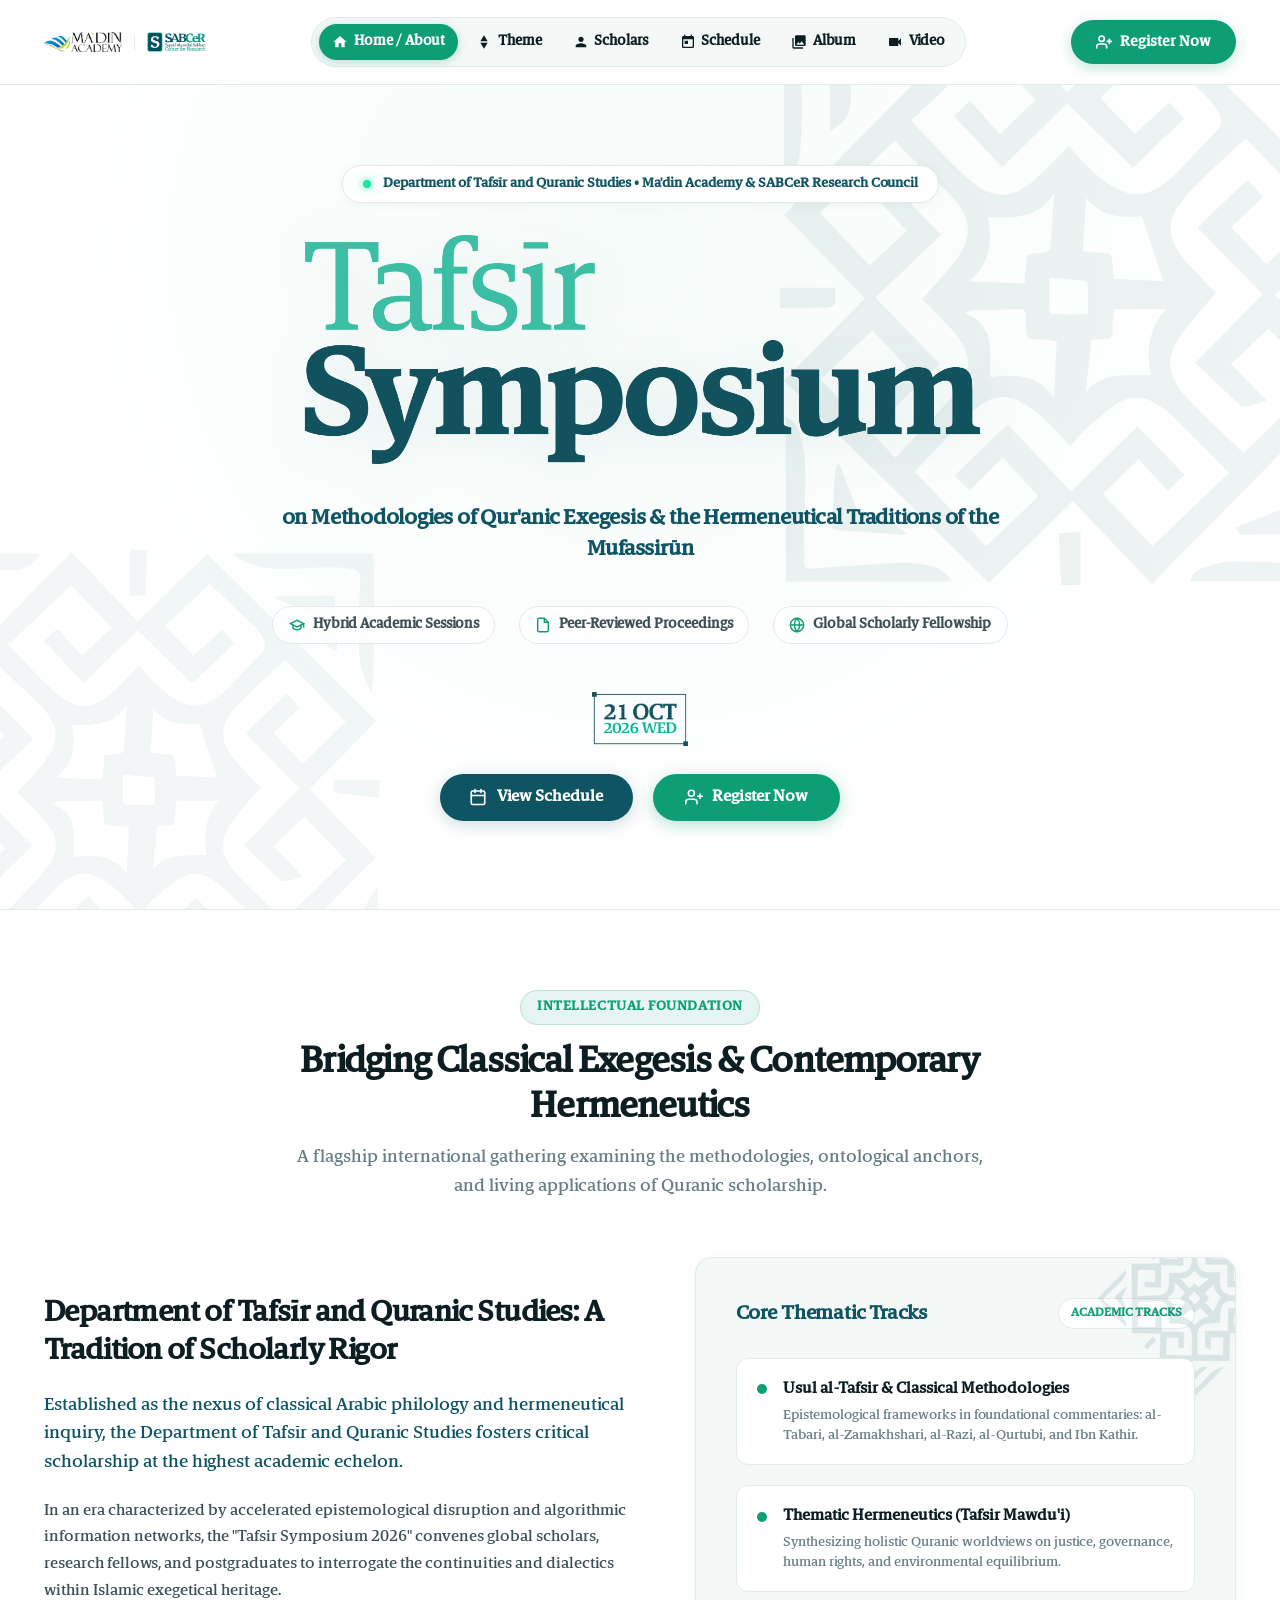
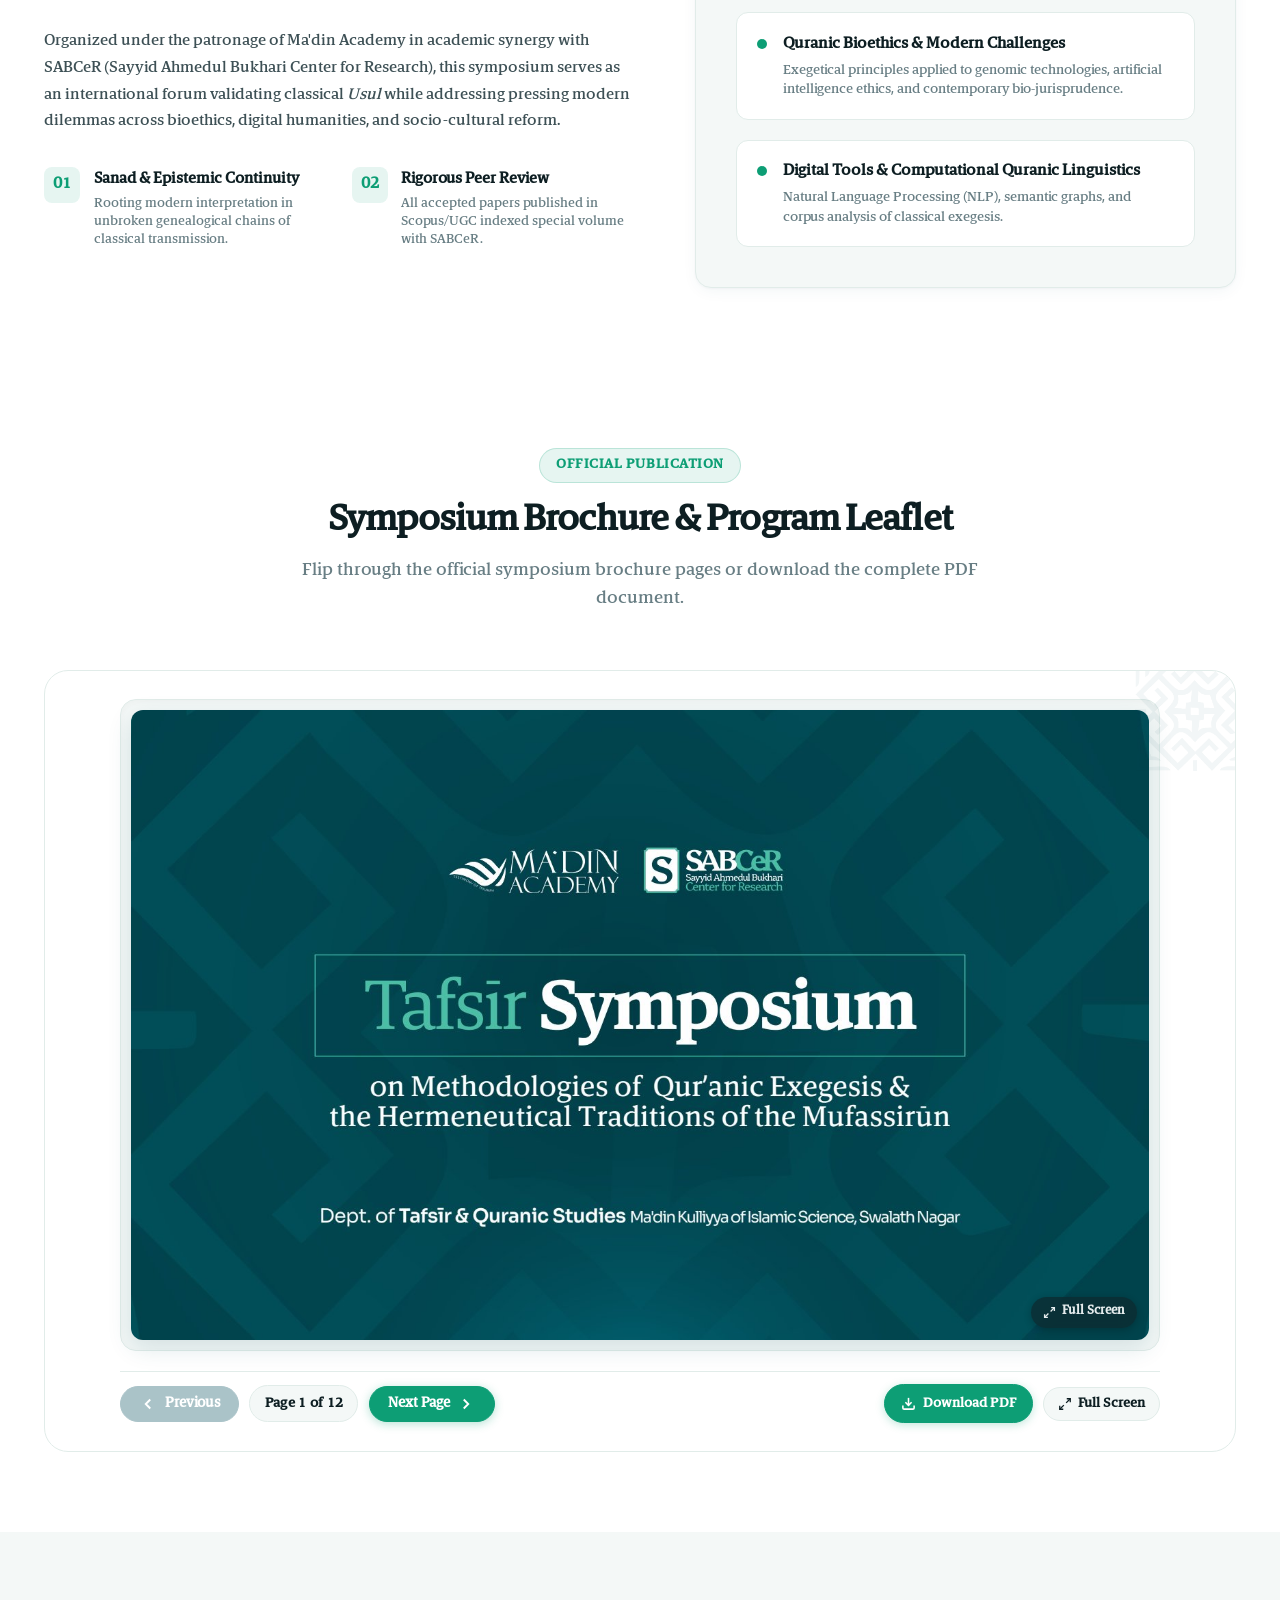
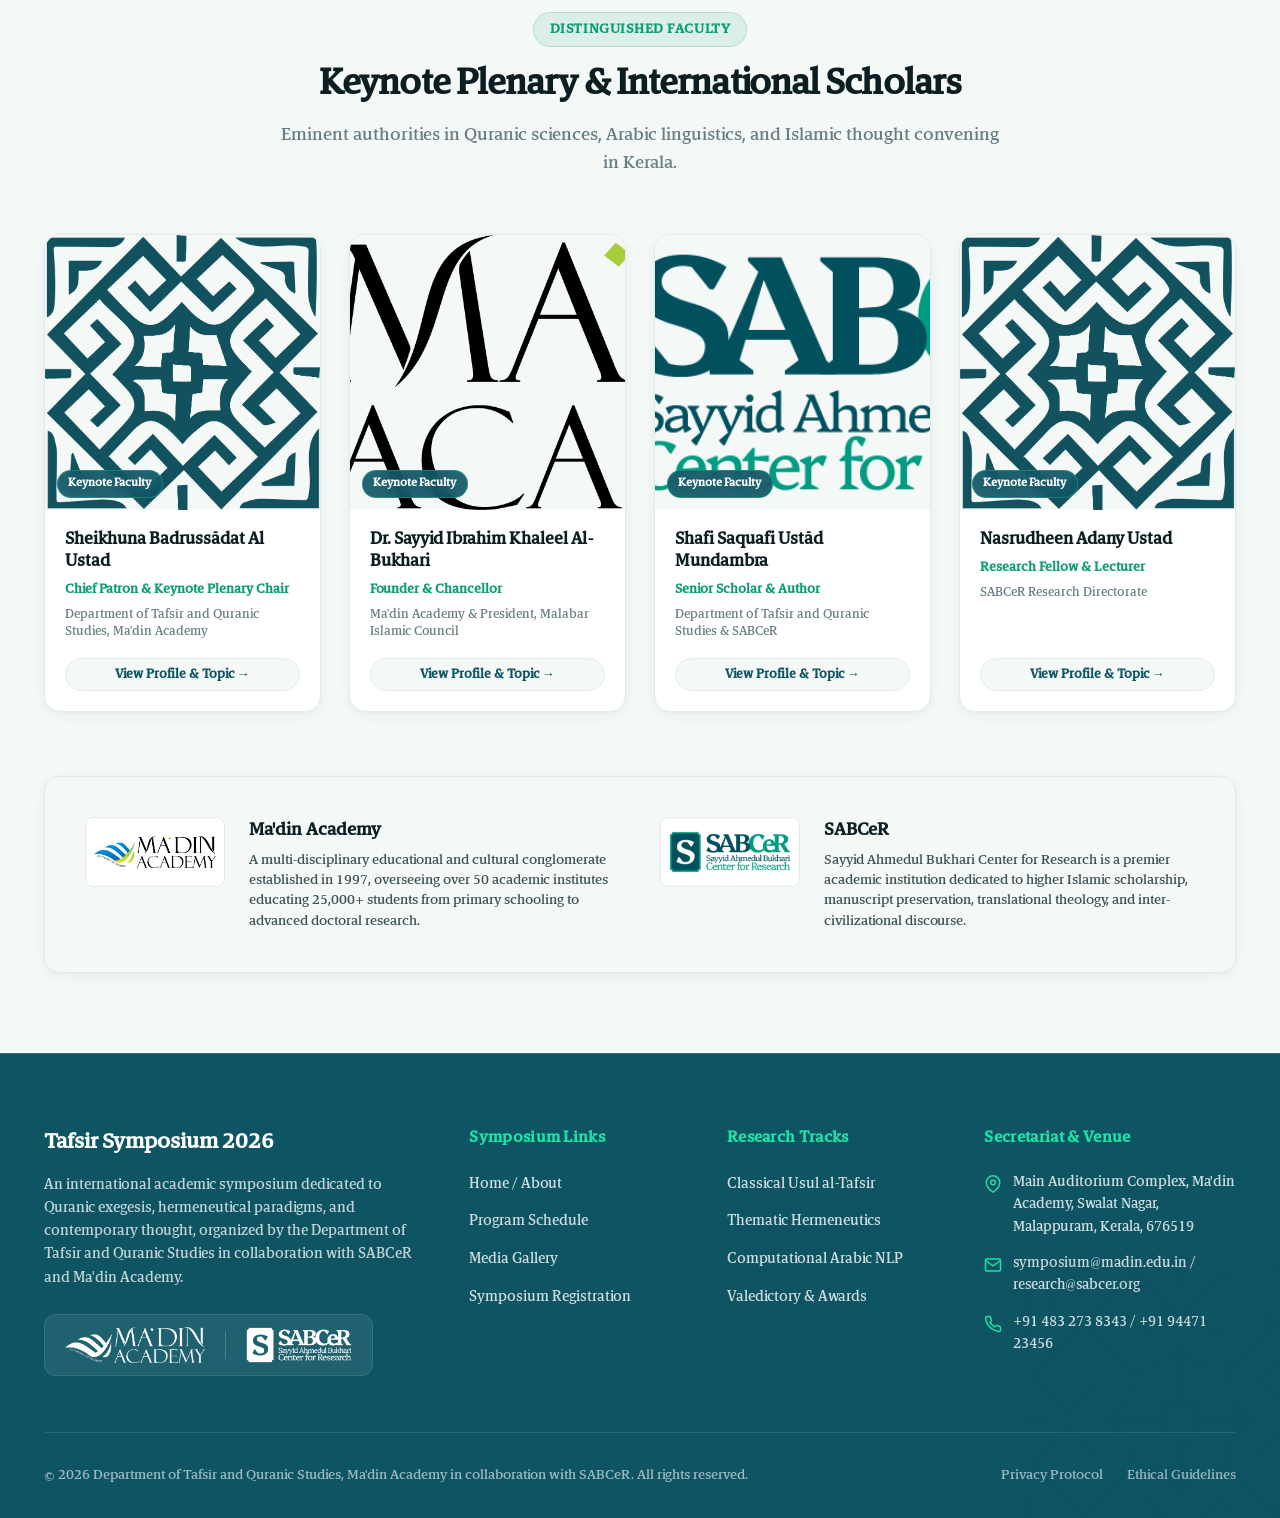
==== index.html @ 490e69e9 "Fix brochure viewer pagination, enlarge mobile viewport, and compact download button" ====
<!DOCTYPE html>
<html lang="en">
<head>
  <meta charset="UTF-8">
  <meta name="viewport" content="width=device-width, initial-scale=1.0">
  <title>Tafsir Symposium 2026 | Department of Tafsīr and Quranic Studies & SABCeR, Ma'din Academy</title>
  <meta name="description" content="on Methodologies of Qur'anic Exegesis & the Hermeneutical Traditions of the Mufassirūn. Organized by the Department of Tafsīr and Quranic Studies in collaboration with SABCeR and Ma'din Academy.">
  
  <!-- Favicon / Visual branding -->
  <link rel="icon" type="image/png" href="element.png">
  
  <!-- Design System CSS -->
  <link rel="stylesheet" href="styles.css">
</head>
<body>

  <!-- ==========================================
       TOP NAVIGATION BAR
       ========================================== -->
  <header class="top-nav" id="main-header">
    <div class="container nav-container">
      
      <!-- Brand & Logos -->
      <a href="#home" class="nav-brand" onclick="navigateTo('home'); return false;" aria-label="Tafsir Symposium 2026 - Ma'din Academy and SABCeR">
        <div class="nav-logos">
          <div class="logo-frame" title="Ma'din Academy">
            <img src="MA'DIN ACADEMY LOGO.png" alt="Ma'din Academy Logo" class="logo-madin">
          </div>
          <div class="logo-divider"></div>
          <div class="logo-frame" title="SABCeR - Sayyid Ahmedul Bukhari Center for Research">
            <img src="SABCeR-06.png" alt="SABCeR Logo" class="logo-sabcer">
          </div>
        </div>
      </a>

      <!-- Center Nav Links -->
      <nav class="nav-menu" aria-label="Main Navigation">
        <a href="#home" class="nav-link active" data-view="home" onclick="navigateTo('home'); return false;">
          <svg viewBox="0 0 24 24"><path d="M10 20v-6h4v6h5v-8h3L12 3 2 12h3v8z"/></svg>
          Home / About
        </a>
        <a href="#themes" class="nav-link" data-section="themes" onclick="navigateToSection('themes'); return false;">
          <svg viewBox="0 0 24 24"><path d="M12 2l-5.5 9h11zM12 22l5.5-9h-11z"/></svg>
          Theme
        </a>
        <a href="#scholars" class="nav-link" data-section="scholars" onclick="navigateToSection('scholars'); return false;">
          <svg viewBox="0 0 24 24"><path d="M12 12c2.21 0 4-1.79 4-4s-1.79-4-4-4-4 1.79-4 4 1.79 4 4 4zm0 2c-2.67 0-8 1.34-8 4v2h16v-2c0-2.66-5.33-4-8-4z"/></svg>
          Scholars
        </a>
        <a href="#schedule" class="nav-link" data-view="schedule" onclick="navigateTo('schedule'); return false;">
          <svg viewBox="0 0 24 24"><path d="M19 3h-1V1h-2v2H8V1H6v2H5c-1.11 0-1.99.9-1.99 2L3 19c0 1.1.89 2 2 2h14c1.1 0 2-.9 2-2V5c0-1.1-.9-2-2-2zm0 16H5V8h14v11zM7 10h5v5H7z"/></svg>
          Schedule
        </a>
        <a href="#album" class="nav-link" data-view="album" onclick="navigateTo('album'); return false;">
          <svg viewBox="0 0 24 24"><path d="M22 16V4c0-1.1-.9-2-2-2H8c-1.1 0-2 .9-2 2v12c0 1.1.9 2 2 2h12c1.1 0 2-.9 2-2zm-11-4l2.03 2.71L16 11l4 5H8l3-4zM2 6v14c0 1.1.9 2 2 2h14v-2H4V6H2z"/></svg>
          Album
        </a>
        <a href="#video" class="nav-link" data-view="video" onclick="navigateTo('video'); return false;">
          <svg viewBox="0 0 24 24"><path d="M17 10.5V7c0-.55-.45-1-1-1H4c-.55 0-1 .45-1 1v10c0 .55.45 1 1 1h12c.55 0 1-.45 1-1v-3.5l4 4v-11l-4 4z"/></svg>
          Video
        </a>
      </nav>

      <!-- Right Action CTA -->
      <div class="nav-actions">
        <button class="btn-cta" onclick="openRegistrationModal()">
          <svg width="16" height="16" viewBox="0 0 24 24" fill="none" stroke="currentColor" stroke-width="2.5" stroke-linecap="round" stroke-linejoin="round">
            <path d="M16 21v-2a4 4 0 0 0-4-4H5a4 4 0 0 0-4 4v2"></path>
            <circle cx="8.5" cy="7" r="4"></circle>
            <line x1="20" y1="8" x2="20" y2="14"></line>
            <line x1="23" y1="11" x2="17" y2="11"></line>
          </svg>
          Register Now
        </button>

        <!-- Mobile Menu Toggle Button -->
        <button class="mobile-menu-btn" onclick="toggleMobileDrawer()" aria-label="Toggle Navigation Menu">
          <svg width="24" height="24" viewBox="0 0 24 24" fill="none" stroke="currentColor" stroke-width="2.2" stroke-linecap="round" stroke-linejoin="round">
            <line x1="3" y1="12" x2="21" y2="12"></line>
            <line x1="3" y1="6" x2="21" y2="6"></line>
            <line x1="3" y1="18" x2="21" y2="18"></line>
          </svg>
        </button>
      </div>

    </div>

    <!-- Mobile Drawer Backdrop Overlay -->
    <div class="mobile-drawer-backdrop" id="mobile-drawer-backdrop" onclick="closeMobileDrawer()"></div>

    <!-- Mobile Drawer Navigation (Half-width) -->
    <div class="mobile-drawer" id="mobile-drawer">
      <div class="mobile-drawer-header">
        <span class="mobile-drawer-title">Navigation</span>
        <button class="mobile-drawer-close" onclick="closeMobileDrawer()" aria-label="Close navigation">&times;</button>
      </div>
      <div class="mobile-menu-links">
        <a href="#home" class="mobile-link active" data-view="home" onclick="navigateTo('home'); return false;">
          Home / About
        </a>
        <a href="#themes" class="mobile-link" data-section="themes" onclick="navigateToSection('themes'); return false;">
          Theme
        </a>
        <a href="#scholars" class="mobile-link" data-section="scholars" onclick="navigateToSection('scholars'); return false;">
          Scholars
        </a>
        <a href="#schedule" class="mobile-link" data-view="schedule" onclick="navigateTo('schedule'); return false;">
          Schedule
        </a>
        <a href="#album" class="mobile-link" data-view="album" onclick="navigateTo('album'); return false;">
          Album
        </a>
        <a href="#video" class="mobile-link" data-view="video" onclick="navigateTo('video'); return false;">
          Video
        </a>
      </div>
      <button class="btn-cta" style="width: 100%; justify-content: center;" onclick="openRegistrationModal()">
        Register Now
      </button>
    </div>
  </header>

  <main>
    <!-- ==========================================
         PAGE 1: PUBLIC PAGE (Home, Theme & About)
         ========================================== -->
    <section id="view-home" class="page-view active-view">
      
      <!-- HERO SECTION -->
      <div class="hero-section">
        <!-- Floating background motifs using element.png -->
        <img src="element.png" alt="" class="hero-watermark" aria-hidden="true">
        <img src="element.png" alt="" class="hero-watermark-secondary" aria-hidden="true">

        <div class="container hero-content">
          <!-- Institutional pill -->
          <div class="hero-institution-pill">
            <span class="pill-dot"></span>
            Department of Tafsīr and Quranic Studies • Ma'din Academy &amp; SABCeR Research Council
          </div>

          <!-- Main Title Graphic -->
          <div class="hero-title-container">
            <img src="title symposium.png" alt="Tafsir Symposium 2026" class="hero-title-image">
          </div>

          <!-- Subtitle -->
          <h1 class="hero-subtitle">
            on Methodologies of Qur'anic Exegesis &amp; the Hermeneutical Traditions of the Mufassirūn
          </h1>

          <!-- Meta Chips -->
          <div class="hero-meta-strip">
            <span class="meta-chip">
              <svg width="16" height="16" viewBox="0 0 24 24" fill="none" stroke="currentColor" stroke-width="2.2"><path d="M22 10v6M2 10l10-5 10 5-10 5z"></path><path d="M6 12v5c3 3 9 3 12 0v-5"></path></svg>
              Hybrid Academic Sessions
            </span>
            <span class="meta-chip">
              <svg width="16" height="16" viewBox="0 0 24 24" fill="none" stroke="currentColor" stroke-width="2.2"><path d="M14 2H6a2 2 0 0 0-2 2v16a2 2 0 0 0 2 2h12a2 2 0 0 0 2-2V8z"></path><polyline points="14 2 14 8 20 8"></polyline></svg>
              Peer-Reviewed Proceedings
            </span>
            <span class="meta-chip">
              <svg width="16" height="16" viewBox="0 0 24 24" fill="none" stroke="currentColor" stroke-width="2.2"><circle cx="12" cy="12" r="10"></circle><line x1="2" y1="12" x2="22" y2="12"></line><path d="M12 2a15.3 15.3 0 0 1 4 10 15.3 15.3 0 0 1-4 10 15.3 15.3 0 0 1-4-10 15.3 15.3 0 0 1 4-10z"></path></svg>
              Global Scholarly Fellowship
            </span>
          </div>

          <!-- Event Date Emblem -->
          <div class="hero-date-wrap">
            <img src="date.png" alt="21 October 2026 Wednesday" class="hero-date-img">
          </div>

          <!-- Hero CTA Buttons -->
          <div class="hero-cta-group">
            <button class="btn-petrol" onclick="navigateTo('schedule')">
              <svg width="18" height="18" viewBox="0 0 24 24" fill="none" stroke="currentColor" stroke-width="2.2" stroke-linecap="round" stroke-linejoin="round">
                <rect x="3" y="4" width="18" height="18" rx="2" ry="2"></rect>
                <line x1="16" y1="2" x2="16" y2="6"></line>
                <line x1="8" y1="2" x2="8" y2="6"></line>
                <line x1="3" y1="10" x2="21" y2="10"></line>
              </svg>
              View Schedule
            </button>
            <button class="btn-emerald" onclick="openRegistrationModal()">
              <svg width="18" height="18" viewBox="0 0 24 24" fill="none" stroke="currentColor" stroke-width="2.2" stroke-linecap="round" stroke-linejoin="round">
                <path d="M16 21v-2a4 4 0 0 0-4-4H5a4 4 0 0 0-4 4v2"></path>
                <circle cx="8.5" cy="7" r="4"></circle>
                <line x1="20" y1="8" x2="20" y2="14"></line>
                <line x1="23" y1="11" x2="17" y2="11"></line>
              </svg>
              Register Now
            </button>
          </div>

        </div>
      </div>

      <!-- ABOUT THE SYMPOSIUM SECTION -->
      <section class="section" id="section-themes">
        <a id="themes" style="position: relative; top: -100px; display: block; visibility: hidden;"></a>
        <div class="container">
          <div class="section-header">
            <span class="section-badge">Intellectual Foundation</span>
            <h2>Bridging Classical Exegesis &amp; Contemporary Hermeneutics</h2>
            <p>A flagship international gathering examining the methodologies, ontological anchors, and living applications of Quranic scholarship.</p>
          </div>

          <div class="about-grid">
            <!-- Left Column: Department Mission & Context -->
            <div class="about-text-col">
              <h3>Department of Tafsīr and Quranic Studies: A Tradition of Scholarly Rigor</h3>
              <p class="about-lead">
                Established as the nexus of classical Arabic philology and hermeneutical inquiry, the Department of Tafsīr and Quranic Studies fosters critical scholarship at the highest academic echelon.
              </p>
              <p class="about-p">
                In an era characterized by accelerated epistemological disruption and algorithmic information networks, the "Tafsir Symposium 2026" convenes global scholars, research fellows, and postgraduates to interrogate the continuities and dialectics within Islamic exegetical heritage.
              </p>
              <p class="about-p">
                Organized under the patronage of Ma'din Academy in academic synergy with SABCeR (Sayyid Ahmedul Bukhari Center for Research), this symposium serves as an international forum validating classical <em>Usul</em> while addressing pressing modern dilemmas across bioethics, digital humanities, and socio-cultural reform.
              </p>

              <div class="about-pillars">
                <div class="pillar-item">
                  <div class="pillar-icon">01</div>
                  <div class="pillar-content">
                    <h4>Sanad &amp; Epistemic Continuity</h4>
                    <p>Rooting modern interpretation in unbroken genealogical chains of classical transmission.</p>
                  </div>
                </div>
                <div class="pillar-item">
                  <div class="pillar-icon">02</div>
                  <div class="pillar-content">
                    <h4>Rigorous Peer Review</h4>
                    <p>All accepted papers published in Scopus/UGC indexed special volume with SABCeR.</p>
                  </div>
                </div>
              </div>
            </div>

            <!-- Right Column: Architectural Card with element.png motif -->
            <div class="about-card-architectural">
              <img src="element.png" alt="" class="card-corner-motif" aria-hidden="true">
              
              <div class="about-card-title">
                <h4>Core Thematic Tracks</h4>
                <span class="theme-tag">Academic Tracks</span>
              </div>

              <div class="focus-areas-list">
                <!-- Focus Area 1 -->
                <div class="focus-area-item">
                  <div class="focus-pip"></div>
                  <div class="focus-text">
                    <h5>Usul al-Tafsir &amp; Classical Methodologies</h5>
                    <p>Epistemological frameworks in foundational commentaries: al-Tabari, al-Zamakhshari, al-Razi, al-Qurtubi, and Ibn Kathir.</p>
                  </div>
                </div>

                <!-- Focus Area 2 -->
                <div class="focus-area-item">
                  <div class="focus-pip"></div>
                  <div class="focus-text">
                    <h5>Thematic Hermeneutics (Tafsir Mawdu'i)</h5>
                    <p>Synthesizing holistic Quranic worldviews on justice, governance, human rights, and environmental equilibrium.</p>
                  </div>
                </div>

                <!-- Focus Area 3 -->
                <div class="focus-area-item">
                  <div class="focus-pip"></div>
                  <div class="focus-text">
                    <h5>Quranic Bioethics &amp; Modern Challenges</h5>
                    <p>Exegetical principles applied to genomic technologies, artificial intelligence ethics, and contemporary bio-jurisprudence.</p>
                  </div>
                </div>

                <!-- Focus Area 4 -->
                <div class="focus-area-item">
                  <div class="focus-pip"></div>
                  <div class="focus-text">
                    <h5>Digital Tools &amp; Computational Quranic Linguistics</h5>
                    <p>Natural Language Processing (NLP), semantic graphs, and corpus analysis of classical exegesis.</p>
                  </div>
                </div>
              </div>
            </div>
          </div>
        </div>
      </section>

      <!-- OFFICIAL SYMPOSIUM BROCHURE VIEWER -->
      <section class="section" id="section-brochure">
        <a id="brochure" style="position: relative; top: -100px; display: block; visibility: hidden;"></a>
        <div class="container">
          <div class="section-header">
            <span class="section-badge">Official Publication</span>
            <h2>Symposium Brochure &amp; Program Leaflet</h2>
            <p>Flip through the official symposium brochure pages or download the complete PDF document.</p>
          </div>

          <div class="brochure-viewer-card">
            <img src="element.png" alt="" class="brochure-corner-motif" aria-hidden="true">

            <!-- Interactive Brochure Page Viewport -->
            <div class="brochure-viewport">
              <div class="brochure-image-wrap" onclick="openBrochureFullScreen()" title="Click to view full screen">
                <img id="brochure-page-img" src="assets/images/brochure/page_1.jpg" alt="Symposium Brochure Page 1">
                <div class="brochure-zoom-hint">
                  <svg width="13" height="13" viewBox="0 0 24 24" fill="none" stroke="currentColor" stroke-width="2.5"><polyline points="15 3 21 3 21 9"></polyline><polyline points="9 21 3 21 3 15"></polyline><line x1="21" y1="3" x2="14" y2="10"></line><line x1="3" y1="21" x2="10" y2="14"></line></svg>
                  <span>Full Screen</span>
                </div>
              </div>
            </div>

            <!-- Brochure Control Toolbar -->
            <div class="brochure-controls-bar">
              <div class="brochure-page-nav">
                <button class="btn-brochure-nav btn-prev" id="btn-brochure-prev" onclick="prevBrochurePage()" aria-label="Previous Page" disabled>
                  <svg width="18" height="18" viewBox="0 0 24 24" fill="none" stroke="currentColor" stroke-width="2.5"><polyline points="15 18 9 12 15 6"></polyline></svg>
                  <span>Previous</span>
                </button>
                <span class="brochure-page-indicator" id="brochure-page-indicator">Page 1 of 12</span>
                <button class="btn-brochure-nav btn-next" id="btn-brochure-next" onclick="nextBrochurePage()" aria-label="Next Page">
                  <span>Next Page</span>
                  <svg width="18" height="18" viewBox="0 0 24 24" fill="none" stroke="currentColor" stroke-width="2.5"><polyline points="9 18 15 12 9 6"></polyline></svg>
                </button>
              </div>

              <div class="brochure-action-btns">
                <a href="Brochure_TS.pdf" download="Brochure_TS.pdf" class="btn-brochure-download" title="Download Official Brochure (PDF)">
                  <svg width="15" height="15" viewBox="0 0 24 24" fill="none" stroke="currentColor" stroke-width="2.5"><path d="M21 15v4a2 2 0 0 1-2 2H5a2 2 0 0 1-2-2v-4"></path><polyline points="7 10 12 15 17 10"></polyline><line x1="12" y1="15" x2="12" y2="3"></line></svg>
                  <span>Download PDF</span>
                </a>
                <button type="button" class="btn-brochure-fullscreen" onclick="openBrochureFullScreen()" title="View in Full Screen">
                  <svg width="14" height="14" viewBox="0 0 24 24" fill="none" stroke="currentColor" stroke-width="2.2"><polyline points="15 3 21 3 21 9"></polyline><polyline points="9 21 3 21 3 15"></polyline><line x1="21" y1="3" x2="14" y2="10"></line><line x1="3" y1="21" x2="10" y2="14"></line></svg>
                  <span>Full Screen</span>
                </button>
              </div>
            </div>

          </div>
        </div>
      </section>

      <!-- KEYNOTE SPEAKERS HIGHLIGHT -->
      <section class="section section-muted" id="section-scholars">
        <a id="scholars" style="position: relative; top: -100px; display: block; visibility: hidden;"></a>
        <div class="container">
          <div class="section-header">
            <span class="section-badge">Distinguished Faculty</span>
            <h2>Keynote Plenary &amp; International Scholars</h2>
            <p>Eminent authorities in Quranic sciences, Arabic linguistics, and Islamic thought convening in Kerala.</p>
          </div>

          <!-- Dynamic 4-Column Grid -->
          <div class="speakers-grid" id="speakers-container">
            <!-- Populated dynamically by app.js -->
          </div>

          <!-- Partnership Acknowledgement Banner -->
          <div class="partnership-banner">
            <div class="partner-box">
              <div class="partner-logo-box">
                <img src="MA'DIN ACADEMY LOGO.png" alt="Ma'din Academy">
              </div>
              <div class="partner-text">
                <h4>Ma'din Academy</h4>
                <p>A multi-disciplinary educational and cultural conglomerate established in 1997, overseeing over 50 academic institutes educating 25,000+ students from primary schooling to advanced doctoral research.</p>
              </div>
            </div>

            <div class="partner-box">
              <div class="partner-logo-box">
                <img src="SABCeR-06.png" alt="SABCeR" class="logo-sabcer-card">
              </div>
              <div class="partner-text">
                <h4>SABCeR</h4>
                <p>Sayyid Ahmedul Bukhari Center for Research is a premier academic institution dedicated to higher Islamic scholarship, manuscript preservation, translational theology, and inter-civilizational discourse.</p>
              </div>
            </div>
          </div>

        </div>
      </section>

    </section>

    <!-- ==========================================
         PAGE 2: SCHEDULE (Interactive Timeline)
         ========================================== -->
    <section id="view-schedule" class="page-view">
      <div class="section">
        <div class="container">
          <div class="section-header">
            <span class="section-badge">Chronological Order</span>
            <h2>Symposium Schedule &amp; Scientific Sessions</h2>
            <p>Interactive program schedule for Wednesday, October 21, 2026. Explore sessions by track, download calendar invites, and view session details.</p>
          </div>

          <!-- Day & Track Switcher -->
          <div class="schedule-controls">
            <div class="track-chips-wrap">
              <button class="track-chip active" data-track="All Tracks" onclick="filterSchedule('All Tracks')">
                All Tracks
              </button>
              <button class="track-chip" data-track="Classical Usul" onclick="filterSchedule('Classical Usul')">
                Classical Usul
              </button>
              <button class="track-chip" data-track="Contemporary Hermeneutics" onclick="filterSchedule('Contemporary Hermeneutics')">
                Contemporary Hermeneutics
              </button>
              <button class="track-chip" data-track="Valedictory" onclick="filterSchedule('Valedictory')">
                Valedictory
              </button>
            </div>

            <div class="schedule-download-actions">
              <button class="btn-schedule-action" onclick="showToast('Schedule PDF', 'Full symposium schedule brochure download started.')">
                <svg width="16" height="16" viewBox="0 0 24 24" fill="none" stroke="currentColor" stroke-width="2.2"><path d="M21 15v4a2 2 0 0 1-2 2H5a2 2 0 0 1-2-2v-4"></path><polyline points="7 10 12 15 17 10"></polyline><line x1="12" y1="15" x2="12" y2="3"></line></svg>
                Download Program PDF
              </button>
            </div>
          </div>

          <!-- Vertical Timeline Container -->
          <div class="timeline-wrapper">
            <div class="timeline-line"></div>
            <div id="timeline-items-container">
              <!-- Populated dynamically by app.js -->
            </div>
          </div>

        </div>
      </div>
    </section>

    <!-- ==========================================
         PAGE 3: ALBUM (Interactive Media Gallery)
         ========================================== -->
    <section id="view-album" class="page-view">
      <div class="section">
        <div class="container">
          <div class="section-header">
            <span class="section-badge">Visual Archives</span>
            <h2>Symposium Media Gallery &amp; Exhibits</h2>
            <p>Photographic documentation of scholarly sessions, research deliberations, keynote lectures, and rare manuscript exhibitions.</p>
          </div>

          <!-- Gallery Filter Header -->
          <div class="album-header-bar">
            <div class="album-filter-pills">
              <button class="album-pill active" data-category="All" onclick="filterGallery('All')">All</button>
              <button class="album-pill" data-category="Inauguration" onclick="filterGallery('Inauguration')">Inauguration</button>
              <button class="album-pill" data-category="Paper Presentations" onclick="filterGallery('Paper Presentations')">Paper Presentations</button>
              <button class="album-pill" data-category="Scholarly Panels" onclick="filterGallery('Scholarly Panels')">Scholarly Panels</button>
              <button class="album-pill" data-category="Posters & Exhibits" onclick="filterGallery('Posters & Exhibits')">Posters &amp; Exhibits</button>
            </div>

            <div class="album-stats-badge" id="album-count-badge">
              Showing 4 Photos
            </div>
          </div>

          <!-- Album Grid -->
          <div class="album-grid" id="album-grid-container">
            <!-- Populated dynamically by app.js -->
          </div>

        </div>
      </div>
    </section>

    <!-- ==========================================
         PAGE 4: VIDEO (Multimedia Presentation)
         ========================================== -->
    <section id="view-video" class="page-view">
      <a id="video" style="display: none;"></a>
      <div class="section">
        <div class="container">
          <div class="section-header">
            <span class="section-badge">Multimedia Presentation</span>
            <h2>Symposium Highlights &amp; Video Teaser</h2>
            <p>Explore the visual overview and academic vision for Tafsir Symposium 2026, Department of Tafsīr and Quranic Studies.</p>
          </div>

          <div class="video-showcase-card">
            <img src="element.png" alt="" class="video-corner-motif" aria-hidden="true">
            <div class="vertical-video-wrapper">
              <video id="symposium-teaser-video" controls preload="metadata" poster="SABCeR-06.png">
                <source src="Tafsir_Symposium_Outro_9x16.mp4" type="video/mp4">
                Your browser does not support HTML5 video.
              </video>
            </div>
            <div class="video-info-panel">
              <span class="theme-tag">Official Teaser</span>
              <h3>Tafsir Symposium 2026 • Outro &amp; Call for Papers</h3>
              <p>
                An international platform linking classical Quranic exegesis with contemporary epistemological inquiries. Organized by Ma'din Academy and SABCeR Research Council.
              </p>
              <div class="video-action-btns">
                <button class="btn-emerald" onclick="document.getElementById('symposium-teaser-video').play(); showToast('Playing Video', 'Starting symposium promo video...');">
                  <svg width="18" height="18" viewBox="0 0 24 24" fill="currentColor"><path d="M8 5v14l11-7z"/></svg>
                  Play Presentation
                </button>
                <button class="btn-petrol" onclick="openRegistrationModal()">
                  Register for Symposium
                </button>
              </div>
            </div>
          </div>

        </div>
      </div>
    </section>
  </main>

  <!-- ==========================================
       SITE FOOTER
       ========================================== -->
  <footer class="site-footer">
    <img src="element.png" alt="" class="footer-motif" aria-hidden="true">

    <div class="container">
      <div class="footer-grid">
        <!-- Col 1: About & Logos -->
        <div class="footer-brand">
          <h4>Tafsir Symposium 2026</h4>
          <p>
            An international academic symposium dedicated to Quranic exegesis, hermeneutical paradigms, and contemporary thought, organized by the Department of Tafsīr and Quranic Studies in collaboration with SABCeR and Ma'din Academy.
          </p>
          <div class="footer-partner-logos">
            <img src="MA'DIN ACADEMY LOGO.png" alt="Ma'din Academy" class="footer-logo-img">
            <div style="width: 1px; height: 28px; background: rgba(255,255,255,0.2);"></div>
            <img src="SABCeR-06.png" alt="SABCeR" class="footer-logo-img">
          </div>
        </div>

        <!-- Col 2: Navigation -->
        <div class="footer-col">
          <h5>Symposium Links</h5>
          <ul class="footer-links">
            <li><a href="#home" onclick="navigateTo('home'); return false;">Home / About</a></li>
            <li><a href="#schedule" onclick="navigateTo('schedule'); return false;">Program Schedule</a></li>
            <li><a href="#album" onclick="navigateTo('album'); return false;">Media Gallery</a></li>
            <li><a href="javascript:void(0)" onclick="openRegistrationModal()">Symposium Registration</a></li>
          </ul>
        </div>

        <!-- Col 3: Academic Focus -->
        <div class="footer-col">
          <h5>Research Tracks</h5>
          <ul class="footer-links">
            <li><a href="javascript:void(0)" onclick="navigateTo('schedule'); filterSchedule('Classical Usul');">Classical Usul al-Tafsir</a></li>
            <li><a href="javascript:void(0)" onclick="navigateTo('schedule'); filterSchedule('Contemporary Hermeneutics');">Thematic Hermeneutics</a></li>
            <li><a href="javascript:void(0)" onclick="navigateTo('schedule'); filterSchedule('Contemporary Hermeneutics');">Computational Arabic NLP</a></li>
            <li><a href="javascript:void(0)" onclick="navigateTo('schedule'); filterSchedule('Valedictory');">Valedictory &amp; Awards</a></li>
          </ul>
        </div>

        <!-- Col 4: Contact & Venue -->
        <div class="footer-col">
          <h5>Secretariat &amp; Venue</h5>
          <div class="footer-contact-info">
            <div class="footer-contact-item">
              <svg width="18" height="18" viewBox="0 0 24 24" fill="none" stroke="currentColor" stroke-width="2"><path d="M21 10c0 7-9 13-9 13s-9-6-9-13a9 9 0 0 1 18 0z"></path><circle cx="12" cy="10" r="3"></circle></svg>
              <span>Main Auditorium Complex, Ma'din Academy, Swalat Nagar, Malappuram, Kerala, 676519</span>
            </div>
            <div class="footer-contact-item">
              <svg width="18" height="18" viewBox="0 0 24 24" fill="none" stroke="currentColor" stroke-width="2"><path d="M4 4h16c1.1 0 2 .9 2 2v12c0 1.1-.9 2-2 2H4c-1.1 0-2-.9-2-2V6c0-1.1.9-2 2-2z"></path><polyline points="22,6 12,13 2,6"></polyline></svg>
              <span>symposium@madin.edu.in / research@sabcer.org</span>
            </div>
            <div class="footer-contact-item">
              <svg width="18" height="18" viewBox="0 0 24 24" fill="none" stroke="currentColor" stroke-width="2"><path d="M22 16.92v3a2 2 0 0 1-2.18 2 19.79 19.79 0 0 1-8.63-3.07 19.5 19.5 0 0 1-6-6 19.79 19.79 0 0 1-3.07-8.67A2 2 0 0 1 4.11 2h3a2 2 0 0 1 2 1.72 12.84 12.84 0 0 0 .7 2.81 2 2 0 0 1-.45 2.11L8.09 9.91a16 16 0 0 0 6 6l1.27-1.27a2 2 0 0 1 2.11-.45 12.84 12.84 0 0 0 2.81.7A2 2 0 0 1 22 16.92z"></path></svg>
              <span>+91 483 273 8343 / +91 94471 23456</span>
            </div>
          </div>
        </div>

      </div>

      <div class="footer-bottom">
        <div>
          &copy; 2026 Department of Tafsīr and Quranic Studies, Ma'din Academy in collaboration with SABCeR. All rights reserved.
        </div>
        <div style="display: flex; gap: 1.5rem;">
          <a href="javascript:void(0)" onclick="showToast('Privacy Policy', 'Data is securely processed under institutional academic guidelines.')">Privacy Protocol</a>
          <a href="javascript:void(0)" onclick="showToast('Ethics Statement', 'Symposium adheres to COPE international publishing ethics.')">Ethical Guidelines</a>
        </div>
      </div>
    </div>
  </footer>

  <!-- ==========================================
       MODAL 1: REGISTRATION MODAL
       ========================================== -->
  <div class="modal-backdrop" id="registration-modal">
    <div class="modal-dialog">
      <div class="modal-header">
        <h3 id="reg-modal-title">Symposium Registration</h3>
        <button class="modal-close-btn" onclick="closeModal('registration-modal')" aria-label="Close dialog">&times;</button>
      </div>

      <div class="modal-body">
        <form id="symposium-reg-form" onsubmit="handleRegistrationSubmit(event)">
          <div class="form-grid-2">
            <div class="form-group">
              <label class="form-label">Full Name &amp; Title</label>
              <input type="text" name="fullName" class="form-control" placeholder="e.g. Dr. Muhammad Al-Ghazali" required>
            </div>
            <div class="form-group">
              <label class="form-label">WhatsApp / Contact Phone</label>
              <input type="tel" name="phone" class="form-control" placeholder="+91 98765 43210" required>
            </div>
          </div>

          <div class="form-grid-2">
            <div class="form-group">
              <label class="form-label">SHUHBA</label>
              <input type="text" name="shuhba" class="form-control" placeholder="e.g. Shuhba Name / Zone" required>
            </div>
            <div class="form-group">
              <label class="form-label">SHUHBA NUMBER</label>
              <input type="text" name="shuhbaNumber" class="form-control" placeholder="e.g. SH-102" required>
            </div>
          </div>

          <div class="form-group">
            <label class="form-label">Select Session</label>
            <select name="sessionId" id="reg-session-select" class="form-control" required>
              <!-- Populated dynamically by app.js -->
            </select>
          </div>

          <div class="form-group">
            <label class="form-label">Why Did You Join?</label>
            <textarea name="reasonToJoin" class="form-control" placeholder="Briefly share your motivation or goals for attending this symposium..." style="min-height: 80px;" required></textarea>
          </div>

          <div class="modal-footer" style="padding: 1.25rem 0 0; margin-top: 1.5rem; background: transparent;">
            <button type="button" class="btn-pill-subtle" onclick="closeModal('registration-modal')">Cancel</button>
            <button type="submit" class="btn-emerald">
              Complete Registration
            </button>
          </div>
        </form>
      </div>
    </div>
  </div>

  <!-- ==========================================
       MODAL 2: LIGHTBOX MODAL
       ========================================== -->
  <div class="modal-backdrop lightbox-modal" id="lightbox-modal">
    <div class="modal-dialog">
      <div class="lightbox-content-box">
        <div class="lightbox-img-frame">
          <img id="lightbox-img" src="" alt="Symposium Gallery Detail">
          <button class="lightbox-nav-btn lightbox-prev" onclick="navigateLightbox(-1)" aria-label="Previous Image">
            &#10094;
          </button>
          <button class="lightbox-nav-btn lightbox-next" onclick="navigateLightbox(1)" aria-label="Next Image">
            &#10095;
          </button>
        </div>
        <div class="lightbox-caption-panel">
          <div style="display: flex; align-items: center; justify-content: space-between; margin-bottom: 0.5rem;">
            <span class="track-tag-badge" id="lightbox-category">Category</span>
            <span style="font-size: 0.8rem; color: var(--neutral-mid);" id="lightbox-counter">1 / 4</span>
          </div>
          <h3 id="lightbox-title" style="font-size: 1.25rem; font-weight: 800; color: var(--neutral-dark); margin-bottom: 0.4rem;"></h3>
          <p id="lightbox-desc" style="font-size: 0.9rem; color: var(--neutral-dark-muted); line-height: 1.5;"></p>
          <div style="display: flex; justify-content: flex-end; margin-top: 1rem;">
            <button class="btn-pill-subtle" onclick="closeModal('lightbox-modal')">Close Lightbox</button>
          </div>
        </div>
      </div>
    </div>
  </div>

  <!-- ==========================================
       MODAL 3: SESSION ABSTRACT MODAL
       ========================================== -->
  <div class="modal-backdrop" id="abstract-modal">
    <div class="modal-dialog">
      <div class="modal-header">
        <h3 id="abstract-modal-title" style="font-size: 1.2rem;">Session Overview</h3>
        <button class="modal-close-btn" onclick="closeModal('abstract-modal')">&times;</button>
      </div>
      <div class="modal-body" id="abstract-modal-body">
        <!-- Injected via JavaScript -->
      </div>
    </div>
  </div>

  <!-- ==========================================
       MODAL 4: SPEAKER BIO MODAL
       ========================================== -->
  <div class="modal-backdrop" id="speaker-modal">
    <div class="modal-dialog">
      <div class="modal-header">
        <h3>Keynote Faculty Dossier</h3>
        <button class="modal-close-btn" onclick="closeModal('speaker-modal')">&times;</button>
      </div>
      <div class="modal-body" id="speaker-modal-body">
        <!-- Injected via JavaScript -->
      </div>
    </div>
  </div>

  <!-- Toast Notification Container -->
  <div class="toast-container" id="toast-container"></div>

  <!-- Application Scripts -->
  <script src="https://cdnjs.cloudflare.com/ajax/libs/pdf.js/3.11.174/pdf.min.js"></script>
  <script src="https://www.gstatic.com/firebasejs/10.12.2/firebase-app-compat.js"></script>
  <script src="https://www.gstatic.com/firebasejs/10.12.2/firebase-database-compat.js"></script>
  <script src="https://www.gstatic.com/firebasejs/10.12.2/firebase-storage-compat.js"></script>
  <script src="https://www.gstatic.com/firebasejs/10.12.2/firebase-analytics-compat.js"></script>
  <script src="firebase-config.js?v=12"></script>
  <script src="data.js?v=12"></script>
  <script src="app.js?v=12"></script>
</body>
</html>
---- styles.css ----
/* ==========================================================================
   TAFSIR SYMPOSIUM 2026 - DESIGN SYSTEM & STYLESHEET
   Theme: "Verdant Precision"
   Department of Tafsīr and Quranic Studies | Ma'din Academy & SABCeR
   ========================================================================== */

/* Nibras Serif Typography */
@font-face {
  font-family: 'Nibras Serif Medium';
  src: url('assets/fonts/NebrasSerif-Medium.ttf') format('truetype');
  font-weight: 500;
  font-style: normal;
  font-display: swap;
}

@font-face {
  font-family: 'Nibras Serif';
  src: url('assets/fonts/NebrasSerif-Medium.ttf') format('truetype');
  font-weight: 500;
  font-style: normal;
  font-display: swap;
}

@font-face {
  font-family: 'Nibras Serif';
  src: url('assets/fonts/NebrasSerif-Regular.ttf') format('truetype');
  font-weight: 400;
  font-style: normal;
  font-display: swap;
}

@font-face {
  font-family: 'Nibras Serif';
  src: url('assets/fonts/NebrasSerif-SemiBold.ttf') format('truetype');
  font-weight: 600;
  font-style: normal;
  font-display: swap;
}

@font-face {
  font-family: 'Nibras Serif';
  src: url('assets/fonts/NebrasSerif-Bold.ttf') format('truetype');
  font-weight: 700;
  font-style: normal;
  font-display: swap;
}

@import url('https://fonts.googleapis.com/css2?family=Noto+Serif+Malayalam:wght@400;500;600;700;800&family=Plus+Jakarta+Sans:ital,wght@0,400;0,500;0,600;0,700;0,800&display=swap');

:root {
  /* Design Tokens */
  --surface-base: #FFFFFF;
  --surface-muted: #F4F8F7;
  --surface-deep-petrol: #0E5463;
  --surface-petrol-dark: #0A3D48;
  --surface-petrol-light: #166B7D;
  
  --primary-emerald: #0D9E75;
  --primary-hover: #0B8260;
  --primary-active: #096D50;
  --primary-soft: rgba(13, 158, 117, 0.12);
  
  --tertiary-mint-glow: #1EE3A6;
  --mint-soft: rgba(30, 227, 166, 0.18);
  
  --neutral-dark: #0D1E22;
  --neutral-dark-muted: #3D5055;
  --neutral-mid: #687E84;
  --neutral-light: #94A8AE;
  
  --subtle-divider: #E1ECE9;
  --border-light: #EBF3F1;

  /* Typography: Nibras Serif Medium as Main Font */
  --font-family: "Nibras Serif Medium", "Nibras Serif", "Nebras Serif", "Plus Jakarta Sans", Georgia, "Times New Roman", serif;
  --font-malayalam: 'Noto Serif Malayalam', "Nibras Serif Medium", "Nibras Serif", "Plus Jakarta Sans", Georgia, serif;
  --font-sans: "Plus Jakarta Sans", -apple-system, BlinkMacSystemFont, "Segoe UI", Roboto, sans-serif;
  
  /* Border Radii */
  --radius-sm: 8px;
  --radius-md: 12px;
  --radius-lg: 16px;
  --radius-xl: 24px;
  --radius-full: 9999px;

  /* Elevation */
  --shadow-card: 0 4px 16px -2px rgba(14, 84, 99, 0.06), 0 1px 3px 0 rgba(14, 84, 99, 0.04);
  --shadow-card-hover: 0 12px 28px -4px rgba(14, 84, 99, 0.12), 0 4px 10px -2px rgba(13, 158, 117, 0.08);
  --shadow-elevated: 0 8px 24px -4px rgba(14, 84, 99, 0.12), 0 2px 6px -1px rgba(13, 158, 117, 0.08);
  --shadow-modal: 0 24px 48px -12px rgba(13, 30, 34, 0.28), 0 0 0 1px rgba(225, 236, 233, 0.8);
  --shadow-glow: 0 0 20px rgba(30, 227, 166, 0.35);

  /* Transitions */
  --transition-fast: 0.18s cubic-bezier(0.16, 1, 0.3, 1);
  --transition-base: 0.28s cubic-bezier(0.16, 1, 0.3, 1);
  --transition-smooth: 0.45s cubic-bezier(0.16, 1, 0.3, 1);
}

/* CSS Reset & Base */
*, *::before, *::after {
  box-sizing: border-box;
  margin: 0;
  padding: 0;
}

html {
  font-size: 16px;
  scroll-behavior: smooth;
  -webkit-font-smoothing: antialiased;
  -moz-osx-font-smoothing: grayscale;
}

body {
  font-family: var(--font-family);
  background-color: var(--surface-base);
  color: var(--neutral-dark);
  line-height: 1.6;
  min-height: 100vh;
  display: flex;
  flex-direction: column;
  overflow-x: hidden;
}

img {
  max-width: 100%;
  height: auto;
  display: block;
}

button, input, select, textarea {
  font-family: inherit;
  font-size: inherit;
  color: inherit;
}

button {
  cursor: pointer;
  border: none;
  background: none;
}

a {
  color: inherit;
  text-decoration: none;
}

/* ==========================================================================
   CONTAINER & LAYOUT UTILITIES
   ========================================================================== */
.container {
  width: 100%;
  max-width: 1240px;
  margin-left: auto;
  margin-right: auto;
  padding-left: 1.5rem;
  padding-right: 1.5rem;
}

.container-narrow {
  max-width: 960px;
}

.section {
  padding: 5rem 0;
  position: relative;
}

.section-muted {
  background-color: var(--surface-muted);
}

.section-petrol {
  background-color: var(--surface-deep-petrol);
  color: #FFFFFF;
}

/* Section Header Typography */
.section-header {
  text-align: center;
  max-width: 720px;
  margin: 0 auto 3.5rem;
}

.section-badge {
  display: inline-flex;
  align-items: center;
  gap: 0.5rem;
  padding: 0.35rem 1rem;
  border-radius: var(--radius-full);
  background: rgba(13, 158, 117, 0.1);
  color: var(--primary-emerald);
  font-size: 0.85rem;
  font-weight: 700;
  letter-spacing: 0.04em;
  text-transform: uppercase;
  margin-bottom: 1rem;
  border: 1px solid rgba(13, 158, 117, 0.2);
}

.section-header h2 {
  font-size: 2.25rem;
  font-weight: 800;
  letter-spacing: -0.025em;
  color: var(--neutral-dark);
  line-height: 1.25;
  margin-bottom: 0.85rem;
}

.section-header p {
  color: var(--neutral-mid);
  font-size: 1.1rem;
}

/* ==========================================================================
   TOP NAVIGATION BAR
   ========================================================================== */
.top-nav {
  position: sticky;
  top: 0;
  z-index: 1000;
  background: rgba(255, 255, 255, 0.94);
  backdrop-filter: blur(14px);
  -webkit-backdrop-filter: blur(14px);
  border-bottom: 1px solid var(--subtle-divider);
  transition: var(--transition-base);
}

.nav-container {
  display: flex;
  align-items: center;
  justify-content: space-between;
  height: 84px;
  gap: 1.5rem;
}

/* Nav Brand & Logos */
.nav-brand {
  display: flex;
  align-items: center;
  gap: 1.25rem;
  text-decoration: none;
}

.nav-logos {
  display: flex;
  align-items: center;
  gap: 0.75rem;
}

.logo-frame {
  display: flex;
  align-items: center;
  justify-content: center;
  height: 28px;
}

.logo-madin {
  height: 20px;
  width: auto;
  max-width: 110px;
  object-fit: contain;
  display: block;
}

.logo-divider {
  width: 1px;
  height: 15px;
  background-color: var(--subtle-divider);
}

.logo-sabcer {
  height: 20px;
  width: auto;
  max-width: 95px;
  object-fit: contain;
  display: block;
}

.nav-brand-title {
  display: flex;
  flex-direction: column;
}

.nav-brand-main {
  font-size: 0.95rem;
  font-weight: 800;
  color: var(--surface-deep-petrol);
  letter-spacing: -0.01em;
  line-height: 1.2;
}

.nav-brand-sub {
  font-size: 0.72rem;
  font-weight: 600;
  color: var(--neutral-mid);
  letter-spacing: 0.02em;
}

/* Nav Links Center */
.nav-menu {
  display: flex;
  align-items: center;
  list-style: none;
  gap: 0.25rem;
  background: var(--surface-muted);
  padding: 0.35rem 0.4rem;
  border-radius: var(--radius-full);
  border: 1px solid var(--subtle-divider);
}

.nav-link {
  display: inline-flex;
  align-items: center;
  gap: 0.35rem;
  padding: 0.45rem 0.85rem;
  font-size: 0.88rem;
  font-weight: 600;
  color: var(--neutral-dark);
  border-radius: var(--radius-full);
  transition: var(--transition-fast);
  white-space: nowrap;
}

.nav-link:hover {
  color: var(--primary-emerald);
  background: rgba(255, 255, 255, 0.7);
}

.nav-link.active {
  background: var(--primary-emerald);
  color: #FFFFFF;
  box-shadow: 0 2px 8px rgba(13, 158, 117, 0.28);
}

.nav-link svg {
  width: 16px;
  height: 16px;
  fill: currentColor;
}

/* Nav Right Action */
.nav-actions {
  display: flex;
  align-items: center;
  gap: 1rem;
}

.btn-cta {
  display: inline-flex;
  align-items: center;
  justify-content: center;
  gap: 0.5rem;
  background-color: var(--primary-emerald);
  color: #FFFFFF;
  font-size: 0.92rem;
  font-weight: 700;
  padding: 0.7rem 1.5rem;
  border-radius: var(--radius-full);
  transition: var(--transition-fast);
  box-shadow: 0 4px 14px rgba(13, 158, 117, 0.25);
  border: 1px solid transparent;
}

.btn-cta:hover {
  background-color: var(--primary-hover);
  transform: translateY(-1px);
  box-shadow: 0 6px 18px rgba(13, 158, 117, 0.35);
}

.btn-cta:active {
  background-color: var(--primary-active);
  transform: translateY(0);
}

/* Mobile Toggle */
.mobile-menu-btn {
  display: none;
  width: 44px;
  height: 44px;
  border-radius: var(--radius-sm);
  align-items: center;
  justify-content: center;
  background: var(--surface-muted);
  border: 1px solid var(--subtle-divider);
  color: var(--neutral-dark);
}

/* Mobile Nav Drawer Backdrop */
.mobile-drawer-backdrop {
  display: none;
  position: fixed;
  inset: 0;
  background: rgba(13, 30, 34, 0.45);
  backdrop-filter: blur(3px);
  -webkit-backdrop-filter: blur(3px);
  z-index: 998;
  opacity: 0;
  pointer-events: none;
  transition: opacity var(--transition-base);
}

.mobile-drawer-backdrop.open {
  opacity: 1;
  pointer-events: auto;
}

/* Mobile Nav Drawer (Half the Page Width) */
.mobile-drawer {
  display: none;
  position: fixed;
  top: 84px;
  right: 0;
  left: auto;
  width: 50%;
  max-width: 380px;
  min-width: 220px;
  background: rgba(255, 255, 255, 0.98);
  backdrop-filter: blur(16px);
  -webkit-backdrop-filter: blur(16px);
  border-left: 1px solid var(--subtle-divider);
  border-bottom: 1px solid var(--subtle-divider);
  border-bottom-left-radius: var(--radius-lg);
  padding: 1.25rem 1.25rem 1.5rem;
  z-index: 999;
  box-shadow: -10px 18px 40px rgba(13, 30, 34, 0.16);
  transform: translateY(-8px);
  opacity: 0;
  pointer-events: none;
  transition: var(--transition-base);
}

.mobile-drawer.open {
  transform: translateY(0);
  opacity: 1;
  pointer-events: auto;
}

.mobile-drawer-header {
  display: flex;
  align-items: center;
  justify-content: space-between;
  padding-bottom: 0.65rem;
  margin-bottom: 0.85rem;
  border-bottom: 1px solid var(--subtle-divider);
}

.mobile-drawer-title {
  font-size: 0.75rem;
  font-weight: 800;
  text-transform: uppercase;
  letter-spacing: 0.08em;
  color: var(--neutral-mid);
}

.mobile-drawer-close {
  display: flex;
  align-items: center;
  justify-content: center;
  width: 26px;
  height: 26px;
  border: none;
  background: transparent;
  color: var(--neutral-mid);
  font-size: 1.35rem;
  line-height: 1;
  cursor: pointer;
  border-radius: var(--radius-sm);
  transition: var(--transition-fast);
  padding: 0;
}

.mobile-drawer-close:hover {
  background: var(--surface-muted);
  color: var(--neutral-dark);
}

.mobile-menu-links {
  display: flex;
  flex-direction: column;
  gap: 0.5rem;
  margin-bottom: 1rem;
}

.mobile-link {
  display: flex;
  align-items: center;
  padding: 0.75rem 1rem;
  border-radius: var(--radius-md);
  font-size: 0.95rem;
  font-weight: 600;
  color: var(--neutral-dark);
  background: var(--surface-muted);
  transition: var(--transition-fast);
}

.mobile-link:hover {
  background: var(--primary-mint-subtle);
  color: var(--primary-emerald);
}

.mobile-link.active {
  background: var(--primary-emerald);
  color: #FFFFFF;
}

/* ==========================================================================
   PAGE 1: PUBLIC HERO SECTION
   ========================================================================== */
.hero-section {
  position: relative;
  overflow: hidden;
  padding: 5rem 0 5.5rem;
  background: radial-gradient(circle at 50% 20%, #F5FBF9 0%, #FFFFFF 70%);
  border-bottom: 1px solid var(--subtle-divider);
}

/* Floating Islamic Geometric Watermark */
.hero-watermark {
  position: absolute;
  top: -80px;
  right: -80px;
  width: 580px;
  height: 580px;
  opacity: 0.07;
  pointer-events: none;
  z-index: 1;
  animation: ambientFloatRotate 90s linear infinite;
}

.hero-watermark-secondary {
  position: absolute;
  bottom: -120px;
  left: -100px;
  width: 480px;
  height: 480px;
  opacity: 0.05;
  pointer-events: none;
  z-index: 1;
  animation: ambientFloatRotate 120s linear infinite reverse;
}

@keyframes ambientFloatRotate {
  0% {
    transform: rotate(0deg) translate(0, 0);
  }
  50% {
    transform: rotate(180deg) translate(15px, -15px);
  }
  100% {
    transform: rotate(360deg) translate(0, 0);
  }
}

.hero-content {
  position: relative;
  z-index: 2;
  text-align: center;
  max-width: 940px;
  margin: 0 auto;
}

/* Institutional Badge */
.hero-institution-pill {
  display: inline-flex;
  align-items: center;
  gap: 0.75rem;
  padding: 0.45rem 1.25rem;
  background: #FFFFFF;
  border: 1px solid var(--subtle-divider);
  box-shadow: 0 2px 8px rgba(14, 84, 99, 0.05);
  border-radius: var(--radius-full);
  margin-bottom: 2rem;
  font-size: 0.85rem;
  font-weight: 600;
  color: var(--surface-deep-petrol);
}

.hero-institution-pill .pill-dot {
  width: 8px;
  height: 8px;
  border-radius: 50%;
  background: var(--tertiary-mint-glow);
  box-shadow: 0 0 8px var(--tertiary-mint-glow);
  animation: pulseMint 2s infinite ease-in-out;
}

@keyframes pulseMint {
  0%, 100% { transform: scale(1); opacity: 1; }
  50% { transform: scale(1.3); opacity: 0.75; }
}

/* Main Graphic Title */
.hero-title-container {
  margin: 0 auto 1.5rem;
  max-width: 760px;
}

.hero-title-image {
  width: 100%;
  max-width: 680px;
  height: auto;
  margin: 0 auto;
  filter: drop-shadow(0 8px 24px rgba(14, 84, 99, 0.08));
}

.hero-subtitle {
  font-size: 1.35rem;
  font-weight: 600;
  color: var(--surface-deep-petrol);
  line-height: 1.45;
  max-width: 760px;
  margin: 0 auto 2.5rem;
  letter-spacing: -0.01em;
}

.hero-meta-strip {
  display: flex;
  align-items: center;
  justify-content: center;
  flex-wrap: wrap;
  gap: 1.5rem;
  margin-bottom: 3rem;
}

.meta-chip {
  display: inline-flex;
  align-items: center;
  gap: 0.5rem;
  font-size: 0.88rem;
  font-weight: 600;
  color: var(--neutral-dark-muted);
  background: rgba(255, 255, 255, 0.8);
  padding: 0.4rem 0.95rem;
  border-radius: var(--radius-full);
  border: 1px solid var(--subtle-divider);
}

.meta-chip svg {
  color: var(--primary-emerald);
}

/* Event Date Badge */
.hero-date-wrap {
  display: flex;
  justify-content: center;
  align-items: center;
  margin: 1.25rem auto 1.75rem;
}

.hero-date-img {
  width: auto;
  height: 54px;
  max-width: 135px;
  object-fit: contain;
  transition: transform var(--transition-normal);
}

.hero-date-img:hover {
  transform: translateY(-2px);
}

/* Hero CTA Buttons */
.hero-cta-group {
  display: flex;
  align-items: center;
  justify-content: center;
  gap: 1.25rem;
  flex-wrap: wrap;
}

.btn-petrol {
  display: inline-flex;
  align-items: center;
  justify-content: center;
  gap: 0.6rem;
  background-color: var(--surface-deep-petrol);
  color: #FFFFFF;
  font-size: 1rem;
  font-weight: 700;
  padding: 0.85rem 1.85rem;
  border-radius: var(--radius-full);
  transition: var(--transition-fast);
  box-shadow: 0 4px 16px rgba(14, 84, 99, 0.2);
}

.btn-petrol:hover {
  background-color: var(--surface-petrol-dark);
  transform: translateY(-2px);
  box-shadow: 0 8px 24px rgba(14, 84, 99, 0.3);
}

.btn-emerald {
  display: inline-flex;
  align-items: center;
  justify-content: center;
  gap: 0.6rem;
  background-color: var(--primary-emerald);
  color: #FFFFFF;
  font-size: 1rem;
  font-weight: 700;
  padding: 0.85rem 2rem;
  border-radius: var(--radius-full);
  transition: var(--transition-fast);
  box-shadow: 0 4px 16px rgba(13, 158, 117, 0.3);
}

.btn-emerald:hover {
  background-color: var(--primary-hover);
  transform: translateY(-2px);
  box-shadow: 0 8px 24px rgba(13, 158, 117, 0.4);
}

/* ==========================================================================
   ABOUT THE SYMPOSIUM SECTION (Split Architectural Layout)
   ========================================================================== */
.about-grid {
  display: grid;
  grid-template-columns: 1.1fr 1fr;
  gap: 3.5rem;
  align-items: center;
}

.about-text-col h3 {
  font-size: 1.85rem;
  font-weight: 800;
  color: var(--neutral-dark);
  line-height: 1.3;
  margin-bottom: 1.25rem;
  letter-spacing: -0.02em;
}

.about-lead {
  font-size: 1.12rem;
  font-weight: 500;
  color: var(--surface-deep-petrol);
  line-height: 1.6;
  margin-bottom: 1.25rem;
}

.about-p {
  color: var(--neutral-dark-muted);
  font-size: 0.98rem;
  line-height: 1.7;
  margin-bottom: 1.5rem;
}

.about-pillars {
  display: grid;
  grid-template-columns: 1fr 1fr;
  gap: 1.25rem;
  margin-top: 2rem;
}

.pillar-item {
  display: flex;
  align-items: flex-start;
  gap: 0.85rem;
}

.pillar-icon {
  width: 36px;
  height: 36px;
  border-radius: var(--radius-sm);
  background: rgba(13, 158, 117, 0.1);
  color: var(--primary-emerald);
  display: flex;
  align-items: center;
  justify-content: center;
  flex-shrink: 0;
  font-weight: 700;
}

.pillar-content h4 {
  font-size: 0.95rem;
  font-weight: 700;
  color: var(--neutral-dark);
  margin-bottom: 0.2rem;
}

.pillar-content p {
  font-size: 0.82rem;
  color: var(--neutral-mid);
  line-height: 1.4;
}

/* Architectural Card with element.png corner motif */
.about-card-architectural {
  background-color: var(--surface-muted);
  border: 1px solid var(--subtle-divider);
  border-radius: var(--radius-lg);
  padding: 2.5rem;
  position: relative;
  box-shadow: var(--shadow-card);
  overflow: hidden;
}

.card-corner-motif {
  position: absolute;
  top: -30px;
  right: -30px;
  width: 140px;
  height: 140px;
  opacity: 0.12;
  pointer-events: none;
  transform: rotate(45deg);
}

.about-card-title {
  display: flex;
  align-items: center;
  justify-content: space-between;
  margin-bottom: 1.75rem;
}

.about-card-title h4 {
  font-size: 1.25rem;
  font-weight: 800;
  color: var(--surface-deep-petrol);
  letter-spacing: -0.01em;
}

.theme-tag {
  font-size: 0.75rem;
  font-weight: 700;
  text-transform: uppercase;
  background: #FFFFFF;
  color: var(--primary-emerald);
  padding: 0.3rem 0.75rem;
  border-radius: var(--radius-full);
  border: 1px solid var(--subtle-divider);
}

.focus-areas-list {
  display: flex;
  flex-direction: column;
  gap: 1.25rem;
  position: relative;
  z-index: 2;
}

.focus-area-item {
  background: #FFFFFF;
  border: 1px solid var(--subtle-divider);
  border-radius: var(--radius-md);
  padding: 1.15rem 1.25rem;
  transition: var(--transition-fast);
  display: flex;
  align-items: flex-start;
  gap: 1rem;
}

.focus-area-item:hover {
  border-color: var(--primary-emerald);
  transform: translateX(4px);
  box-shadow: 0 4px 14px rgba(14, 84, 99, 0.06);
}

.focus-pip {
  width: 10px;
  height: 10px;
  border-radius: 50%;
  background: var(--primary-emerald);
  margin-top: 0.45rem;
  flex-shrink: 0;
}

.focus-text h5 {
  font-size: 0.98rem;
  font-weight: 700;
  color: var(--neutral-dark);
  margin-bottom: 0.25rem;
}

.focus-text p {
  font-size: 0.85rem;
  color: var(--neutral-mid);
  line-height: 1.45;
}

/* ==========================================================================
   ORGANIZING PARTNERS & KEYNOTE SPEAKERS
   ========================================================================== */
.speakers-grid {
  display: grid;
  grid-template-columns: repeat(4, 1fr);
  gap: 1.75rem;
  margin-bottom: 4rem;
}

.speaker-card {
  background: var(--surface-base);
  border: 1px solid var(--subtle-divider);
  border-radius: var(--radius-lg);
  overflow: hidden;
  box-shadow: var(--shadow-card);
  transition: var(--transition-base);
  display: flex;
  flex-direction: column;
}

.speaker-card:hover {
  transform: translateY(-6px);
  box-shadow: var(--shadow-card-hover);
  border-color: var(--primary-emerald);
}

.speaker-photo-wrap {
  position: relative;
  aspect-ratio: 1 / 1;
  overflow: hidden;
  background: var(--surface-muted);
}

.speaker-photo {
  width: 100%;
  height: 100%;
  object-fit: cover;
  transition: transform 0.4s ease;
}

.speaker-card:hover .speaker-photo {
  transform: scale(1.05);
}

.speaker-badge-overlay {
  position: absolute;
  bottom: 0.75rem;
  left: 0.75rem;
  background: rgba(14, 84, 99, 0.9);
  backdrop-filter: blur(8px);
  color: #FFFFFF;
  font-size: 0.72rem;
  font-weight: 700;
  padding: 0.25rem 0.65rem;
  border-radius: var(--radius-full);
  border: 1px solid rgba(30, 227, 166, 0.3);
}

.speaker-info {
  padding: 1.25rem;
  flex-grow: 1;
  display: flex;
  flex-direction: column;
}

.speaker-info h4 {
  font-size: 1.05rem;
  font-weight: 800;
  color: var(--neutral-dark);
  line-height: 1.3;
  margin-bottom: 0.35rem;
}

.speaker-role {
  font-size: 0.82rem;
  font-weight: 600;
  color: var(--primary-emerald);
  margin-bottom: 0.4rem;
}

.speaker-affiliation {
  font-size: 0.78rem;
  color: var(--neutral-mid);
  line-height: 1.4;
  margin-bottom: 1rem;
  flex-grow: 1;
}

.speaker-action-btn {
  font-size: 0.8rem;
  font-weight: 700;
  color: var(--surface-deep-petrol);
  padding: 0.45rem 0.75rem;
  border-radius: var(--radius-full);
  background: var(--surface-muted);
  border: 1px solid var(--subtle-divider);
  text-align: center;
  transition: var(--transition-fast);
}

.speaker-action-btn:hover {
  background: var(--primary-emerald);
  color: #FFFFFF;
  border-color: var(--primary-emerald);
}

/* Institutional Partnership Banner */
.partnership-banner {
  background: var(--surface-muted);
  border: 1px solid var(--subtle-divider);
  border-radius: var(--radius-lg);
  padding: 2.5rem;
  box-shadow: var(--shadow-card);
  display: grid;
  grid-template-columns: 1fr 1fr;
  gap: 2.5rem;
  position: relative;
  overflow: hidden;
}

.partner-box {
  display: flex;
  align-items: flex-start;
  gap: 1.5rem;
}

.partner-logo-box {
  width: 140px;
  height: 70px;
  background: #FFFFFF;
  border: 1px solid var(--subtle-divider);
  border-radius: var(--radius-sm);
  display: flex;
  align-items: center;
  justify-content: center;
  padding: 0.5rem;
  flex-shrink: 0;
}

.partner-logo-box img {
  max-width: 100%;
  max-height: 100%;
  object-fit: contain;
}

.partner-logo-box img.logo-sabcer-card {
  max-height: 85%;
  object-fit: contain;
}

.partner-text h4 {
  font-size: 1.1rem;
  font-weight: 800;
  color: var(--neutral-dark);
  margin-bottom: 0.35rem;
}

.partner-text p {
  font-size: 0.85rem;
  color: var(--neutral-dark-muted);
  line-height: 1.5;
}

/* ==========================================================================
   PAGE 2: SCHEDULE (Interactive Timeline)
   ========================================================================== */
.schedule-controls {
  display: flex;
  align-items: center;
  justify-content: space-between;
  flex-wrap: wrap;
  gap: 1rem;
  margin-bottom: 3rem;
  padding-bottom: 1.5rem;
  border-bottom: 1px solid var(--subtle-divider);
}

.track-chips-wrap {
  display: flex;
  align-items: center;
  flex-wrap: wrap;
  gap: 0.6rem;
}

.track-chip {
  padding: 0.55rem 1.25rem;
  font-size: 0.88rem;
  font-weight: 700;
  border-radius: var(--radius-full);
  background: var(--surface-muted);
  color: var(--neutral-dark);
  border: 1px solid var(--subtle-divider);
  transition: var(--transition-fast);
}

.track-chip:hover {
  background: #FFFFFF;
  border-color: var(--primary-emerald);
  color: var(--primary-emerald);
}

.track-chip.active {
  background: var(--primary-emerald);
  color: #FFFFFF;
  border-color: var(--primary-emerald);
  box-shadow: 0 4px 12px rgba(13, 158, 117, 0.25);
}

.schedule-download-actions {
  display: flex;
  align-items: center;
  gap: 0.75rem;
}

.btn-schedule-action {
  display: inline-flex;
  align-items: center;
  gap: 0.5rem;
  padding: 0.5rem 1.1rem;
  font-size: 0.85rem;
  font-weight: 600;
  border-radius: var(--radius-full);
  background: #FFFFFF;
  color: var(--surface-deep-petrol);
  border: 1px solid var(--subtle-divider);
  transition: var(--transition-fast);
}

.btn-schedule-action:hover {
  border-color: var(--surface-deep-petrol);
  background: var(--surface-muted);
}

/* Vertical Timeline */
.timeline-wrapper {
  position: relative;
  max-width: 920px;
  margin: 0 auto;
  padding: 1rem 0 2rem 2.5rem;
}

/* Vertical emerald connecting line */
.timeline-line {
  position: absolute;
  top: 1.5rem;
  bottom: 2rem;
  left: 11px;
  width: 3px;
  background: linear-gradient(to bottom, var(--primary-emerald) 0%, rgba(13, 158, 117, 0.4) 85%, transparent 100%);
  border-radius: 2px;
}

.timeline-item {
  position: relative;
  margin-bottom: 2.25rem;
  transition: var(--transition-base);
}

/* Glowing Mint Pip Node */
.timeline-node {
  position: absolute;
  left: -2.5rem;
  top: 1.25rem;
  width: 25px;
  height: 25px;
  border-radius: 50%;
  background: #FFFFFF;
  border: 3px solid var(--primary-emerald);
  box-shadow: 0 0 0 4px var(--mint-soft), 0 0 12px var(--tertiary-mint-glow);
  display: flex;
  align-items: center;
  justify-content: center;
  z-index: 2;
  transition: var(--transition-fast);
}

.timeline-node-inner {
  width: 9px;
  height: 9px;
  border-radius: 50%;
  background: var(--tertiary-mint-glow);
}

.timeline-item:hover .timeline-node {
  transform: scale(1.2);
  border-color: var(--tertiary-mint-glow);
  box-shadow: 0 0 0 6px var(--mint-soft), 0 0 18px var(--tertiary-mint-glow);
}

/* Timeline Card */
.timeline-card {
  background: var(--surface-base);
  border: 1px solid var(--subtle-divider);
  border-radius: var(--radius-lg);
  padding: 1.75rem 2rem;
  box-shadow: var(--shadow-card);
  transition: var(--transition-base);
}

.timeline-card:hover {
  transform: translateY(-4px);
  box-shadow: var(--shadow-card-hover);
  border-color: var(--primary-emerald);
}

.timeline-card-header {
  display: flex;
  align-items: flex-start;
  justify-content: space-between;
  gap: 1rem;
  margin-bottom: 0.85rem;
  flex-wrap: wrap;
}

.timeline-time-badge {
  display: inline-flex;
  align-items: center;
  gap: 0.5rem;
  font-size: 0.95rem;
  font-weight: 800;
  color: var(--surface-deep-petrol);
  background: var(--surface-muted);
  padding: 0.35rem 0.85rem;
  border-radius: var(--radius-sm);
  border: 1px solid var(--subtle-divider);
}

.timeline-tags {
  display: flex;
  align-items: center;
  gap: 0.5rem;
  flex-wrap: wrap;
}

.track-tag-badge {
  font-size: 0.75rem;
  font-weight: 700;
  padding: 0.25rem 0.75rem;
  border-radius: var(--radius-full);
  background: rgba(13, 158, 117, 0.1);
  color: var(--primary-emerald);
  border: 1px solid rgba(13, 158, 117, 0.25);
}

.venue-tag-badge {
  font-size: 0.75rem;
  font-weight: 600;
  padding: 0.25rem 0.75rem;
  border-radius: var(--radius-full);
  background: #FFFFFF;
  color: var(--neutral-dark-muted);
  border: 1px solid var(--subtle-divider);
  display: inline-flex;
  align-items: center;
  gap: 0.35rem;
}

.timeline-wrapper {
  position: relative;
  font-family: var(--font-malayalam);
}

.timeline-card h4 {
  font-family: var(--font-malayalam);
  font-size: 1.25rem;
  font-weight: 800;
  color: var(--neutral-dark);
  line-height: 1.35;
  margin-bottom: 0.65rem;
}

.timeline-card-description {
  font-family: var(--font-malayalam);
  font-size: 0.92rem;
  color: var(--neutral-dark-muted);
  line-height: 1.55;
  margin-bottom: 1.25rem;
}

#admin-schedule-tbody {
  font-family: var(--font-malayalam);
}

.timeline-card-footer {
  display: flex;
  align-items: center;
  justify-content: space-between;
  flex-wrap: wrap;
  gap: 1rem;
  padding-top: 1rem;
  border-top: 1px solid var(--subtle-divider);
}

.timeline-speakers-meta {
  display: flex;
  flex-direction: column;
  gap: 0.2rem;
}

.speaker-line {
  font-size: 0.85rem;
  font-weight: 600;
  color: var(--surface-deep-petrol);
}

.chair-line {
  font-size: 0.78rem;
  color: var(--neutral-mid);
}

.timeline-actions-group {
  display: flex;
  align-items: center;
  gap: 0.5rem;
}

.btn-pill-subtle {
  display: inline-flex;
  align-items: center;
  gap: 0.4rem;
  padding: 0.45rem 0.95rem;
  font-size: 0.82rem;
  font-weight: 700;
  border-radius: var(--radius-full);
  background: var(--surface-muted);
  color: var(--surface-deep-petrol);
  border: 1px solid var(--subtle-divider);
  transition: var(--transition-fast);
}

.btn-pill-subtle:hover {
  background: var(--primary-emerald);
  color: #FFFFFF;
  border-color: var(--primary-emerald);
}

/* ==========================================================================
   PAGE 3: ALBUM (Interactive Media Gallery)
   ========================================================================== */
.album-header-bar {
  display: flex;
  align-items: center;
  justify-content: space-between;
  flex-wrap: wrap;
  gap: 1.25rem;
  margin-bottom: 2.5rem;
}

.album-filter-pills {
  display: flex;
  align-items: center;
  flex-wrap: wrap;
  gap: 0.5rem;
}

.album-pill {
  padding: 0.5rem 1.15rem;
  font-size: 0.88rem;
  font-weight: 700;
  border-radius: var(--radius-full);
  background: var(--surface-muted);
  color: var(--neutral-dark);
  border: 1px solid var(--subtle-divider);
  transition: var(--transition-fast);
}

.album-pill:hover {
  background: #FFFFFF;
  border-color: var(--primary-emerald);
  color: var(--primary-emerald);
}

.album-pill.active {
  background: var(--primary-emerald);
  color: #FFFFFF;
  border-color: var(--primary-emerald);
  box-shadow: 0 4px 12px rgba(13, 158, 117, 0.25);
}

.album-stats-badge {
  font-size: 0.85rem;
  font-weight: 600;
  color: var(--neutral-mid);
}

/* Album Grid */
.album-grid {
  display: grid;
  grid-template-columns: repeat(2, 1fr);
  gap: 2rem;
}

.album-card {
  background: var(--surface-base);
  border: 1px solid var(--subtle-divider);
  border-radius: var(--radius-lg);
  overflow: hidden;
  box-shadow: var(--shadow-card);
  transition: var(--transition-base);
  cursor: pointer;
  display: flex;
  flex-direction: column;
}

.album-card:hover {
  transform: translateY(-6px) scale(1.01);
  box-shadow: var(--shadow-card-hover);
  border-color: var(--primary-emerald);
  outline: 1px solid var(--primary-emerald);
}

.album-img-wrap {
  position: relative;
  aspect-ratio: 16 / 9;
  overflow: hidden;
  background: var(--surface-muted);
}

.album-img {
  width: 100%;
  height: 100%;
  object-fit: cover;
  transition: transform 0.45s ease;
}

.album-card:hover .album-img {
  transform: scale(1.06);
}

.album-overlay-badge {
  position: absolute;
  top: 1rem;
  left: 1rem;
  background: rgba(14, 84, 99, 0.85);
  backdrop-filter: blur(8px);
  color: #FFFFFF;
  font-size: 0.72rem;
  font-weight: 700;
  padding: 0.3rem 0.8rem;
  border-radius: var(--radius-full);
  border: 1px solid rgba(30, 227, 166, 0.3);
}

.album-zoom-icon {
  position: absolute;
  bottom: 1rem;
  right: 1rem;
  width: 36px;
  height: 36px;
  border-radius: 50%;
  background: rgba(255, 255, 255, 0.9);
  color: var(--surface-deep-petrol);
  display: flex;
  align-items: center;
  justify-content: center;
  opacity: 0;
  transform: scale(0.8);
  transition: var(--transition-fast);
}

.album-card:hover .album-zoom-icon {
  opacity: 1;
  transform: scale(1);
}

.album-caption-wrap {
  padding: 1.5rem;
  display: flex;
  flex-direction: column;
  gap: 0.5rem;
}

.album-caption-title {
  font-size: 1.12rem;
  font-weight: 800;
  color: var(--neutral-dark);
  line-height: 1.35;
}

.album-caption-desc {
  font-size: 0.88rem;
  color: var(--neutral-dark-muted);
  line-height: 1.5;
}

.album-meta-row {
  display: flex;
  align-items: center;
  justify-content: space-between;
  margin-top: 0.5rem;
  padding-top: 0.75rem;
  border-top: 1px solid var(--subtle-divider);
  font-size: 0.78rem;
  color: var(--neutral-mid);
}

/* ==========================================================================
   PAGE 4: ADMIN DASHBOARD (Protected Management Area)
   ========================================================================== */
.admin-header-bar {
  display: flex;
  align-items: center;
  justify-content: space-between;
  flex-wrap: wrap;
  gap: 1.5rem;
  margin-bottom: 2.5rem;
  padding: 1.75rem 2rem;
  background: var(--surface-deep-petrol);
  color: #FFFFFF;
  border-radius: var(--radius-lg);
  box-shadow: var(--shadow-card);
}

.admin-title-wrap h3 {
  font-size: 1.5rem;
  font-weight: 800;
  letter-spacing: -0.01em;
}

.admin-title-wrap p {
  font-size: 0.88rem;
  color: rgba(255, 255, 255, 0.75);
}

.admin-badge-status {
  display: inline-flex;
  align-items: center;
  gap: 0.5rem;
  background: rgba(30, 227, 166, 0.15);
  border: 1px solid var(--tertiary-mint-glow);
  color: var(--tertiary-mint-glow);
  padding: 0.4rem 1rem;
  border-radius: var(--radius-full);
  font-size: 0.82rem;
  font-weight: 700;
}

/* Quick Metrics Bar */
.metrics-grid {
  display: grid;
  grid-template-columns: repeat(auto-fit, minmax(200px, 1fr));
  gap: 1.5rem;
  margin-bottom: 2.5rem;
}

.stat-card {
  background: var(--surface-base);
  border: 1px solid var(--subtle-divider);
  border-radius: var(--radius-lg);
  padding: 1.5rem;
  box-shadow: var(--shadow-card);
  transition: var(--transition-fast);
  position: relative;
  overflow: hidden;
}

.stat-card::after {
  content: "";
  position: absolute;
  top: 0;
  left: 0;
  right: 0;
  height: 3px;
  background: var(--primary-emerald);
}

.stat-card:hover {
  transform: translateY(-3px);
  box-shadow: var(--shadow-card-hover);
}

.stat-icon {
  width: 40px;
  height: 40px;
  border-radius: var(--radius-sm);
  background: var(--surface-muted);
  color: var(--primary-emerald);
  display: flex;
  align-items: center;
  justify-content: center;
  margin-bottom: 1rem;
}

.stat-val {
  font-size: 2rem;
  font-weight: 800;
  color: var(--surface-deep-petrol);
  line-height: 1.1;
  margin-bottom: 0.3rem;
}

.stat-label {
  font-size: 0.82rem;
  font-weight: 600;
  color: var(--neutral-mid);
  text-transform: uppercase;
  letter-spacing: 0.04em;
}

/* Admin Tabs */
.admin-tab-nav {
  display: flex;
  align-items: center;
  gap: 0.5rem;
  border-bottom: 1px solid var(--subtle-divider);
  margin-bottom: 2rem;
}

.admin-tab-btn {
  display: inline-flex;
  align-items: center;
  gap: 0.6rem;
  padding: 0.85rem 1.5rem;
  font-size: 0.95rem;
  font-weight: 700;
  color: var(--neutral-mid);
  border-bottom: 3px solid transparent;
  transition: var(--transition-fast);
}

.admin-tab-btn:hover {
  color: var(--neutral-dark);
}

.admin-tab-btn.active {
  color: var(--primary-emerald);
  border-bottom-color: var(--primary-emerald);
}

.admin-tab-btn svg {
  width: 18px;
  height: 18px;
}

/* Content Area */
.admin-tab-pane {
  display: none;
}

.admin-tab-pane.active {
  display: block;
}

/* Admin Form Container */
.admin-form-card {
  background: var(--surface-base);
  border: 1px solid var(--subtle-divider);
  border-radius: var(--radius-lg);
  padding: 2rem;
  box-shadow: var(--shadow-card);
  margin-bottom: 2rem;
}

.admin-form-header {
  margin-bottom: 1.5rem;
  padding-bottom: 1rem;
  border-bottom: 1px solid var(--subtle-divider);
  display: flex;
  align-items: center;
  justify-content: space-between;
}

.admin-form-header h4 {
  font-size: 1.2rem;
  font-weight: 800;
  color: var(--surface-deep-petrol);
}

.form-grid-2 {
  display: grid;
  grid-template-columns: 1fr 1fr;
  gap: 1.25rem;
}

.form-grid-3 {
  display: grid;
  grid-template-columns: repeat(3, 1fr);
  gap: 1.25rem;
}

.form-group {
  display: flex;
  flex-direction: column;
  gap: 0.5rem;
  margin-bottom: 1.25rem;
}

.form-label {
  font-size: 0.85rem;
  font-weight: 700;
  color: var(--neutral-dark);
}

.form-control {
  height: 48px;
  border-radius: var(--radius-md);
  background-color: #FFFFFF;
  border: 1px solid var(--subtle-divider);
  padding: 0 1rem;
  font-size: 0.95rem;
  color: var(--neutral-dark);
  transition: var(--transition-fast);
  outline: none;
  width: 100%;
}

textarea.form-control {
  height: auto;
  min-height: 100px;
  padding: 0.85rem 1rem;
  resize: vertical;
}

.form-control:focus {
  border-color: var(--primary-emerald);
  box-shadow: 0 0 0 3px rgba(13, 158, 117, 0.18);
}

/* Drag & Drop Upload Zone */
.dropzone {
  border: 2px dashed var(--primary-emerald);
  border-radius: var(--radius-lg);
  background: var(--surface-muted);
  padding: 2.5rem 1.5rem;
  text-align: center;
  cursor: pointer;
  transition: var(--transition-fast);
  display: flex;
  flex-direction: column;
  align-items: center;
  gap: 0.75rem;
}

.dropzone:hover, .dropzone.dragover {
  background: rgba(13, 158, 117, 0.08);
  border-color: var(--tertiary-mint-glow);
}

.dropzone-icon {
  width: 48px;
  height: 48px;
  color: var(--primary-emerald);
}

.dropzone h5 {
  font-size: 1.05rem;
  font-weight: 700;
  color: var(--neutral-dark);
}

.dropzone p {
  font-size: 0.85rem;
  color: var(--neutral-mid);
}

/* Upload Preview */
.upload-preview-box {
  margin-top: 1.25rem;
  display: flex;
  align-items: center;
  gap: 1rem;
  padding: 1rem;
  border-radius: var(--radius-md);
  background: var(--surface-muted);
  border: 1px solid var(--subtle-divider);
}

.preview-thumb {
  width: 80px;
  height: 54px;
  border-radius: var(--radius-sm);
  object-fit: cover;
  border: 1px solid var(--subtle-divider);
}

/* Data Table Styling */
.table-responsive {
  width: 100%;
  overflow-x: auto;
  border: 1px solid var(--subtle-divider);
  border-radius: var(--radius-lg);
  background: var(--surface-base);
  box-shadow: var(--shadow-card);
}

.data-table {
  width: 100%;
  border-collapse: collapse;
  text-align: left;
  font-size: 0.9rem;
}

.data-table th {
  background: var(--surface-muted);
  color: var(--surface-deep-petrol);
  font-weight: 700;
  padding: 1rem 1.25rem;
  border-bottom: 1px solid var(--subtle-divider);
  white-space: nowrap;
}

.data-table td {
  padding: 1rem 1.25rem;
  border-bottom: 1px solid var(--subtle-divider);
  vertical-align: middle;
}

.data-table tr:last-child td {
  border-bottom: none;
}

.data-table tr:hover td {
  background: rgba(244, 248, 247, 0.5);
}

/* Status Chips */
.status-chip {
  display: inline-flex;
  align-items: center;
  gap: 0.35rem;
  padding: 0.25rem 0.75rem;
  border-radius: var(--radius-full);
  font-size: 0.75rem;
  font-weight: 700;
}

.status-chip.accepted {
  background: rgba(13, 158, 117, 0.12);
  color: var(--primary-emerald);
  border: 1px solid rgba(13, 158, 117, 0.3);
}

.status-chip.under-review {
  background: rgba(235, 163, 39, 0.12);
  color: #B26A00;
  border: 1px solid rgba(235, 163, 39, 0.3);
}

.status-chip.declined {
  background: rgba(220, 53, 69, 0.1);
  color: #DC3545;
  border: 1px solid rgba(220, 53, 69, 0.25);
}

.action-btn-group {
  display: flex;
  align-items: center;
  gap: 0.4rem;
}

.btn-table-action {
  padding: 0.35rem 0.65rem;
  border-radius: var(--radius-sm);
  font-size: 0.78rem;
  font-weight: 700;
  transition: var(--transition-fast);
  border: 1px solid var(--subtle-divider);
  background: #FFFFFF;
}

.btn-table-action.accept:hover {
  background: var(--primary-emerald);
  color: #FFFFFF;
  border-color: var(--primary-emerald);
}

.btn-table-action.decline:hover {
  background: #DC3545;
  color: #FFFFFF;
  border-color: #DC3545;
}

.btn-table-action.edit:hover {
  background: var(--surface-deep-petrol);
  color: #FFFFFF;
  border-color: var(--surface-deep-petrol);
}

.speaker-admin-avatar {
  width: 52px;
  height: 52px;
  border-radius: var(--radius-md);
  object-fit: cover;
  border: 2px solid var(--primary-emerald);
  background: var(--surface-muted);
  display: block;
}

/* Table Search & Export Bar */
.table-filter-bar {
  display: flex;
  align-items: center;
  justify-content: space-between;
  flex-wrap: wrap;
  gap: 1rem;
  margin-bottom: 1.25rem;
}

/* ==========================================================================
   MODAL DIALOGS & LIGHTBOX
   ========================================================================== */
.modal-backdrop {
  position: fixed;
  inset: 0;
  z-index: 2000;
  background: rgba(13, 30, 34, 0.5);
  backdrop-filter: blur(8px);
  -webkit-backdrop-filter: blur(8px);
  display: flex;
  align-items: center;
  justify-content: center;
  padding: 1.5rem;
  opacity: 0;
  pointer-events: none;
  transition: var(--transition-base);
}

.modal-backdrop.open {
  opacity: 1;
  pointer-events: auto;
}

.modal-dialog {
  background: var(--surface-base);
  border-radius: var(--radius-lg);
  box-shadow: var(--shadow-modal);
  width: 100%;
  max-width: 680px;
  max-height: 90vh;
  overflow-y: auto;
  position: relative;
  transform: translateY(20px) scale(0.97);
  transition: var(--transition-base);
}

.modal-backdrop.open .modal-dialog {
  transform: translateY(0) scale(1);
}

.modal-header {
  padding: 1.5rem 2rem;
  border-bottom: 1px solid var(--subtle-divider);
  display: flex;
  align-items: center;
  justify-content: space-between;
  position: sticky;
  top: 0;
  background: #FFFFFF;
  z-index: 10;
}

.modal-header h3 {
  font-size: 1.35rem;
  font-weight: 800;
  color: var(--surface-deep-petrol);
}

.modal-close-btn {
  width: 36px;
  height: 36px;
  border-radius: 50%;
  background: var(--surface-muted);
  color: var(--neutral-mid);
  display: flex;
  align-items: center;
  justify-content: center;
  transition: var(--transition-fast);
}

.modal-close-btn:hover {
  background: var(--neutral-dark);
  color: #FFFFFF;
}

.modal-body {
  padding: 2rem;
}

.modal-footer {
  padding: 1.25rem 2rem;
  border-top: 1px solid var(--subtle-divider);
  display: flex;
  align-items: center;
  justify-content: flex-end;
  gap: 1rem;
  background: var(--surface-muted);
}

/* Lightbox Specific Modal */
.lightbox-modal .modal-dialog {
  max-width: 900px;
  background: transparent;
  box-shadow: none;
  overflow: visible;
}

.lightbox-content-box {
  background: var(--surface-base);
  border-radius: var(--radius-lg);
  overflow: hidden;
  box-shadow: var(--shadow-modal);
}

.lightbox-img-frame {
  position: relative;
  background: #000000;
  display: flex;
  align-items: center;
  justify-content: center;
  max-height: 70vh;
}

.lightbox-img-frame img {
  max-height: 70vh;
  width: auto;
  max-width: 100%;
  object-fit: contain;
}

.lightbox-nav-btn {
  position: absolute;
  top: 50%;
  transform: translateY(-50%);
  width: 44px;
  height: 44px;
  border-radius: 50%;
  background: rgba(14, 84, 99, 0.85);
  backdrop-filter: blur(8px);
  color: #FFFFFF;
  display: flex;
  align-items: center;
  justify-content: center;
  transition: var(--transition-fast);
  z-index: 5;
}

.lightbox-nav-btn:hover {
  background: var(--primary-emerald);
}

.lightbox-prev { left: 1rem; }
.lightbox-next { right: 1rem; }

.lightbox-caption-panel {
  padding: 1.5rem;
  background: #FFFFFF;
}

/* Toast Notifications */
.toast-container {
  position: fixed;
  bottom: 2rem;
  right: 2rem;
  z-index: 3000;
  display: flex;
  flex-direction: column;
  gap: 0.75rem;
  pointer-events: none;
}

.toast {
  pointer-events: auto;
  min-width: 320px;
  max-width: 420px;
  background: #FFFFFF;
  border-radius: var(--radius-md);
  box-shadow: var(--shadow-elevated);
  padding: 1rem 1.25rem;
  display: flex;
  align-items: center;
  gap: 0.85rem;
  border-left: 4px solid var(--primary-emerald);
  transform: translateY(20px);
  opacity: 0;
  transition: var(--transition-base);
}

.toast.show {
  transform: translateY(0);
  opacity: 1;
}

.toast-icon {
  width: 24px;
  height: 24px;
  color: var(--primary-emerald);
  flex-shrink: 0;
}

.toast-body {
  flex-grow: 1;
}

.toast-title {
  font-size: 0.9rem;
  font-weight: 700;
  color: var(--neutral-dark);
}

.toast-message {
  font-size: 0.82rem;
  color: var(--neutral-mid);
}

/* ==========================================================================
   FOOTER
   ========================================================================== */
.site-footer {
  background-color: var(--surface-deep-petrol);
  color: #FFFFFF;
  padding: 4.5rem 0 2rem;
  margin-top: auto;
  border-top: 1px solid rgba(225, 236, 233, 0.15);
  position: relative;
  overflow: hidden;
}

.footer-motif {
  position: absolute;
  bottom: -60px;
  right: -60px;
  width: 320px;
  height: 320px;
  opacity: 0.05;
  pointer-events: none;
}

.footer-grid {
  display: grid;
  grid-template-columns: 1.8fr 1fr 1fr 1.2fr;
  gap: 3rem;
  margin-bottom: 3.5rem;
}

.footer-brand h4 {
  font-size: 1.35rem;
  font-weight: 800;
  margin-bottom: 0.85rem;
  color: #FFFFFF;
}

.footer-brand p {
  color: rgba(255, 255, 255, 0.75);
  font-size: 0.9rem;
  line-height: 1.6;
  margin-bottom: 1.5rem;
}

.footer-partner-logos {
  display: flex;
  align-items: center;
  gap: 1.25rem;
  background: rgba(255, 255, 255, 0.08);
  padding: 0.75rem 1.25rem;
  border-radius: var(--radius-md);
  border: 1px solid rgba(255, 255, 255, 0.1);
  display: inline-flex;
}

.footer-logo-img {
  height: 36px;
  width: auto;
  filter: brightness(0) invert(1);
}

.footer-col h5 {
  font-size: 1rem;
  font-weight: 700;
  color: var(--tertiary-mint-glow);
  margin-bottom: 1.25rem;
  letter-spacing: 0.02em;
}

.footer-links {
  list-style: none;
  display: flex;
  flex-direction: column;
  gap: 0.75rem;
}

.footer-links a {
  color: rgba(255, 255, 255, 0.8);
  font-size: 0.9rem;
  transition: var(--transition-fast);
}

.footer-links a:hover {
  color: var(--tertiary-mint-glow);
  padding-left: 4px;
}

.footer-contact-info {
  display: flex;
  flex-direction: column;
  gap: 0.85rem;
  font-size: 0.88rem;
  color: rgba(255, 255, 255, 0.8);
}

.footer-contact-item {
  display: flex;
  align-items: flex-start;
  gap: 0.65rem;
}

.footer-contact-item svg {
  color: var(--tertiary-mint-glow);
  flex-shrink: 0;
  margin-top: 0.2rem;
}

.footer-bottom {
  padding-top: 2rem;
  border-top: 1px solid rgba(255, 255, 255, 0.1);
  display: flex;
  align-items: center;
  justify-content: space-between;
  flex-wrap: wrap;
  gap: 1rem;
  font-size: 0.85rem;
  color: rgba(255, 255, 255, 0.6);
}

/* ==========================================================================
   VIEW VISIBILITY (PAGE ROUTING)
   ========================================================================== */
.page-view {
  display: none;
  animation: fadeInPage 0.35s ease forwards;
}

.page-view.active-view {
  display: block;
}

@keyframes fadeInPage {
  from {
    opacity: 0;
    transform: translateY(8px);
  }
  to {
    opacity: 1;
    transform: translateY(0);
  }
}

/* ==========================================================================
   RESPONSIVE DESIGN BREAKPOINTS
   ========================================================================== */
@media (max-width: 1024px) {
  .speakers-grid {
    grid-template-columns: repeat(2, 1fr);
  }
  
  .metrics-grid {
    grid-template-columns: repeat(2, 1fr);
  }
  
  .footer-grid {
    grid-template-columns: 1fr 1fr;
    gap: 2rem;
  }
}

@media (max-width: 768px) {
  .nav-menu {
    display: none;
  }
  
  .nav-actions .btn-cta {
    display: none;
  }
  
  .mobile-menu-btn {
    display: flex;
  }
  
  .mobile-drawer-backdrop {
    display: block;
  }

  .mobile-drawer {
    display: block;
  }
  
  .logo-madin,
  .logo-sabcer {
    height: 17px;
  }
  
  .logo-divider {
    height: 13px;
  }

  .nav-logos {
    gap: 0.45rem;
  }

  .hero-date-wrap {
    margin: 1rem auto 1.5rem;
  }
  
  .hero-date-img {
    height: 44px;
    max-width: 110px;
  }
  
  .about-grid {
    grid-template-columns: 1fr;
    gap: 2.5rem;
  }
  
  .partnership-banner {
    grid-template-columns: 1fr;
    gap: 2rem;
    padding: 1.75rem;
  }

  .partner-box {
    flex-direction: column;
    align-items: flex-start;
    gap: 1rem;
  }

  .partner-logo-box {
    width: 160px;
    height: 75px;
  }

  .partner-text {
    width: 100%;
  }

  .partner-text h4 {
    font-size: 1.2rem;
    margin-bottom: 0.5rem;
  }

  .partner-text p {
    font-size: 0.92rem;
    line-height: 1.6;
  }
  
  .speakers-grid {
    grid-template-columns: 1fr;
  }
  
  .album-grid {
    grid-template-columns: 1fr;
  }
  
  .metrics-grid {
    grid-template-columns: 1fr;
  }
  
  .form-grid-2, .form-grid-3 {
    grid-template-columns: 1fr;
  }
  
  .footer-grid {
    grid-template-columns: 1fr;
  }
  
  .timeline-wrapper {
    padding-left: 2rem;
  }
  
  .timeline-node {
    left: -2rem;
    width: 20px;
    height: 20px;
  }

  .timeline-line {
    left: 8px;
  }
}

/* ==========================================================================
   BROCHURE VIEWER CARD COMPONENT
   ========================================================================== */
.brochure-viewer-card {
  position: relative;
  background: var(--surface-base);
  border: 1px solid var(--subtle-divider);
  border-radius: var(--radius-xl);
  padding: 1.75rem;
  box-shadow: var(--shadow-sm);
  overflow: hidden;
  display: flex;
  flex-direction: column;
  align-items: center;
  gap: 1.25rem;
  width: 100%;
}

.brochure-corner-motif {
  position: absolute;
  top: -20px;
  right: -20px;
  width: 120px;
  height: 120px;
  opacity: 0.05;
  pointer-events: none;
  z-index: 1;
}

.brochure-viewport {
  width: 100%;
  max-width: 1040px;
  background: var(--surface-muted);
  border-radius: var(--radius-lg);
  border: 1px solid var(--subtle-divider);
  padding: 0.65rem;
  display: flex;
  align-items: center;
  justify-content: center;
  box-shadow: inset 0 2px 6px rgba(0, 0, 0, 0.03);
}

.brochure-image-wrap {
  position: relative;
  width: 100%;
  display: flex;
  align-items: center;
  justify-content: center;
  cursor: pointer;
}

.brochure-image-wrap img {
  width: 100%;
  max-width: 100%;
  height: auto;
  border-radius: var(--radius-md);
  box-shadow: 0 8px 24px rgba(13, 84, 99, 0.14);
  transition: transform 0.2s ease, box-shadow 0.2s ease;
  background: #FFFFFF;
  display: block;
}

.brochure-image-wrap:hover img {
  transform: scale(1.006);
  box-shadow: 0 12px 30px rgba(13, 84, 99, 0.22);
}

.brochure-zoom-hint {
  position: absolute;
  bottom: 12px;
  right: 12px;
  background: rgba(14, 43, 49, 0.85);
  backdrop-filter: blur(8px);
  color: #FFFFFF;
  font-size: 0.78rem;
  font-weight: 700;
  padding: 0.35rem 0.75rem;
  border-radius: var(--radius-full);
  display: inline-flex;
  align-items: center;
  gap: 0.35rem;
  pointer-events: none;
  opacity: 0.9;
  transition: opacity 0.2s ease;
  z-index: 2;
  box-shadow: 0 2px 8px rgba(0, 0, 0, 0.25);
}

.brochure-image-wrap:hover .brochure-zoom-hint {
  opacity: 1;
}

/* Controls Bar */
.brochure-controls-bar {
  width: 100%;
  max-width: 1040px;
  display: flex;
  align-items: center;
  justify-content: space-between;
  gap: 1rem;
  flex-wrap: wrap;
  padding-top: 0.75rem;
  border-top: 1px solid var(--subtle-divider);
}

.brochure-page-nav {
  display: flex;
  align-items: center;
  gap: 0.65rem;
}

.btn-brochure-nav {
  display: inline-flex;
  align-items: center;
  justify-content: center;
  gap: 0.45rem;
  padding: 0.48rem 1.15rem;
  font-size: 0.88rem;
  font-weight: 700;
  color: #FFFFFF;
  background: var(--surface-deep-petrol);
  border: 1px solid var(--surface-deep-petrol);
  border-radius: var(--radius-full);
  box-shadow: 0 2px 8px rgba(14, 84, 99, 0.2);
  transition: var(--transition-fast);
  cursor: pointer;
  user-select: none;
}

.btn-brochure-nav.btn-next {
  background: var(--primary-emerald);
  border-color: var(--primary-emerald);
  box-shadow: 0 2px 10px rgba(13, 158, 117, 0.3);
}

.btn-brochure-nav.btn-next:hover:not(:disabled) {
  background: var(--primary-hover);
  transform: translateY(-1px);
  box-shadow: 0 4px 14px rgba(13, 158, 117, 0.4);
}

.btn-brochure-nav.btn-prev:hover:not(:disabled) {
  background: var(--neutral-dark);
  transform: translateY(-1px);
}

.btn-brochure-nav:disabled {
  opacity: 0.35;
  cursor: not-allowed;
  transform: none !important;
  box-shadow: none !important;
}

.brochure-page-indicator {
  font-size: 0.86rem;
  font-weight: 700;
  color: var(--neutral-dark);
  padding: 0.4rem 0.9rem;
  background: var(--surface-muted);
  border-radius: var(--radius-full);
  border: 1px solid var(--subtle-divider);
  white-space: nowrap;
  letter-spacing: 0.02em;
}

.brochure-action-btns {
  display: flex;
  align-items: center;
  gap: 0.6rem;
}

/* Compact, refined download button */
.btn-brochure-download {
  display: inline-flex;
  align-items: center;
  justify-content: center;
  gap: 0.45rem;
  padding: 0.48rem 1rem;
  font-size: 0.84rem;
  font-weight: 700;
  color: #FFFFFF;
  background-color: var(--primary-emerald);
  border: 1px solid var(--primary-emerald);
  border-radius: var(--radius-full);
  box-shadow: 0 2px 8px rgba(13, 158, 117, 0.25);
  transition: var(--transition-fast);
  cursor: pointer;
  text-decoration: none;
  white-space: nowrap;
}

.btn-brochure-download:hover {
  background-color: var(--primary-hover);
  border-color: var(--primary-hover);
  transform: translateY(-1px);
  box-shadow: 0 4px 12px rgba(13, 158, 117, 0.35);
  color: #FFFFFF;
}

.btn-brochure-fullscreen {
  display: inline-flex;
  align-items: center;
  justify-content: center;
  gap: 0.35rem;
  padding: 0.48rem 0.9rem;
  font-size: 0.84rem;
  font-weight: 600;
  color: var(--neutral-dark);
  background-color: var(--surface-muted);
  border: 1px solid var(--subtle-divider);
  border-radius: var(--radius-full);
  transition: var(--transition-fast);
  cursor: pointer;
  white-space: nowrap;
}

.btn-brochure-fullscreen:hover {
  background-color: #FFFFFF;
  border-color: var(--primary-emerald);
  color: var(--primary-emerald);
  transform: translateY(-1px);
}

/* Mobile responsive adjustments */
@media (max-width: 768px) {
  #section-brochure .container {
    padding-left: 0.65rem;
    padding-right: 0.65rem;
  }

  .brochure-viewer-card {
    padding: 0.85rem 0.55rem;
    border-radius: var(--radius-lg);
    gap: 0.85rem;
  }

  .brochure-viewport {
    padding: 0;
    background: transparent;
    border: none;
    box-shadow: none;
  }

  .brochure-image-wrap img {
    border-radius: 8px;
    box-shadow: 0 4px 14px rgba(0, 0, 0, 0.08);
  }

  .brochure-controls-bar {
    flex-direction: column;
    align-items: center;
    gap: 0.75rem;
    padding-top: 0.65rem;
  }

  .brochure-page-nav {
    width: 100%;
    justify-content: space-between;
    gap: 0.5rem;
  }

  .btn-brochure-nav {
    flex: 1;
    padding: 0.52rem 0.75rem;
    font-size: 0.85rem;
  }

  .brochure-page-indicator {
    padding: 0.42rem 0.65rem;
    font-size: 0.8rem;
  }

  .brochure-action-btns {
    width: 100%;
    justify-content: center;
    gap: 0.5rem;
  }

  .btn-brochure-download,
  .btn-brochure-fullscreen {
    flex: 1;
    max-width: 220px;
    padding: 0.48rem 0.75rem;
    font-size: 0.82rem;
  }
}

@media (max-width: 400px) {
  #section-brochure .container {
    padding-left: 0.4rem;
    padding-right: 0.4rem;
  }

  .brochure-viewer-card {
    padding: 0.75rem 0.4rem;
  }

  .btn-brochure-nav {
    padding: 0.48rem 0.5rem;
    font-size: 0.8rem;
    gap: 0.25rem;
  }

  .brochure-page-indicator {
    font-size: 0.75rem;
    padding: 0.38rem 0.45rem;
  }

  .btn-brochure-download,
  .btn-brochure-fullscreen {
    font-size: 0.78rem;
    padding: 0.42rem 0.5rem;
  }
}

/* ==========================================================================
   VIDEO SHOWCASE COMPONENT
   ========================================================================== */
.video-showcase-card {
  position: relative;
  background: var(--surface-muted);
  border: 1px solid var(--subtle-divider);
  border-radius: var(--radius-xl);
  padding: 2.5rem;
  display: grid;
  grid-template-columns: 320px 1fr;
  gap: 3rem;
  align-items: center;
  box-shadow: var(--shadow-sm);
  overflow: hidden;
}

.video-corner-motif {
  position: absolute;
  top: -40px;
  right: -40px;
  width: 180px;
  height: 180px;
  opacity: 0.08;
  pointer-events: none;
}

.vertical-video-wrapper {
  position: relative;
  width: 100%;
  max-width: 320px;
  aspect-ratio: 9 / 16;
  border-radius: var(--radius-lg);
  overflow: hidden;
  box-shadow: 0 12px 32px rgba(13, 84, 99, 0.2);
  border: 2px solid var(--primary-emerald);
  background: #000000;
  margin: 0 auto;
}

.vertical-video-wrapper video {
  width: 100%;
  height: 100%;
  object-fit: cover;
  display: block;
}

.video-info-panel {
  display: flex;
  flex-direction: column;
  gap: 1.25rem;
}

.video-info-panel h3 {
  font-size: 1.75rem;
  font-weight: 800;
  color: var(--neutral-dark);
  line-height: 1.3;
}

.video-info-panel p {
  font-size: 1rem;
  color: var(--neutral-dark-muted);
  line-height: 1.6;
}

.video-action-btns {
  display: flex;
  align-items: center;
  gap: 1rem;
  flex-wrap: wrap;
  margin-top: 0.5rem;
}

@media (max-width: 900px) {
  .video-showcase-card {
    grid-template-columns: 1fr;
    padding: 1.75rem;
    gap: 2rem;
  }
}
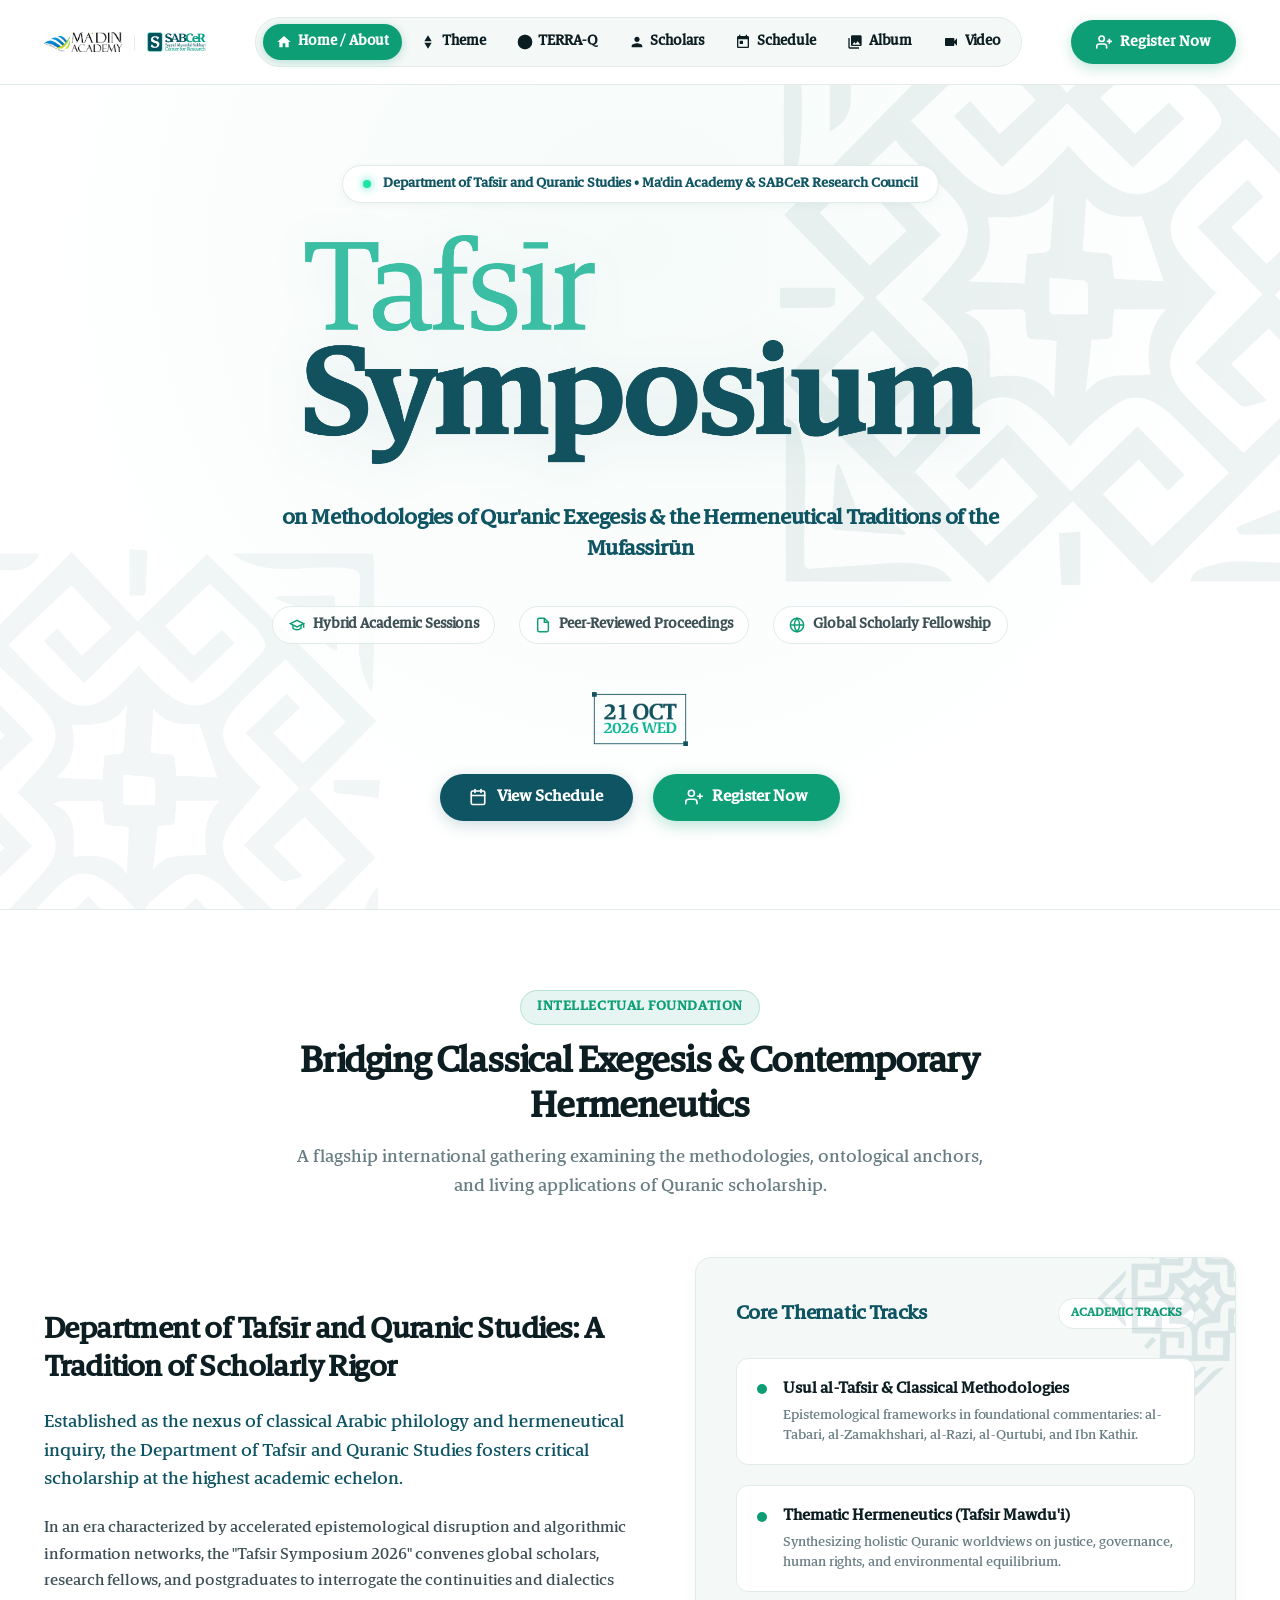
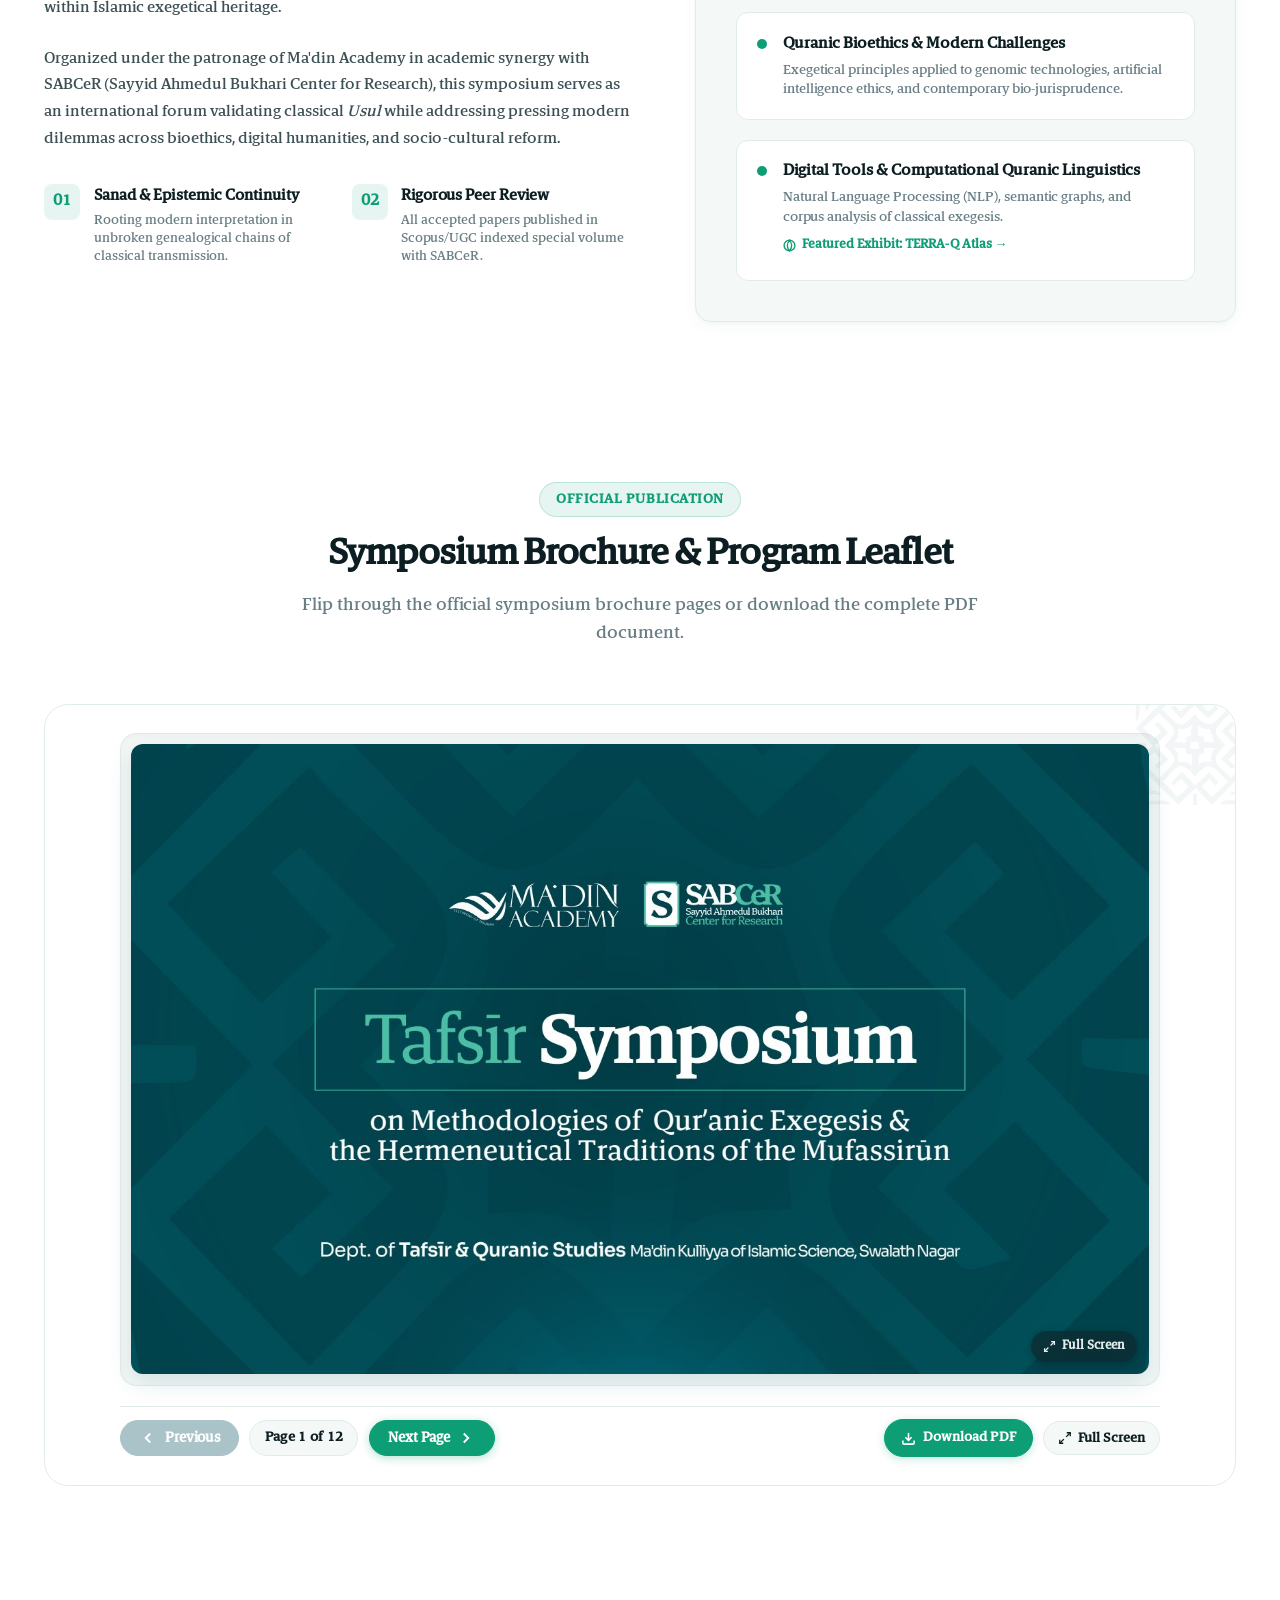
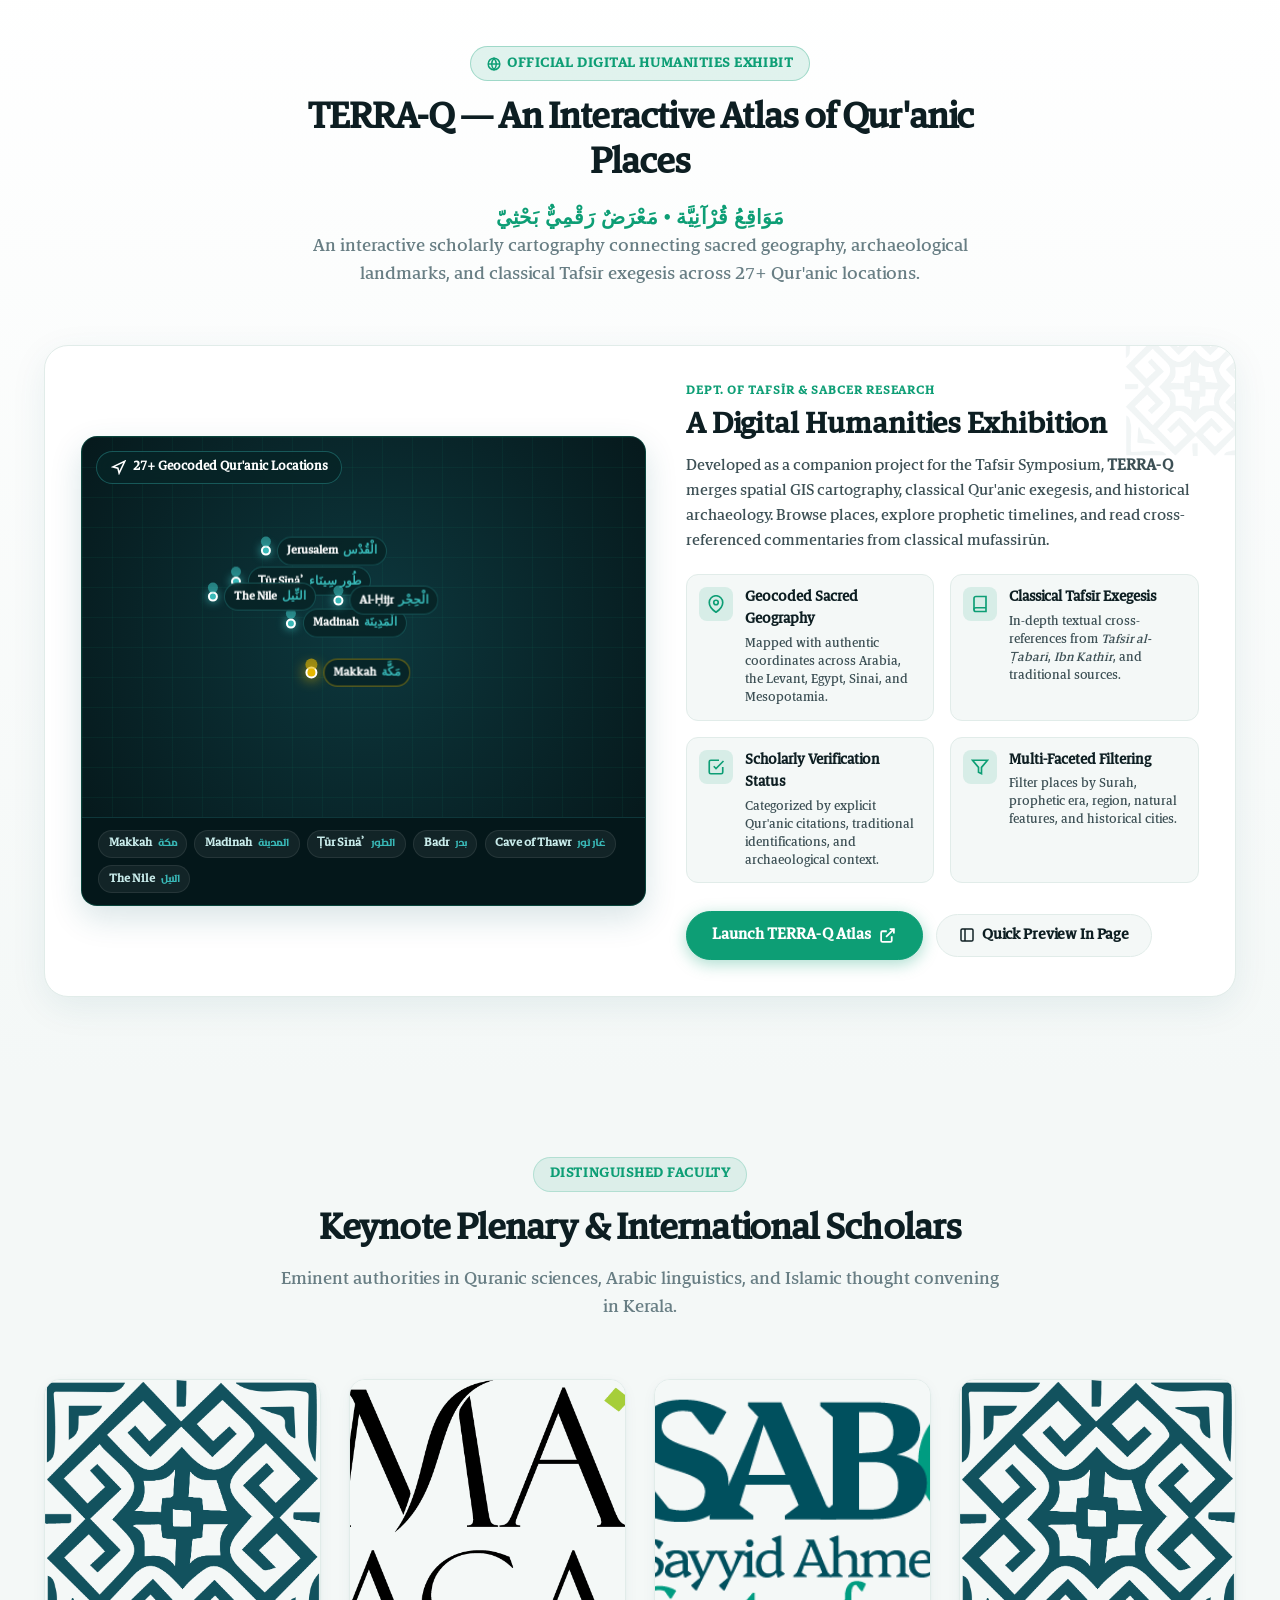
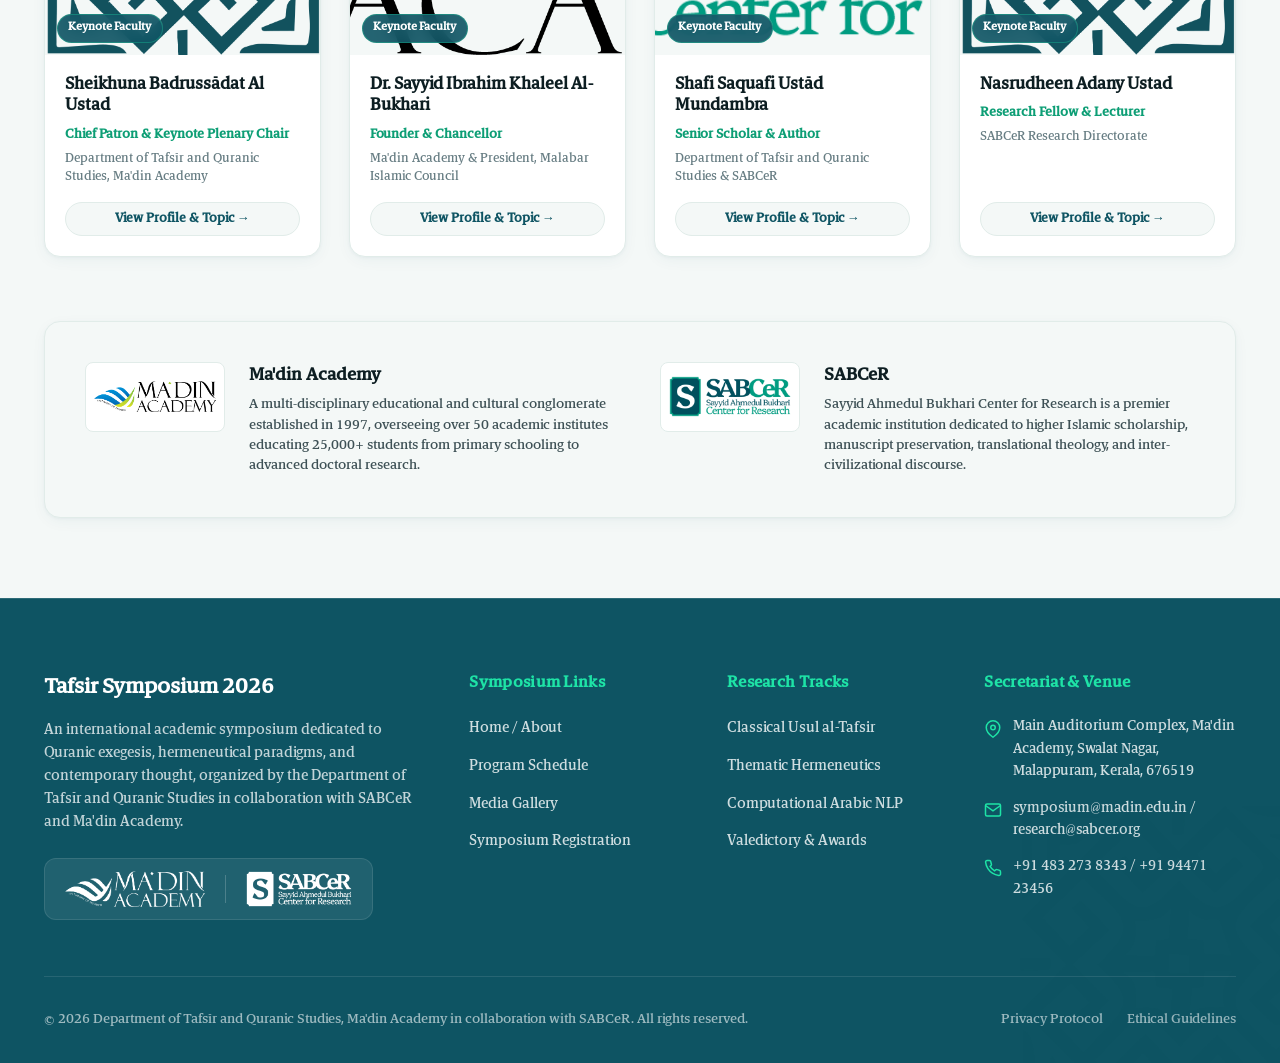
==== commit f83040af: "Integrate TERRA-Q interactive atlas showcase, nav link, and live preview modal" ====
--- a/index.html
+++ b/index.html
@@ -43,6 +43,10 @@
           <svg viewBox="0 0 24 24"><path d="M12 2l-5.5 9h11zM12 22l5.5-9h-11z"/></svg>
           Theme
         </a>
+        <a href="#terra-q" class="nav-link" data-section="terra-q" onclick="navigateToSection('terra-q'); return false;">
+          <svg viewBox="0 0 24 24" fill="none" stroke="currentColor" stroke-width="2"><circle cx="12" cy="12" r="10"></circle><path d="M12 2a15.3 15.3 0 0 1 4 10 15.3 15.3 0 0 1-4 10 15.3 15.3 0 0 1-4-10 15.3 15.3 0 0 1 4-10z"></path><path d="M2 12h20"></path></svg>
+          TERRA-Q
+        </a>
         <a href="#scholars" class="nav-link" data-section="scholars" onclick="navigateToSection('scholars'); return false;">
           <svg viewBox="0 0 24 24"><path d="M12 12c2.21 0 4-1.79 4-4s-1.79-4-4-4-4 1.79-4 4 1.79 4 4 4zm0 2c-2.67 0-8 1.34-8 4v2h16v-2c0-2.66-5.33-4-8-4z"/></svg>
           Scholars
@@ -100,6 +104,9 @@
         </a>
         <a href="#themes" class="mobile-link" data-section="themes" onclick="navigateToSection('themes'); return false;">
           Theme
+        </a>
+        <a href="#terra-q" class="mobile-link" data-section="terra-q" onclick="navigateToSection('terra-q'); return false;">
+          TERRA-Q Atlas <span class="nav-badge-pill">Exhibit</span>
         </a>
         <a href="#scholars" class="mobile-link" data-section="scholars" onclick="navigateToSection('scholars'); return false;">
           Scholars
@@ -280,6 +287,10 @@
                   <div class="focus-text">
                     <h5>Digital Tools &amp; Computational Quranic Linguistics</h5>
                     <p>Natural Language Processing (NLP), semantic graphs, and corpus analysis of classical exegesis.</p>
+                    <a href="#terra-q" onclick="navigateToSection('terra-q'); return false;" class="track-exhibit-link">
+                      <svg width="13" height="13" viewBox="0 0 24 24" fill="none" stroke="currentColor" stroke-width="2.5"><circle cx="12" cy="12" r="10"></circle><path d="M12 2a15.3 15.3 0 0 1 4 10 15.3 15.3 0 0 1-4 10 15.3 15.3 0 0 1-4-10 15.3 15.3 0 0 1 4-10z"></path></svg>
+                      Featured Exhibit: TERRA-Q Atlas &rarr;
+                    </a>
                   </div>
                 </div>
               </div>
@@ -338,6 +349,168 @@
               </div>
             </div>
 
+          </div>
+        </div>
+      </section>
+
+      <!-- ==========================================
+           OFFICIAL DIGITAL HUMANITIES EXHIBIT: TERRA-Q
+           ========================================== -->
+      <section class="section section-terraq" id="section-terra-q">
+        <a id="terra-q" style="position: relative; top: -100px; display: block; visibility: hidden;"></a>
+        <div class="container">
+          <div class="section-header">
+            <span class="section-badge badge-terraq">
+              <svg width="14" height="14" viewBox="0 0 24 24" fill="none" stroke="currentColor" stroke-width="2.5"><circle cx="12" cy="12" r="10"></circle><line x1="2" y1="12" x2="22" y2="12"></line><path d="M12 2a15.3 15.3 0 0 1 4 10 15.3 15.3 0 0 1-4 10 15.3 15.3 0 0 1-4-10 15.3 15.3 0 0 1 4-10z"></path></svg>
+              Official Digital Humanities Exhibit
+            </span>
+            <h2>TERRA-Q — An Interactive Atlas of Qur'anic Places</h2>
+            <div class="arabic-header-ribbon" lang="ar" dir="rtl">مَوَاقِعُ قُرْآنِيَّة • مَعْرَضٌ رَقْمِيٌّ بَحْثِيّ</div>
+            <p>An interactive scholarly cartography connecting sacred geography, archaeological landmarks, and classical Tafsīr exegesis across 27+ Qur'anic locations.</p>
+          </div>
+
+          <div class="terraq-showcase-card">
+            <img src="element.png" alt="" class="terraq-corner-motif" aria-hidden="true">
+
+            <div class="terraq-grid">
+              <!-- Left Visual: Cartographic Preview Hub -->
+              <div class="terraq-visual-col">
+                <div class="terraq-map-preview-wrap" onclick="openTerraQModal()" title="Click to launch interactive map">
+                  <!-- Stylized Map Graphic / Canvas Simulation -->
+                  <div class="terraq-map-canvas">
+                    <div class="terraq-grid-lines"></div>
+                    
+                    <!-- Coordinate Pins -->
+                    <div class="terraq-map-pin pin-makkah" style="top: 62%; left: 49%;" title="Makkah (21.42°, 39.83°)">
+                      <div class="pin-pulse"></div>
+                      <div class="pin-dot"></div>
+                      <span class="pin-label">Makkah <span class="pin-ar">مَكَّة</span></span>
+                    </div>
+
+                    <div class="terraq-map-pin pin-madinah" style="top: 49%; left: 47%;" title="Madinah (24.47°, 39.61°)">
+                      <div class="pin-pulse"></div>
+                      <div class="pin-dot"></div>
+                      <span class="pin-label">Madinah <span class="pin-ar">الْمَدِينَة</span></span>
+                    </div>
+
+                    <div class="terraq-map-pin pin-jerusalem" style="top: 30%; left: 43%;" title="Jerusalem / Bayt al-Maqdis">
+                      <div class="pin-pulse"></div>
+                      <div class="pin-dot"></div>
+                      <span class="pin-label">Jerusalem <span class="pin-ar">الْقُدْس</span></span>
+                    </div>
+
+                    <div class="terraq-map-pin pin-tur" style="top: 38%; left: 39%;" title="Mount Sinai (Al-Ṭūr)">
+                      <div class="pin-pulse"></div>
+                      <div class="pin-dot"></div>
+                      <span class="pin-label">Ṭūr Sīnāʾ <span class="pin-ar">طُور سِينَاء</span></span>
+                    </div>
+
+                    <div class="terraq-map-pin pin-nile" style="top: 42%; left: 32%;" title="The Nile (Baḥr Misr)">
+                      <div class="pin-pulse"></div>
+                      <div class="pin-dot"></div>
+                      <span class="pin-label">The Nile <span class="pin-ar">النِّيل</span></span>
+                    </div>
+
+                    <div class="terraq-map-pin pin-hijr" style="top: 43%; left: 54%;" title="Al-Ḥijr (Thamūd)">
+                      <div class="pin-pulse"></div>
+                      <div class="pin-dot"></div>
+                      <span class="pin-label">Al-Ḥijr <span class="pin-ar">الْحِجْر</span></span>
+                    </div>
+
+                    <!-- Overlay Glass Badge -->
+                    <div class="terraq-badge-count">
+                      <svg width="15" height="15" viewBox="0 0 24 24" fill="none" stroke="currentColor" stroke-width="2.5"><polygon points="3 11 22 2 13 21 11 13 3 11"></polygon></svg>
+                      <span>27+ Geocoded Qur'anic Locations</span>
+                    </div>
+
+                    <!-- Floating Launch Overlay -->
+                    <div class="terraq-hover-overlay">
+                      <span class="btn-terraq-preview-tag">
+                        <svg width="16" height="16" viewBox="0 0 24 24" fill="none" stroke="currentColor" stroke-width="2.5"><polygon points="5 3 19 12 5 21 5 3"></polygon></svg>
+                        Explore Interactive Map
+                      </span>
+                    </div>
+                  </div>
+
+                  <!-- Quick-jump Location Tags -->
+                  <div class="terraq-quick-tags">
+                    <span class="terraq-tag">Makkah <small>مكة</small></span>
+                    <span class="terraq-tag">Madinah <small>المدينة</small></span>
+                    <span class="terraq-tag">Ṭūr Sīnāʾ <small>الطور</small></span>
+                    <span class="terraq-tag">Badr <small>بدر</small></span>
+                    <span class="terraq-tag">Cave of Thawr <small>غار ثور</small></span>
+                    <span class="terraq-tag">The Nile <small>النيل</small></span>
+                  </div>
+                </div>
+              </div>
+
+              <!-- Right Info: Exhibit Highlights & Actions -->
+              <div class="terraq-content-col">
+                <div class="terraq-header-meta">
+                  <span class="terraq-partner-tag">Dept. of Tafsīr &amp; SABCeR Research</span>
+                  <h3>A Digital Humanities Exhibition</h3>
+                  <p class="terraq-desc">
+                    Developed as a companion project for the Tafsīr Symposium, <strong>TERRA-Q</strong> merges spatial GIS cartography, classical Qur'anic exegesis, and historical archaeology. Browse places, explore prophetic timelines, and read cross-referenced commentaries from classical mufassirūn.
+                  </p>
+                </div>
+
+                <!-- 4 Feature Highlights Grid -->
+                <div class="terraq-features-grid">
+                  <div class="terraq-feature-item">
+                    <div class="terraq-feature-icon">
+                      <svg width="18" height="18" viewBox="0 0 24 24" fill="none" stroke="currentColor" stroke-width="2.2"><path d="M21 10c0 7-9 13-9 13s-9-6-9-13a9 9 0 0 1 18 0z"></path><circle cx="12" cy="10" r="3"></circle></svg>
+                    </div>
+                    <div>
+                      <h6>Geocoded Sacred Geography</h6>
+                      <p>Mapped with authentic coordinates across Arabia, the Levant, Egypt, Sinai, and Mesopotamia.</p>
+                    </div>
+                  </div>
+
+                  <div class="terraq-feature-item">
+                    <div class="terraq-feature-icon">
+                      <svg width="18" height="18" viewBox="0 0 24 24" fill="none" stroke="currentColor" stroke-width="2.2"><path d="M4 19.5A2.5 2.5 0 0 1 6.5 17H20"></path><path d="M6.5 2H20v20H6.5A2.5 2.5 0 0 1 4 19.5v-15A2.5 2.5 0 0 1 6.5 2z"></path></svg>
+                    </div>
+                    <div>
+                      <h6>Classical Tafsīr Exegesis</h6>
+                      <p>In-depth textual cross-references from <em>Tafsīr al-Ṭabarī</em>, <em>Ibn Kathīr</em>, and traditional sources.</p>
+                    </div>
+                  </div>
+
+                  <div class="terraq-feature-item">
+                    <div class="terraq-feature-icon">
+                      <svg width="18" height="18" viewBox="0 0 24 24" fill="none" stroke="currentColor" stroke-width="2.2"><path d="M9 11l3 3L22 4"></path><path d="M21 12v7a2 2 0 0 1-2 2H5a2 2 0 0 1-2-2V5a2 2 0 0 1 2-2h11"></path></svg>
+                    </div>
+                    <div>
+                      <h6>Scholarly Verification Status</h6>
+                      <p>Categorized by explicit Qur'anic citations, traditional identifications, and archaeological context.</p>
+                    </div>
+                  </div>
+
+                  <div class="terraq-feature-item">
+                    <div class="terraq-feature-icon">
+                      <svg width="18" height="18" viewBox="0 0 24 24" fill="none" stroke="currentColor" stroke-width="2.2"><polygon points="22 3 2 3 10 12.46 10 19 14 21 14 12.46 22 3"></polygon></svg>
+                    </div>
+                    <div>
+                      <h6>Multi-Faceted Filtering</h6>
+                      <p>Filter places by Surah, prophetic era, region, natural features, and historical cities.</p>
+                    </div>
+                  </div>
+                </div>
+
+                <!-- Direct Action Launchpad -->
+                <div class="terraq-actions-bar">
+                  <a href="https://terra-q-inky.vercel.app/" target="_blank" rel="noopener noreferrer" class="btn-terraq-launch">
+                    <span>Launch TERRA-Q Atlas</span>
+                    <svg width="17" height="17" viewBox="0 0 24 24" fill="none" stroke="currentColor" stroke-width="2.5"><path d="M18 13v6a2 2 0 0 1-2 2H5a2 2 0 0 1-2-2V8a2 2 0 0 1 2-2h6"></path><polyline points="15 3 21 3 21 9"></polyline><line x1="10" y1="14" x2="21" y2="3"></line></svg>
+                  </a>
+                  <button type="button" class="btn-terraq-modal-trigger" onclick="openTerraQModal()">
+                    <svg width="16" height="16" viewBox="0 0 24 24" fill="none" stroke="currentColor" stroke-width="2.2"><rect x="3" y="3" width="18" height="18" rx="2" ry="2"></rect><line x1="9" y1="3" x2="9" y2="21"></line></svg>
+                    <span>Quick Preview In Page</span>
+                  </button>
+                </div>
+
+              </div>
+            </div>
           </div>
         </div>
       </section>
@@ -707,6 +880,37 @@
     </div>
   </div>
 
+  <!-- ==========================================
+       MODAL 5: TERRA-Q LIVE INTERACTIVE ATLAS MODAL
+       ========================================== -->
+  <div class="modal-backdrop terraq-modal" id="terraq-modal">
+    <div class="modal-dialog terraq-modal-dialog">
+      <div class="terraq-modal-header">
+        <div class="terraq-modal-branding">
+          <div class="terraq-modal-badge">
+            <svg width="14" height="14" viewBox="0 0 24 24" fill="none" stroke="currentColor" stroke-width="2.5"><circle cx="12" cy="12" r="10"></circle><line x1="2" y1="12" x2="22" y2="12"></line><path d="M12 2a15.3 15.3 0 0 1 4 10 15.3 15.3 0 0 1-4 10 15.3 15.3 0 0 1-4-10 15.3 15.3 0 0 1 4-10z"></path></svg>
+            <span>TERRA-Q Live Exhibit</span>
+          </div>
+          <h4>Interactive Atlas of Qur'anic Places</h4>
+        </div>
+        <div class="terraq-modal-controls">
+          <a href="https://terra-q-inky.vercel.app/" target="_blank" rel="noopener noreferrer" class="btn-terraq-external" title="Open in separate tab">
+            <span>Open in Full Window</span>
+            <svg width="14" height="14" viewBox="0 0 24 24" fill="none" stroke="currentColor" stroke-width="2.5"><path d="M18 13v6a2 2 0 0 1-2 2H5a2 2 0 0 1-2-2V8a2 2 0 0 1 2-2h6"></path><polyline points="15 3 21 3 21 9"></polyline><line x1="10" y1="14" x2="21" y2="3"></line></svg>
+          </a>
+          <button class="modal-close-btn" onclick="closeTerraQModal()" aria-label="Close modal">&times;</button>
+        </div>
+      </div>
+      <div class="terraq-modal-body">
+        <div class="terraq-iframe-loader" id="terraq-iframe-loader">
+          <div class="terraq-spinner"></div>
+          <p>Connecting to TERRA-Q Atlas...</p>
+        </div>
+        <iframe id="terraq-iframe" src="" title="TERRA-Q Qur'anic Places Atlas" allow="fullscreen" loading="lazy"></iframe>
+      </div>
+    </div>
+  </div>
+
   <!-- Toast Notification Container -->
   <div class="toast-container" id="toast-container"></div>
 
--- a/styles.css
+++ b/styles.css
@@ -2752,3 +2752,542 @@
     gap: 2rem;
   }
 }
+
+/* ==========================================================================
+   TERRA-Q EXHIBIT SHOWCASE COMPONENT
+   ========================================================================== */
+.section-terraq {
+  background: linear-gradient(180deg, var(--surface-base) 0%, var(--surface-muted) 100%);
+  position: relative;
+  overflow: hidden;
+}
+
+.badge-terraq {
+  background: rgba(13, 158, 117, 0.12);
+  color: var(--primary-emerald);
+  border: 1px solid rgba(13, 158, 117, 0.3);
+  display: inline-flex;
+  align-items: center;
+  gap: 0.4rem;
+}
+
+.arabic-header-ribbon {
+  font-family: var(--font-arabic, 'Amiri', serif);
+  font-size: 1.25rem;
+  font-weight: 700;
+  color: var(--primary-emerald);
+  margin-top: 0.25rem;
+  letter-spacing: 0.02em;
+}
+
+.terraq-showcase-card {
+  position: relative;
+  background: var(--surface-base);
+  border: 1.5px solid var(--subtle-divider);
+  border-radius: var(--radius-xl);
+  padding: 2.25rem;
+  box-shadow: 0 10px 36px rgba(14, 84, 99, 0.08);
+  overflow: hidden;
+}
+
+.terraq-corner-motif {
+  position: absolute;
+  top: -30px;
+  right: -30px;
+  width: 140px;
+  height: 140px;
+  opacity: 0.06;
+  pointer-events: none;
+}
+
+.terraq-grid {
+  display: grid;
+  grid-template-columns: 1.1fr 1fr;
+  gap: 2.5rem;
+  align-items: center;
+}
+
+/* Left Visual: Simulated GIS Map Canvas */
+.terraq-map-preview-wrap {
+  position: relative;
+  cursor: pointer;
+  border-radius: var(--radius-lg);
+  overflow: hidden;
+  box-shadow: 0 12px 32px rgba(14, 84, 99, 0.16);
+  border: 1px solid rgba(13, 158, 117, 0.25);
+  background: #082528;
+  transition: transform 0.25s ease, box-shadow 0.25s ease;
+}
+
+.terraq-map-preview-wrap:hover {
+  transform: translateY(-3px);
+  box-shadow: 0 16px 40px rgba(14, 84, 99, 0.24);
+}
+
+.terraq-map-canvas {
+  position: relative;
+  width: 100%;
+  height: 380px;
+  background: radial-gradient(circle at 50% 50%, #0d383e 0%, #06191c 100%);
+  overflow: hidden;
+}
+
+.terraq-grid-lines {
+  position: absolute;
+  inset: 0;
+  background-image: 
+    linear-gradient(rgba(13, 158, 117, 0.08) 1px, transparent 1px),
+    linear-gradient(90deg, rgba(13, 158, 117, 0.08) 1px, transparent 1px);
+  background-size: 30px 30px;
+  pointer-events: none;
+}
+
+/* Pulsating Coordinate Pins */
+.terraq-map-pin {
+  position: absolute;
+  transform: translate(-50%, -50%);
+  display: flex;
+  align-items: center;
+  gap: 0.4rem;
+  z-index: 3;
+}
+
+.pin-dot {
+  width: 10px;
+  height: 10px;
+  border-radius: 50%;
+  background: #39b9b8;
+  border: 2px solid #ffffff;
+  box-shadow: 0 0 10px #39b9b8;
+}
+
+.pin-pulse {
+  position: absolute;
+  left: 0;
+  top: 0;
+  width: 10px;
+  height: 10px;
+  border-radius: 50%;
+  background: rgba(57, 185, 184, 0.6);
+  animation: pinPulse 2.2s infinite;
+}
+
+@keyframes pinPulse {
+  0% { transform: scale(1); opacity: 0.8; }
+  100% { transform: scale(3.5); opacity: 0; }
+}
+
+.pin-label {
+  background: rgba(7, 36, 38, 0.88);
+  backdrop-filter: blur(4px);
+  color: #ffffff;
+  font-size: 0.72rem;
+  font-weight: 700;
+  padding: 0.2rem 0.55rem;
+  border-radius: var(--radius-full);
+  border: 1px solid rgba(57, 185, 184, 0.3);
+  white-space: nowrap;
+}
+
+.pin-ar {
+  font-family: var(--font-arabic, 'Amiri', serif);
+  color: #39b9b8;
+  margin-left: 0.2rem;
+}
+
+/* Pin Specific Highlights */
+.pin-makkah .pin-dot {
+  background: #e6b800;
+  box-shadow: 0 0 14px #e6b800;
+  width: 12px;
+  height: 12px;
+}
+.pin-makkah .pin-pulse {
+  background: rgba(230, 184, 0, 0.6);
+  width: 12px;
+  height: 12px;
+}
+.pin-makkah .pin-label {
+  border-color: rgba(230, 184, 0, 0.5);
+  font-weight: 800;
+}
+
+.terraq-badge-count {
+  position: absolute;
+  top: 14px;
+  left: 14px;
+  background: rgba(7, 36, 38, 0.85);
+  backdrop-filter: blur(8px);
+  color: #ffffff;
+  font-size: 0.78rem;
+  font-weight: 700;
+  padding: 0.35rem 0.85rem;
+  border-radius: var(--radius-full);
+  border: 1px solid rgba(57, 185, 184, 0.35);
+  display: flex;
+  align-items: center;
+  gap: 0.45rem;
+  z-index: 4;
+}
+
+.terraq-hover-overlay {
+  position: absolute;
+  inset: 0;
+  background: rgba(7, 36, 38, 0.45);
+  display: flex;
+  align-items: center;
+  justify-content: center;
+  opacity: 0;
+  transition: opacity 0.25s ease;
+  z-index: 5;
+}
+
+.terraq-map-preview-wrap:hover .terraq-hover-overlay {
+  opacity: 1;
+}
+
+.btn-terraq-preview-tag {
+  background: var(--primary-emerald);
+  color: #ffffff;
+  font-size: 0.86rem;
+  font-weight: 700;
+  padding: 0.55rem 1.25rem;
+  border-radius: var(--radius-full);
+  display: inline-flex;
+  align-items: center;
+  gap: 0.5rem;
+  box-shadow: 0 4px 18px rgba(0, 0, 0, 0.35);
+  transform: translateY(4px);
+  transition: transform 0.2s ease;
+}
+
+.terraq-map-preview-wrap:hover .btn-terraq-preview-tag {
+  transform: translateY(0);
+}
+
+.terraq-quick-tags {
+  display: flex;
+  flex-wrap: wrap;
+  gap: 0.45rem;
+  padding: 0.75rem 1rem;
+  background: rgba(5, 23, 25, 0.96);
+  border-top: 1px solid rgba(57, 185, 184, 0.2);
+}
+
+.terraq-tag {
+  font-size: 0.74rem;
+  font-weight: 600;
+  color: #c9eceb;
+  background: rgba(255, 255, 255, 0.06);
+  padding: 0.22rem 0.6rem;
+  border-radius: var(--radius-full);
+  border: 1px solid rgba(255, 255, 255, 0.08);
+}
+
+.terraq-tag small {
+  color: #39b9b8;
+  margin-left: 0.25rem;
+}
+
+/* Right Column */
+.terraq-content-col {
+  display: flex;
+  flex-direction: column;
+  gap: 1.25rem;
+}
+
+.terraq-partner-tag {
+  font-size: 0.75rem;
+  font-weight: 700;
+  text-transform: uppercase;
+  letter-spacing: 0.08em;
+  color: var(--primary-emerald);
+  display: block;
+  margin-bottom: 0.35rem;
+}
+
+.terraq-header-meta h3 {
+  font-size: 1.85rem;
+  font-weight: 800;
+  color: var(--neutral-dark);
+  line-height: 1.25;
+  margin-bottom: 0.6rem;
+}
+
+.terraq-desc {
+  font-size: 0.95rem;
+  color: var(--neutral-dark-muted);
+  line-height: 1.65;
+}
+
+.terraq-features-grid {
+  display: grid;
+  grid-template-columns: 1fr 1fr;
+  gap: 1rem;
+}
+
+.terraq-feature-item {
+  display: flex;
+  align-items: flex-start;
+  gap: 0.75rem;
+  padding: 0.75rem;
+  background: var(--surface-muted);
+  border-radius: var(--radius-md);
+  border: 1px solid var(--subtle-divider);
+}
+
+.terraq-feature-icon {
+  width: 34px;
+  height: 34px;
+  border-radius: 8px;
+  background: rgba(13, 158, 117, 0.12);
+  color: var(--primary-emerald);
+  display: flex;
+  align-items: center;
+  justify-content: center;
+  flex-shrink: 0;
+}
+
+.terraq-feature-item h6 {
+  font-size: 0.88rem;
+  font-weight: 700;
+  color: var(--neutral-dark);
+  margin-bottom: 0.2rem;
+}
+
+.terraq-feature-item p {
+  font-size: 0.78rem;
+  color: var(--neutral-dark-muted);
+  line-height: 1.45;
+  margin: 0;
+}
+
+.terraq-actions-bar {
+  display: flex;
+  align-items: center;
+  gap: 0.85rem;
+  flex-wrap: wrap;
+  margin-top: 0.5rem;
+}
+
+.btn-terraq-launch {
+  display: inline-flex;
+  align-items: center;
+  justify-content: center;
+  gap: 0.5rem;
+  padding: 0.7rem 1.6rem;
+  font-size: 0.95rem;
+  font-weight: 700;
+  color: #ffffff;
+  background-color: var(--primary-emerald);
+  border: 1px solid var(--primary-emerald);
+  border-radius: var(--radius-full);
+  box-shadow: 0 4px 16px rgba(13, 158, 117, 0.35);
+  transition: var(--transition-fast);
+  text-decoration: none;
+  cursor: pointer;
+}
+
+.btn-terraq-launch:hover {
+  background-color: var(--primary-hover);
+  transform: translateY(-2px);
+  box-shadow: 0 6px 20px rgba(13, 158, 117, 0.45);
+  color: #ffffff;
+}
+
+.btn-terraq-modal-trigger {
+  display: inline-flex;
+  align-items: center;
+  justify-content: center;
+  gap: 0.45rem;
+  padding: 0.7rem 1.35rem;
+  font-size: 0.92rem;
+  font-weight: 600;
+  color: var(--neutral-dark);
+  background-color: var(--surface-muted);
+  border: 1px solid var(--subtle-divider);
+  border-radius: var(--radius-full);
+  transition: var(--transition-fast);
+  cursor: pointer;
+}
+
+.btn-terraq-modal-trigger:hover {
+  background-color: #ffffff;
+  border-color: var(--primary-emerald);
+  color: var(--primary-emerald);
+  transform: translateY(-2px);
+}
+
+/* Nav Badge Pill */
+.nav-badge-pill {
+  font-size: 0.65rem;
+  font-weight: 700;
+  text-transform: uppercase;
+  padding: 0.15rem 0.45rem;
+  border-radius: var(--radius-full);
+  background: var(--primary-emerald);
+  color: #ffffff;
+  margin-left: 0.4rem;
+}
+
+.track-exhibit-link {
+  display: inline-flex;
+  align-items: center;
+  gap: 0.35rem;
+  margin-top: 0.5rem;
+  font-size: 0.8rem;
+  font-weight: 700;
+  color: var(--primary-emerald);
+  text-decoration: none;
+  transition: color 0.18s ease;
+}
+
+.track-exhibit-link:hover {
+  color: var(--primary-hover);
+  text-decoration: underline;
+}
+
+/* TERRA-Q Modal Styling */
+.terraq-modal-dialog {
+  max-width: 1100px;
+  width: 95vw;
+  height: 88vh;
+  display: flex;
+  flex-direction: column;
+  background: var(--surface-base);
+  border-radius: var(--radius-lg);
+  overflow: hidden;
+  box-shadow: var(--shadow-modal);
+}
+
+.terraq-modal-header {
+  padding: 0.85rem 1.5rem;
+  background: var(--surface-base);
+  border-bottom: 1px solid var(--subtle-divider);
+  display: flex;
+  align-items: center;
+  justify-content: space-between;
+  gap: 1rem;
+}
+
+.terraq-modal-branding {
+  display: flex;
+  align-items: center;
+  gap: 0.75rem;
+}
+
+.terraq-modal-badge {
+  display: inline-flex;
+  align-items: center;
+  gap: 0.35rem;
+  font-size: 0.72rem;
+  font-weight: 700;
+  padding: 0.2rem 0.6rem;
+  border-radius: var(--radius-full);
+  background: rgba(13, 158, 117, 0.12);
+  color: var(--primary-emerald);
+  border: 1px solid rgba(13, 158, 117, 0.25);
+}
+
+.terraq-modal-branding h4 {
+  font-size: 1.05rem;
+  font-weight: 800;
+  color: var(--neutral-dark);
+  margin: 0;
+}
+
+.terraq-modal-controls {
+  display: flex;
+  align-items: center;
+  gap: 0.85rem;
+}
+
+.btn-terraq-external {
+  display: inline-flex;
+  align-items: center;
+  gap: 0.35rem;
+  font-size: 0.82rem;
+  font-weight: 600;
+  color: var(--primary-emerald);
+  text-decoration: none;
+  padding: 0.35rem 0.75rem;
+  border-radius: var(--radius-full);
+  border: 1px solid rgba(13, 158, 117, 0.3);
+  transition: var(--transition-fast);
+}
+
+.btn-terraq-external:hover {
+  background: rgba(13, 158, 117, 0.1);
+}
+
+.terraq-modal-body {
+  position: relative;
+  flex: 1;
+  width: 100%;
+  height: 100%;
+  background: #082528;
+}
+
+.terraq-modal-body iframe {
+  width: 100%;
+  height: 100%;
+  border: none;
+  display: block;
+}
+
+.terraq-iframe-loader {
+  position: absolute;
+  inset: 0;
+  display: flex;
+  flex-direction: column;
+  align-items: center;
+  justify-content: center;
+  gap: 1rem;
+  background: #082528;
+  color: #c9eceb;
+  z-index: 1;
+}
+
+.terraq-spinner {
+  width: 38px;
+  height: 38px;
+  border: 3px solid rgba(57, 185, 184, 0.2);
+  border-top-color: var(--primary-emerald);
+  border-radius: 50%;
+  animation: spin 0.8s linear infinite;
+}
+
+@keyframes spin {
+  to { transform: rotate(360deg); }
+}
+
+@media (max-width: 992px) {
+  .terraq-grid {
+    grid-template-columns: 1fr;
+    gap: 2rem;
+  }
+}
+
+@media (max-width: 768px) {
+  .terraq-showcase-card {
+    padding: 1.25rem 0.85rem;
+  }
+  .terraq-map-canvas {
+    height: 300px;
+  }
+  .terraq-features-grid {
+    grid-template-columns: 1fr;
+  }
+  .terraq-actions-bar {
+    flex-direction: column;
+    width: 100%;
+  }
+  .btn-terraq-launch, .btn-terraq-modal-trigger {
+    width: 100%;
+    justify-content: center;
+  }
+  .terraq-modal-branding h4 {
+    display: none;
+  }
+}
+
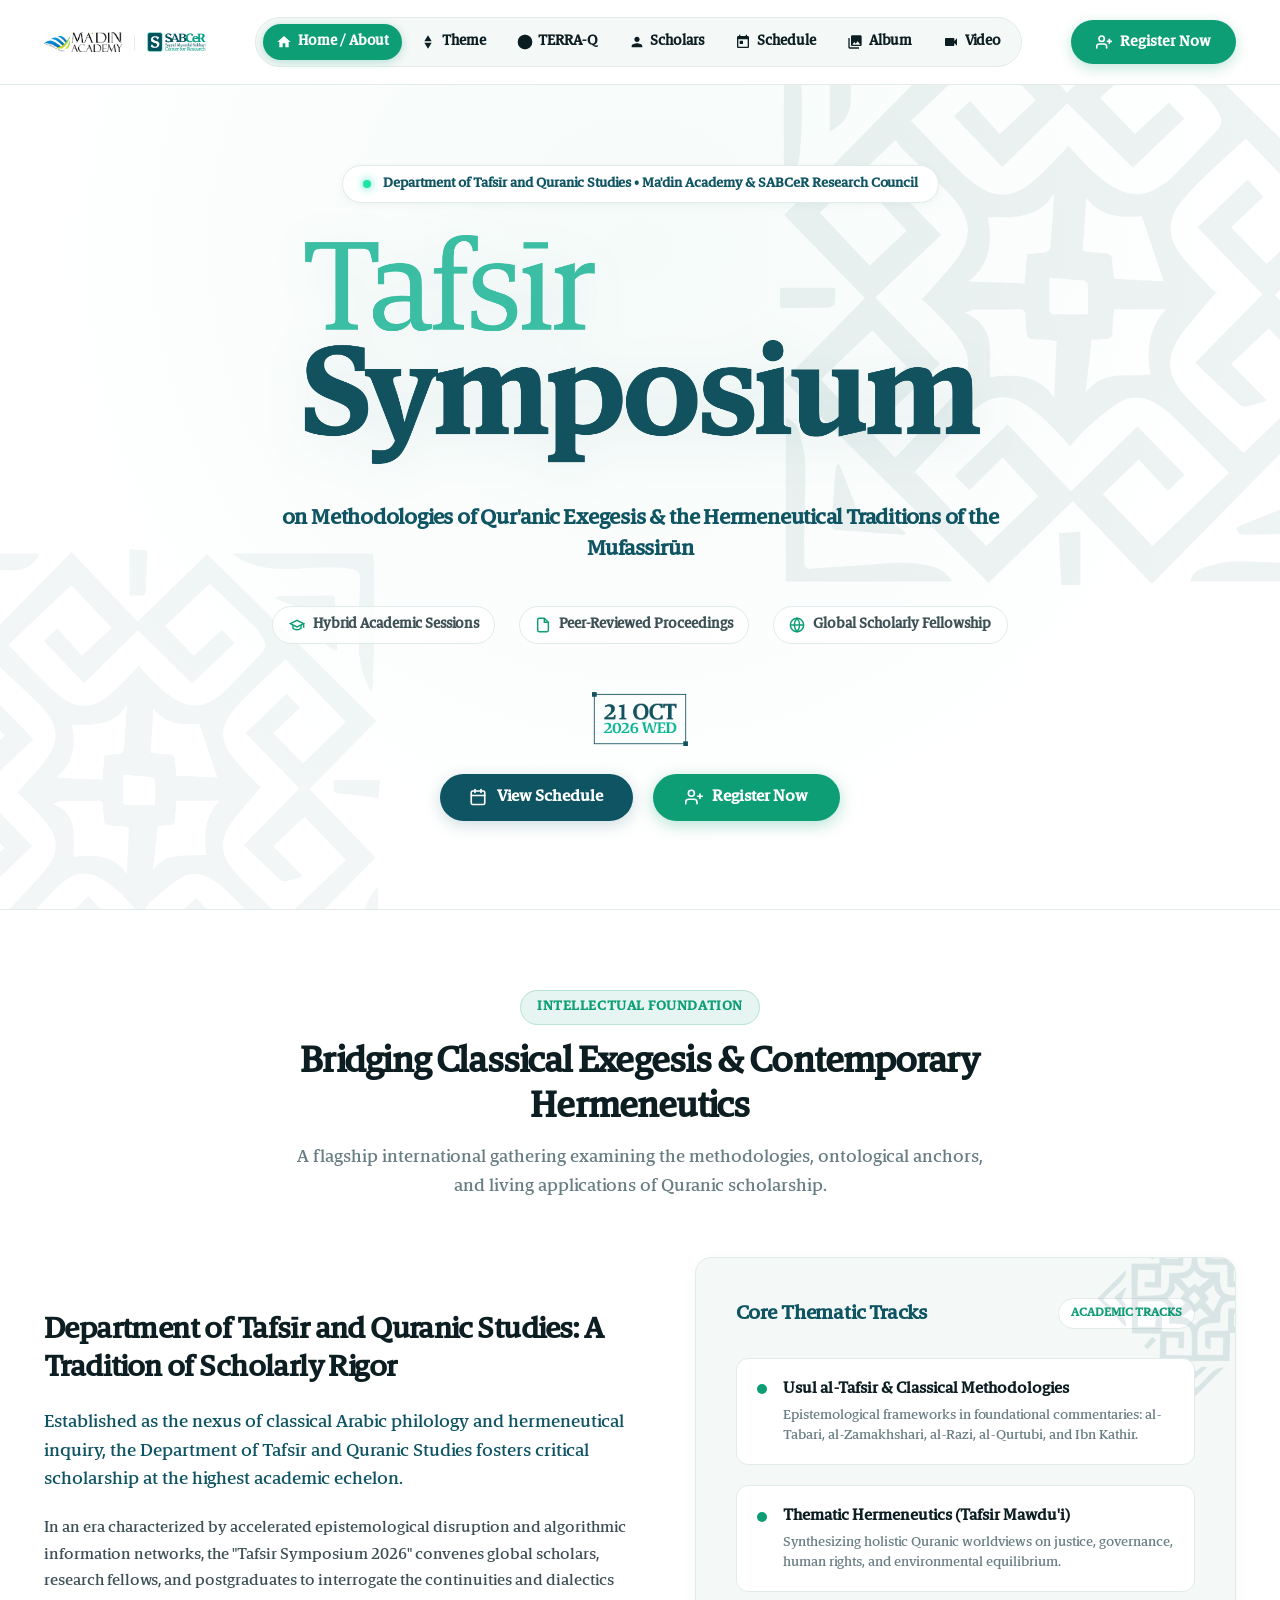
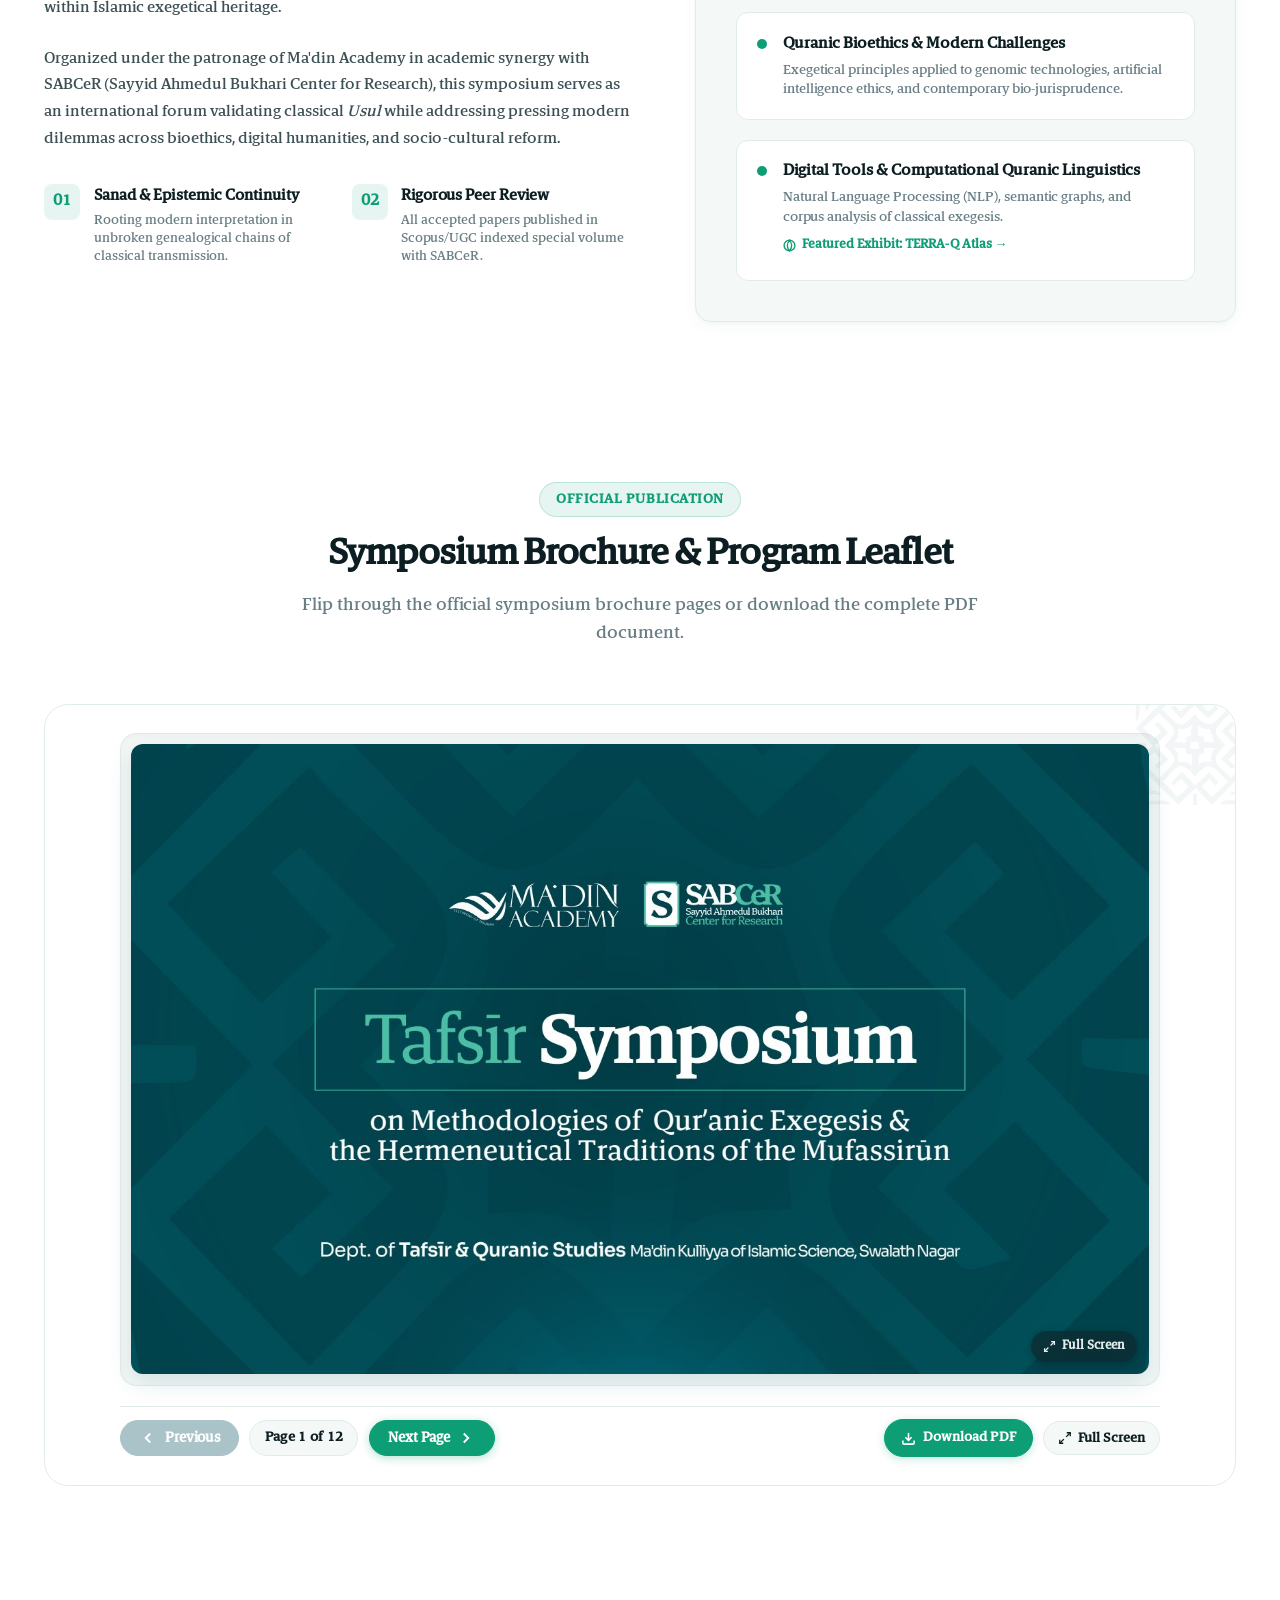
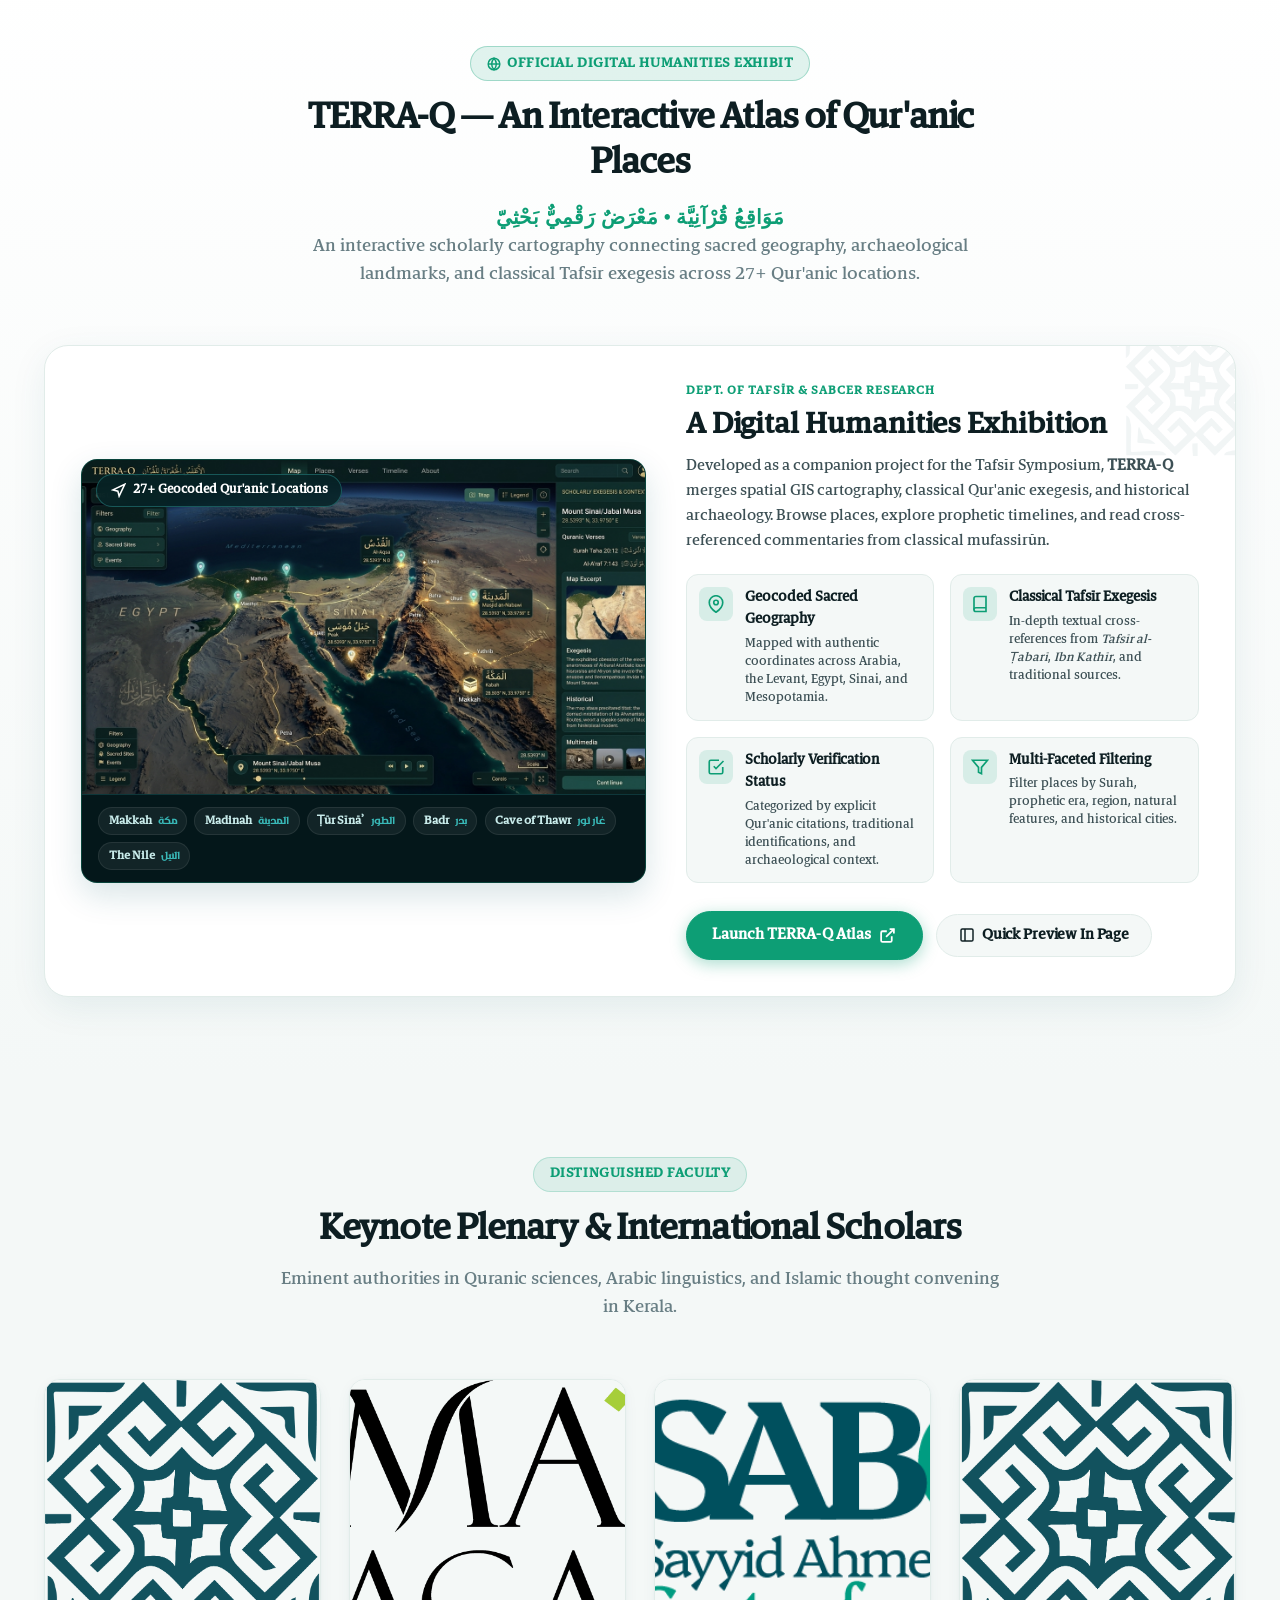
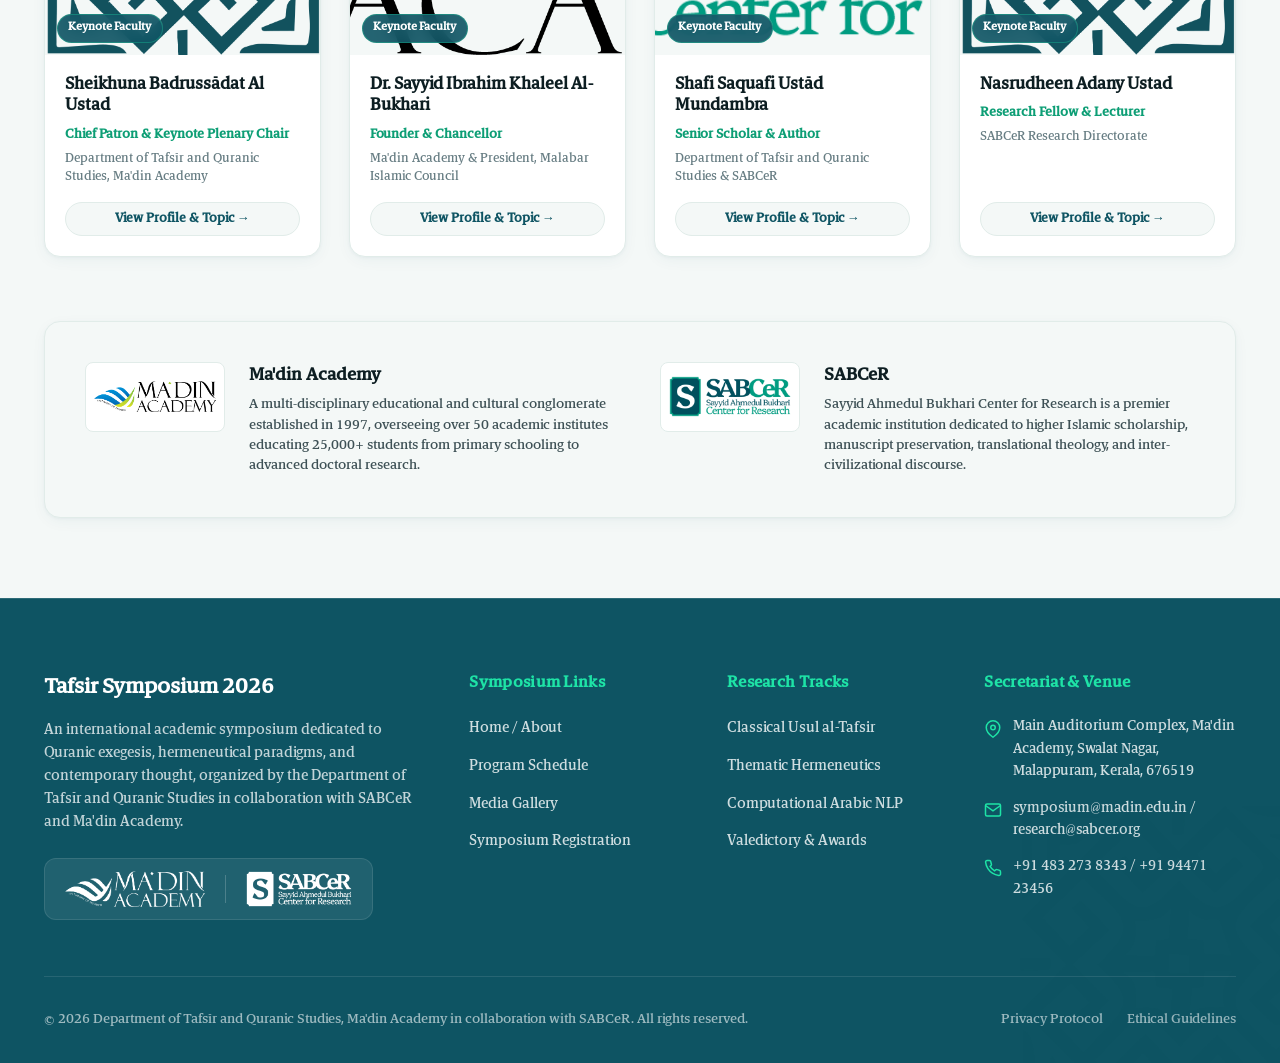
==== commit b7602475: "Replace overlapping map pins with high-res digital atlas UI preview" ====
--- a/index.html
+++ b/index.html
@@ -376,57 +376,20 @@
               <!-- Left Visual: Cartographic Preview Hub -->
               <div class="terraq-visual-col">
                 <div class="terraq-map-preview-wrap" onclick="openTerraQModal()" title="Click to launch interactive map">
-                  <!-- Stylized Map Graphic / Canvas Simulation -->
-                  <div class="terraq-map-canvas">
-                    <div class="terraq-grid-lines"></div>
+                  <!-- High-Res Interactive Atlas Preview Visual -->
+                  <div class="terraq-image-container">
+                    <img src="assets/images/terraq-preview.jpg" alt="TERRA-Q Interactive Atlas of Qur'anic Places" class="terraq-preview-img" loading="lazy">
                     
-                    <!-- Coordinate Pins -->
-                    <div class="terraq-map-pin pin-makkah" style="top: 62%; left: 49%;" title="Makkah (21.42°, 39.83°)">
-                      <div class="pin-pulse"></div>
-                      <div class="pin-dot"></div>
-                      <span class="pin-label">Makkah <span class="pin-ar">مَكَّة</span></span>
-                    </div>
-
-                    <div class="terraq-map-pin pin-madinah" style="top: 49%; left: 47%;" title="Madinah (24.47°, 39.61°)">
-                      <div class="pin-pulse"></div>
-                      <div class="pin-dot"></div>
-                      <span class="pin-label">Madinah <span class="pin-ar">الْمَدِينَة</span></span>
-                    </div>
-
-                    <div class="terraq-map-pin pin-jerusalem" style="top: 30%; left: 43%;" title="Jerusalem / Bayt al-Maqdis">
-                      <div class="pin-pulse"></div>
-                      <div class="pin-dot"></div>
-                      <span class="pin-label">Jerusalem <span class="pin-ar">الْقُدْس</span></span>
-                    </div>
-
-                    <div class="terraq-map-pin pin-tur" style="top: 38%; left: 39%;" title="Mount Sinai (Al-Ṭūr)">
-                      <div class="pin-pulse"></div>
-                      <div class="pin-dot"></div>
-                      <span class="pin-label">Ṭūr Sīnāʾ <span class="pin-ar">طُور سِينَاء</span></span>
-                    </div>
-
-                    <div class="terraq-map-pin pin-nile" style="top: 42%; left: 32%;" title="The Nile (Baḥr Misr)">
-                      <div class="pin-pulse"></div>
-                      <div class="pin-dot"></div>
-                      <span class="pin-label">The Nile <span class="pin-ar">النِّيل</span></span>
-                    </div>
-
-                    <div class="terraq-map-pin pin-hijr" style="top: 43%; left: 54%;" title="Al-Ḥijr (Thamūd)">
-                      <div class="pin-pulse"></div>
-                      <div class="pin-dot"></div>
-                      <span class="pin-label">Al-Ḥijr <span class="pin-ar">الْحِجْر</span></span>
-                    </div>
-
-                    <!-- Overlay Glass Badge -->
+                    <!-- Floating Overlay Glass Badge -->
                     <div class="terraq-badge-count">
                       <svg width="15" height="15" viewBox="0 0 24 24" fill="none" stroke="currentColor" stroke-width="2.5"><polygon points="3 11 22 2 13 21 11 13 3 11"></polygon></svg>
                       <span>27+ Geocoded Qur'anic Locations</span>
                     </div>
 
-                    <!-- Floating Launch Overlay -->
+                    <!-- Floating Launch Overlay on Hover -->
                     <div class="terraq-hover-overlay">
                       <span class="btn-terraq-preview-tag">
-                        <svg width="16" height="16" viewBox="0 0 24 24" fill="none" stroke="currentColor" stroke-width="2.5"><polygon points="5 3 19 12 5 21 5 3"></polygon></svg>
+                        <svg width="18" height="18" viewBox="0 0 24 24" fill="none" stroke="currentColor" stroke-width="2.5"><polygon points="5 3 19 12 5 21 5 3"></polygon></svg>
                         Explore Interactive Map
                       </span>
                     </div>
--- a/styles.css
+++ b/styles.css
@@ -2824,92 +2824,27 @@
   box-shadow: 0 16px 40px rgba(14, 84, 99, 0.24);
 }
 
-.terraq-map-canvas {
+.terraq-image-container {
   position: relative;
   width: 100%;
-  height: 380px;
-  background: radial-gradient(circle at 50% 50%, #0d383e 0%, #06191c 100%);
+  aspect-ratio: 16 / 9.5;
+  background: #082528;
   overflow: hidden;
-}
-
-.terraq-grid-lines {
-  position: absolute;
-  inset: 0;
-  background-image: 
-    linear-gradient(rgba(13, 158, 117, 0.08) 1px, transparent 1px),
-    linear-gradient(90deg, rgba(13, 158, 117, 0.08) 1px, transparent 1px);
-  background-size: 30px 30px;
-  pointer-events: none;
-}
-
-/* Pulsating Coordinate Pins */
-.terraq-map-pin {
-  position: absolute;
-  transform: translate(-50%, -50%);
-  display: flex;
-  align-items: center;
-  gap: 0.4rem;
-  z-index: 3;
-}
-
-.pin-dot {
-  width: 10px;
-  height: 10px;
-  border-radius: 50%;
-  background: #39b9b8;
-  border: 2px solid #ffffff;
-  box-shadow: 0 0 10px #39b9b8;
-}
-
-.pin-pulse {
-  position: absolute;
-  left: 0;
-  top: 0;
-  width: 10px;
-  height: 10px;
-  border-radius: 50%;
-  background: rgba(57, 185, 184, 0.6);
-  animation: pinPulse 2.2s infinite;
-}
-
-@keyframes pinPulse {
-  0% { transform: scale(1); opacity: 0.8; }
-  100% { transform: scale(3.5); opacity: 0; }
-}
-
-.pin-label {
-  background: rgba(7, 36, 38, 0.88);
-  backdrop-filter: blur(4px);
-  color: #ffffff;
-  font-size: 0.72rem;
-  font-weight: 700;
-  padding: 0.2rem 0.55rem;
-  border-radius: var(--radius-full);
-  border: 1px solid rgba(57, 185, 184, 0.3);
-  white-space: nowrap;
-}
-
-.pin-ar {
-  font-family: var(--font-arabic, 'Amiri', serif);
-  color: #39b9b8;
-  margin-left: 0.2rem;
-}
-
-/* Pin Specific Highlights */
-.pin-makkah .pin-dot {
-  background: #e6b800;
-  box-shadow: 0 0 14px #e6b800;
-  width: 12px;
-  height: 12px;
-}
-.pin-makkah .pin-pulse {
-  background: rgba(230, 184, 0, 0.6);
-  width: 12px;
-  height: 12px;
-}
-.pin-makkah .pin-label {
-  border-color: rgba(230, 184, 0, 0.5);
-  font-weight: 800;
+  display: flex;
+  align-items: center;
+  justify-content: center;
+}
+
+.terraq-preview-img {
+  width: 100%;
+  height: 100%;
+  object-fit: cover;
+  display: block;
+  transition: transform 0.35s ease;
+}
+
+.terraq-map-preview-wrap:hover .terraq-preview-img {
+  transform: scale(1.03);
 }
 
 .terraq-badge-count {
@@ -3272,8 +3207,8 @@
   .terraq-showcase-card {
     padding: 1.25rem 0.85rem;
   }
-  .terraq-map-canvas {
-    height: 300px;
+  .terraq-image-container {
+    aspect-ratio: 16 / 10;
   }
   .terraq-features-grid {
     grid-template-columns: 1fr;
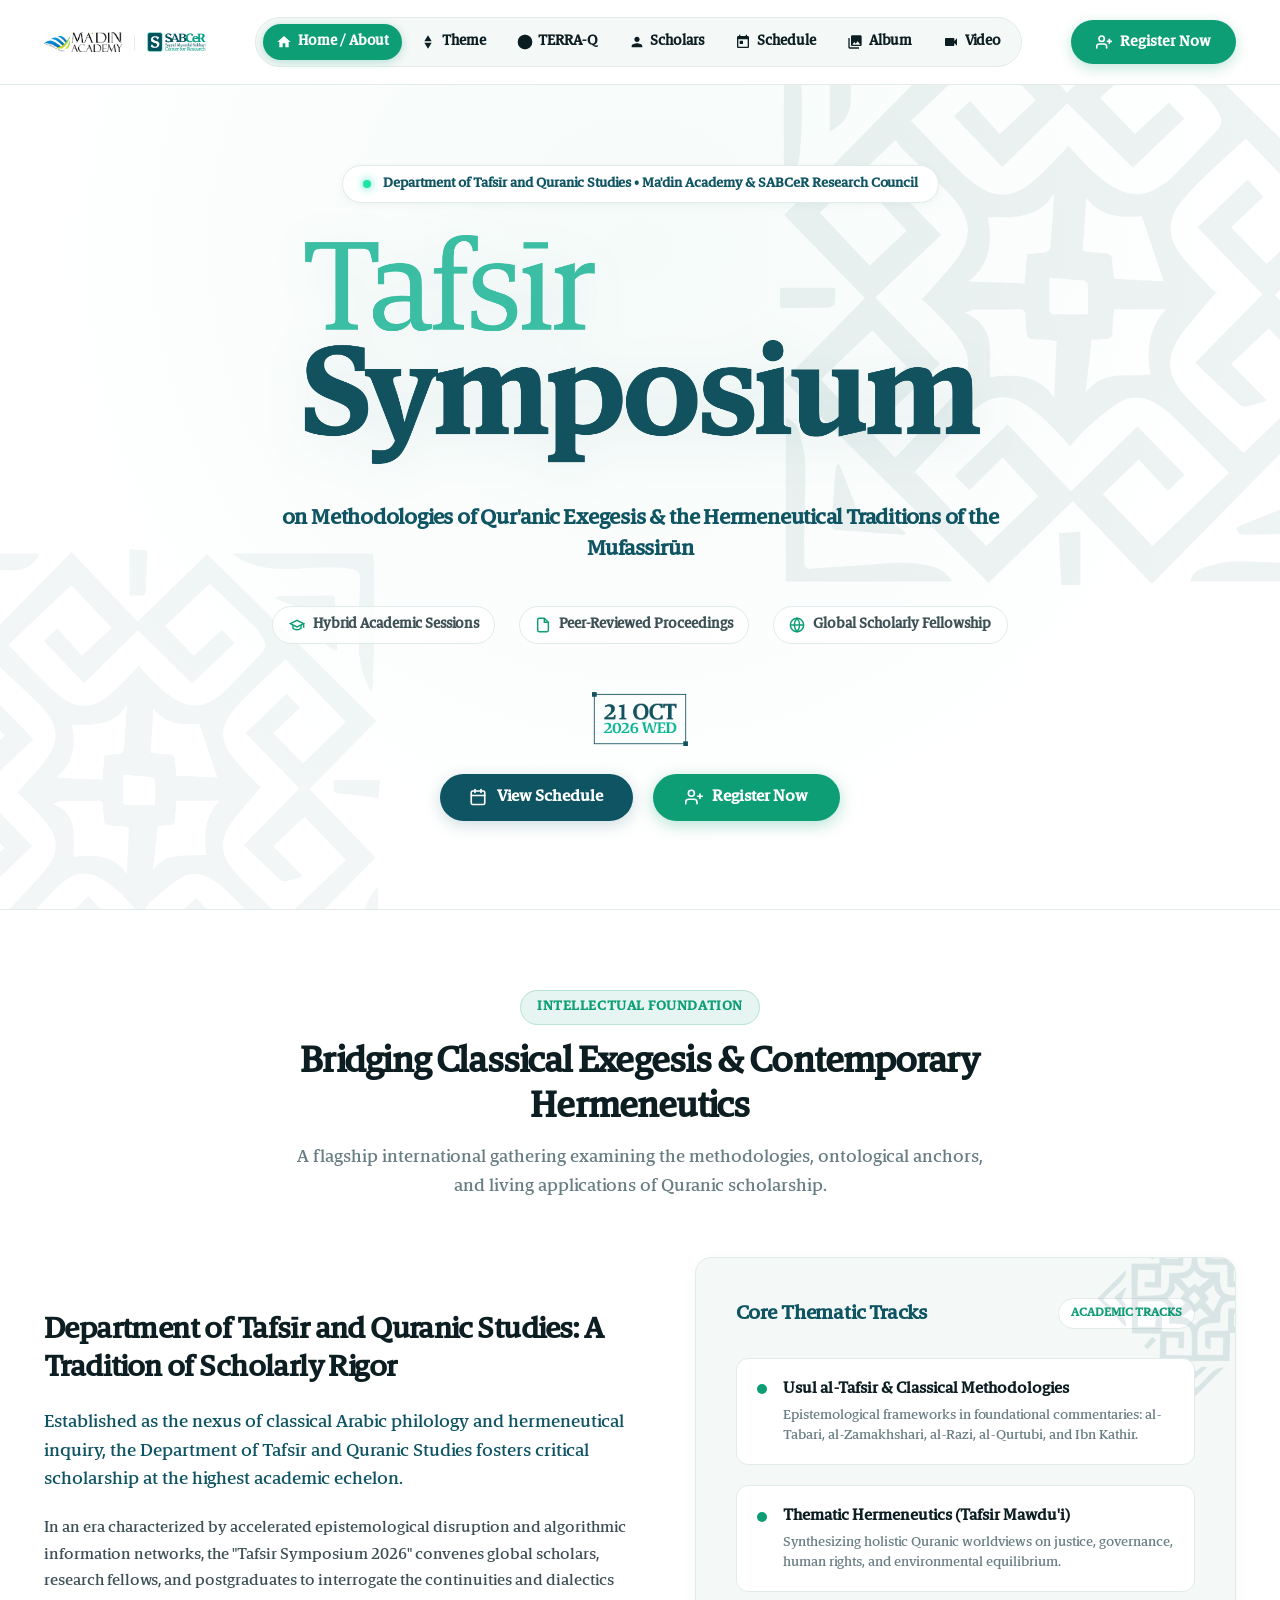
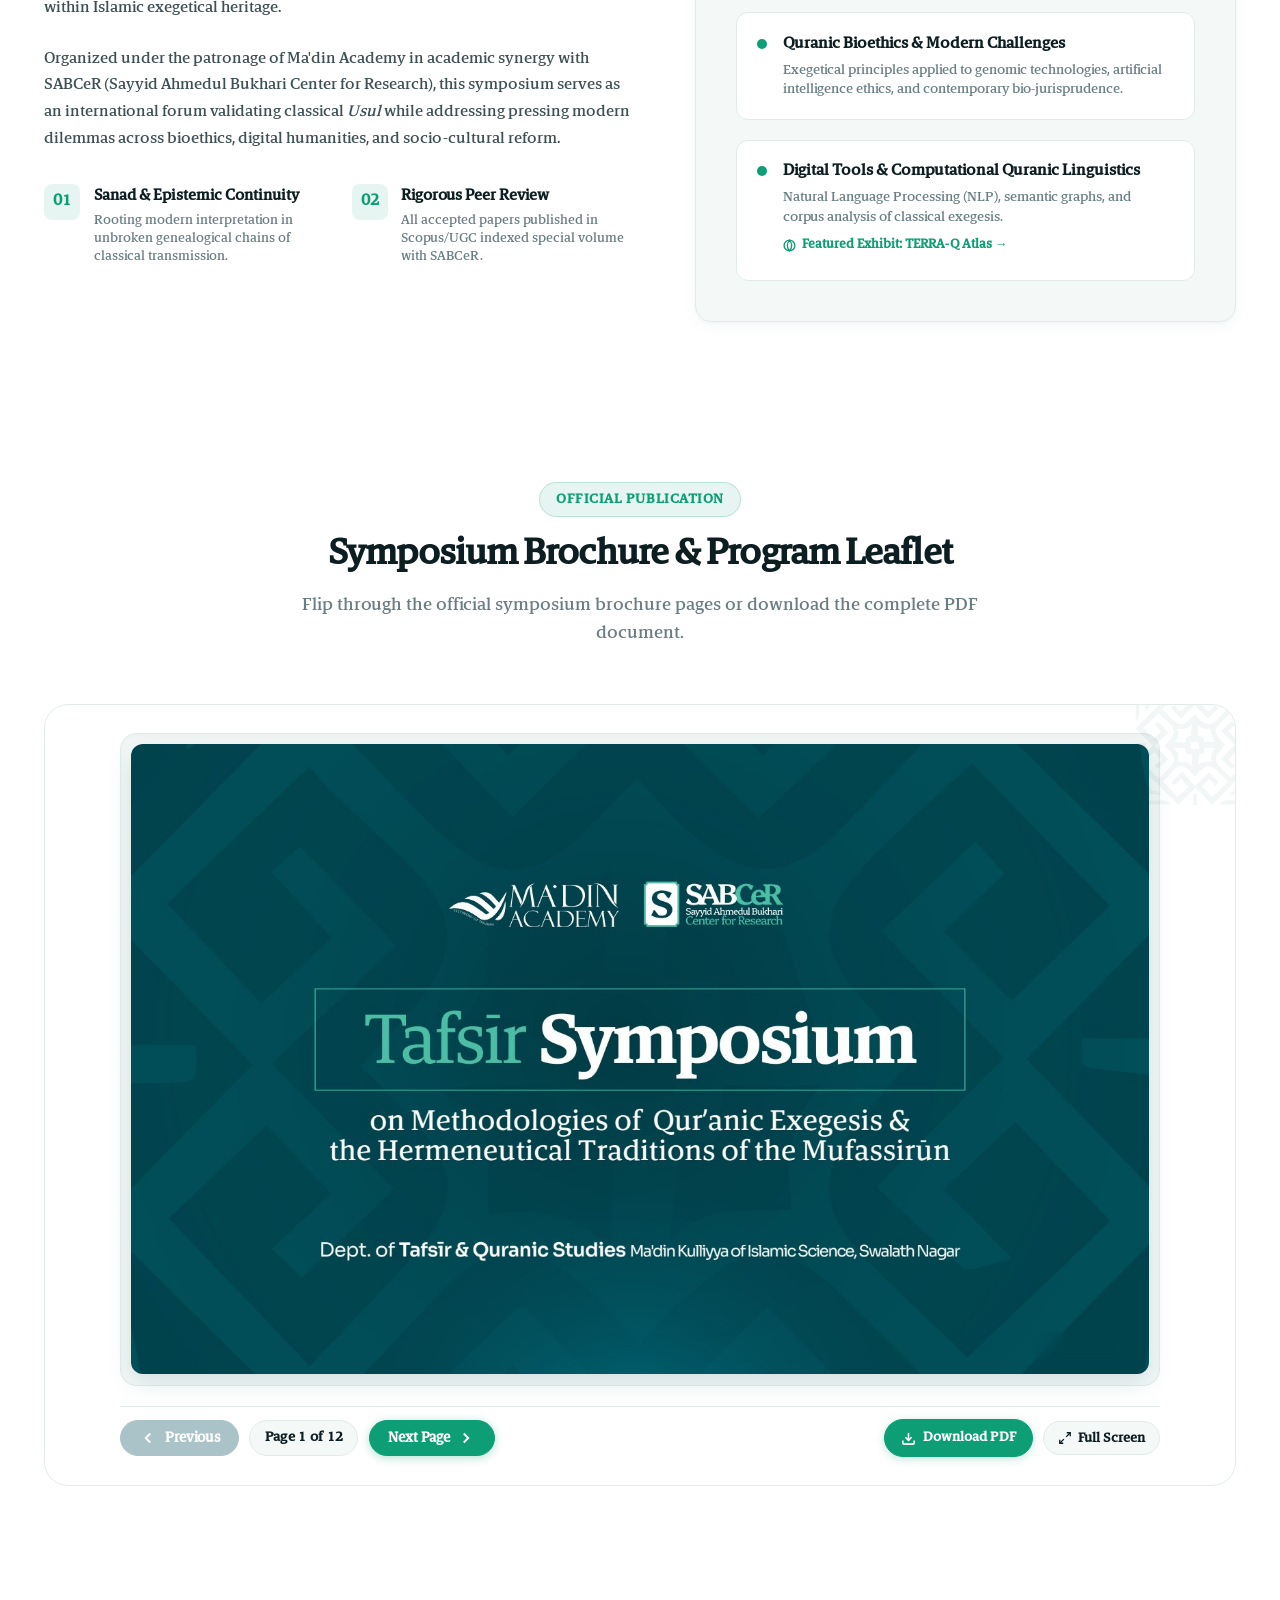
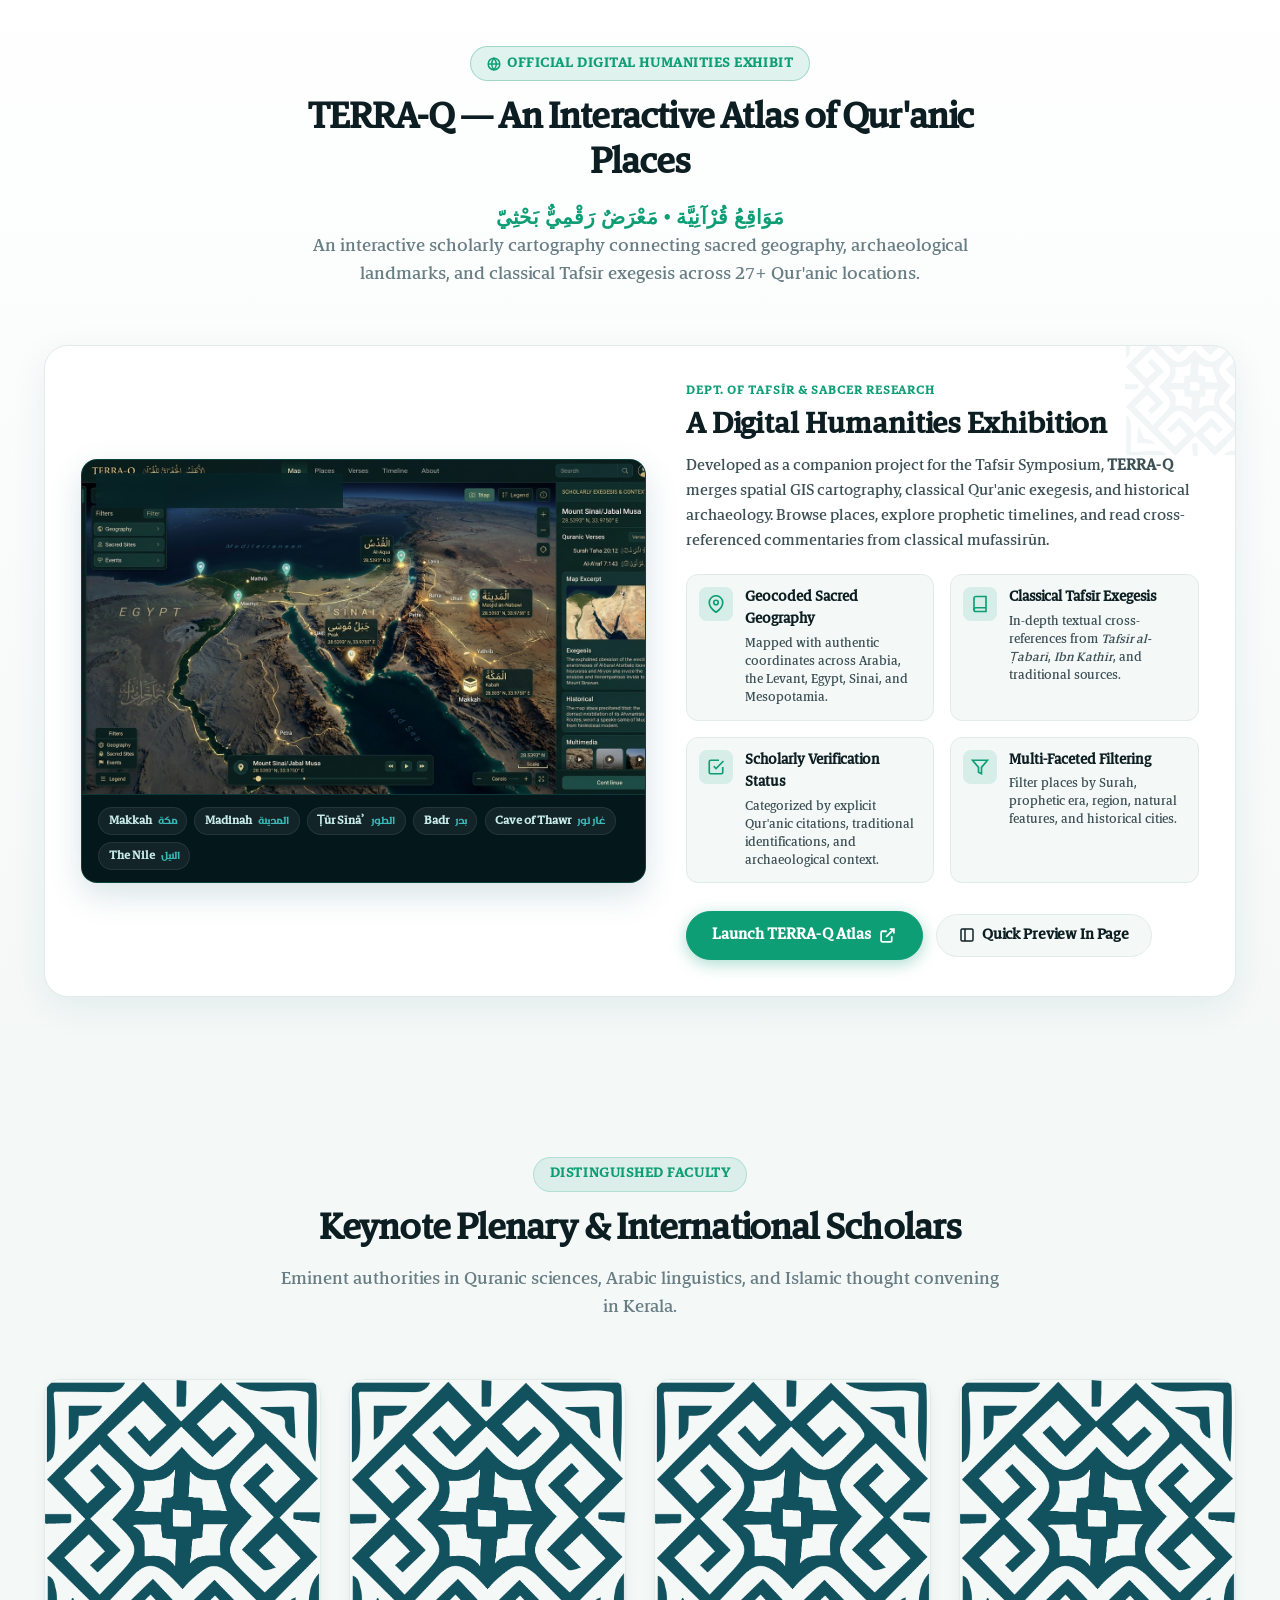
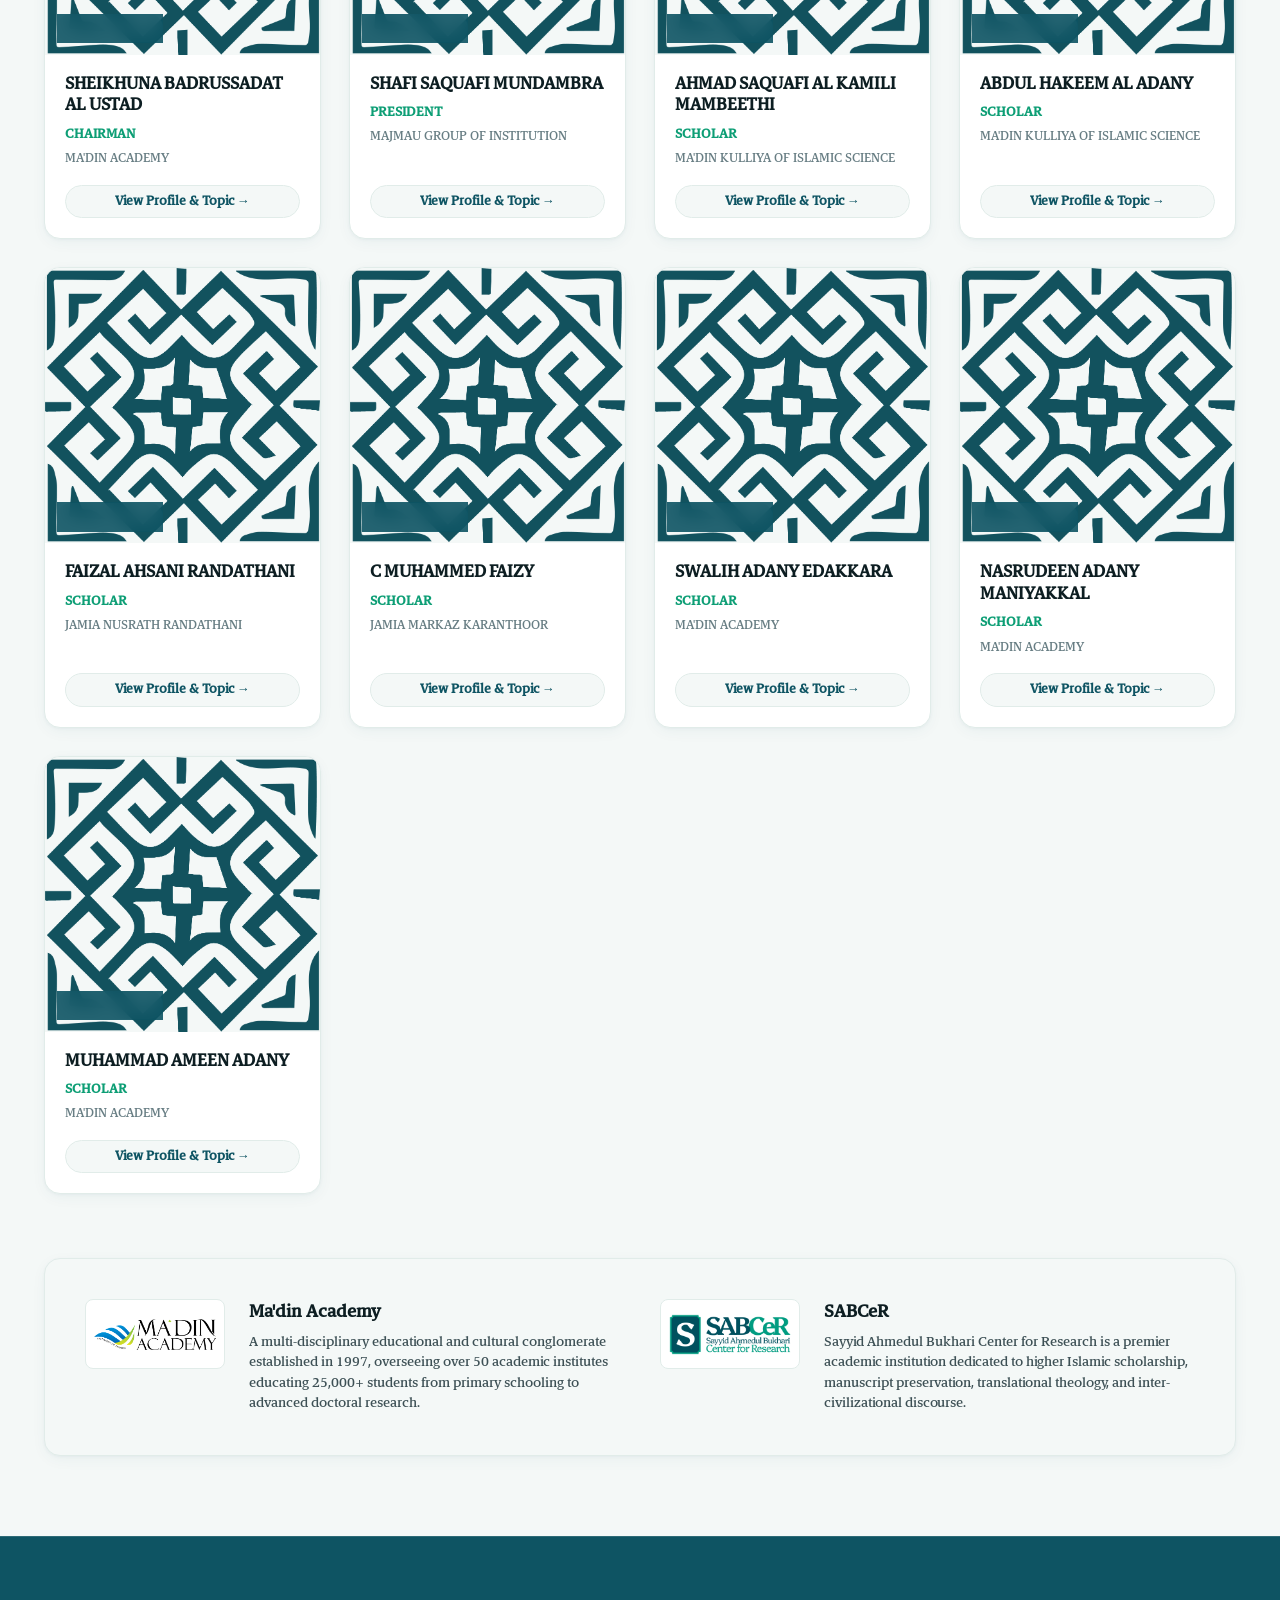
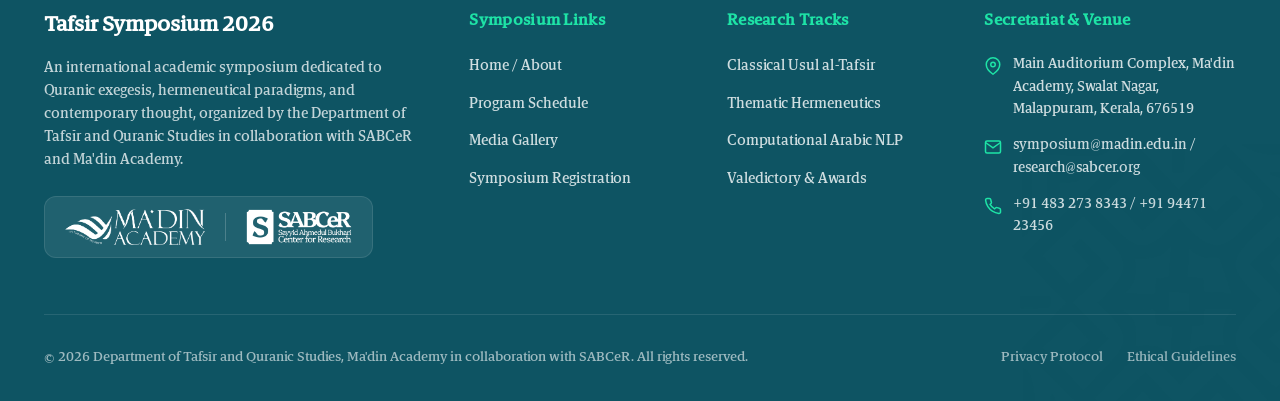
==== commit 6f69b26f: "fix(sync): resolve mobile scholar order sync with direct REST fetch and order sorting" ====
--- a/index.html
+++ b/index.html
@@ -10,7 +10,7 @@
   <link rel="icon" type="image/png" href="element.png">
   
   <!-- Design System CSS -->
-  <link rel="stylesheet" href="styles.css">
+  <link rel="stylesheet" href="styles.css?v=16">
 </head>
 <body>
 
@@ -579,7 +579,7 @@
           <div class="section-header">
             <span class="section-badge">Visual Archives</span>
             <h2>Symposium Media Gallery &amp; Exhibits</h2>
-            <p>Photographic documentation of scholarly sessions, research deliberations, keynote lectures, and rare manuscript exhibitions.</p>
+            <p>Photographic archives of scholarly deliberations, keynote lectures, and research exhibitions. Tap any photograph to view title, details, and context.</p>
           </div>
 
           <!-- Gallery Filter Header -->
@@ -799,13 +799,16 @@
           </button>
         </div>
         <div class="lightbox-caption-panel">
-          <div style="display: flex; align-items: center; justify-content: space-between; margin-bottom: 0.5rem;">
-            <span class="track-tag-badge" id="lightbox-category">Category</span>
-            <span style="font-size: 0.8rem; color: var(--neutral-mid);" id="lightbox-counter">1 / 4</span>
-          </div>
-          <h3 id="lightbox-title" style="font-size: 1.25rem; font-weight: 800; color: var(--neutral-dark); margin-bottom: 0.4rem;"></h3>
-          <p id="lightbox-desc" style="font-size: 0.9rem; color: var(--neutral-dark-muted); line-height: 1.5;"></p>
-          <div style="display: flex; justify-content: flex-end; margin-top: 1rem;">
+          <div style="display: flex; align-items: center; justify-content: space-between; margin-bottom: 0.75rem; flex-wrap: wrap; gap: 0.5rem;">
+            <div style="display: flex; align-items: center; gap: 0.6rem;">
+              <span class="track-tag-badge" id="lightbox-category">Category</span>
+              <span style="font-size: 0.8rem; color: var(--neutral-mid); font-weight: 600;" id="lightbox-timestamp">Oct 21, 2026</span>
+            </div>
+            <span style="font-size: 0.82rem; font-weight: 700; color: var(--neutral-mid);" id="lightbox-counter">1 / 4</span>
+          </div>
+          <h3 id="lightbox-title" style="font-size: 1.3rem; font-weight: 800; color: var(--neutral-dark); margin-bottom: 0.5rem; line-height: 1.35;"></h3>
+          <p id="lightbox-desc" style="font-size: 0.92rem; color: var(--neutral-dark-muted); line-height: 1.6;"></p>
+          <div style="display: flex; justify-content: flex-end; margin-top: 1.25rem;">
             <button class="btn-pill-subtle" onclick="closeModal('lightbox-modal')">Close Lightbox</button>
           </div>
         </div>
@@ -883,8 +886,8 @@
   <script src="https://www.gstatic.com/firebasejs/10.12.2/firebase-database-compat.js"></script>
   <script src="https://www.gstatic.com/firebasejs/10.12.2/firebase-storage-compat.js"></script>
   <script src="https://www.gstatic.com/firebasejs/10.12.2/firebase-analytics-compat.js"></script>
-  <script src="firebase-config.js?v=12"></script>
-  <script src="data.js?v=12"></script>
-  <script src="app.js?v=12"></script>
+  <script src="firebase-config.js?v=16"></script>
+  <script src="data.js?v=16"></script>
+  <script src="app.js?v=16"></script>
 </body>
 </html>
--- a/styles.css
+++ b/styles.css
@@ -1363,115 +1363,130 @@
   color: var(--neutral-mid);
 }
 
-/* Album Grid */
+/* Album Grid - Pure Attached Photo Album Layout */
 .album-grid {
   display: grid;
-  grid-template-columns: repeat(2, 1fr);
-  gap: 2rem;
-}
-
-.album-card {
-  background: var(--surface-base);
-  border: 1px solid var(--subtle-divider);
-  border-radius: var(--radius-lg);
+  grid-template-columns: repeat(3, 1fr);
+  gap: 1.1rem;
+}
+
+@media (min-width: 1400px) {
+  .album-grid {
+    grid-template-columns: repeat(4, 1fr);
+    gap: 1.25rem;
+  }
+}
+
+@media (max-width: 992px) {
+  .album-grid {
+    grid-template-columns: repeat(3, 1fr);
+    gap: 0.85rem;
+  }
+}
+
+@media (max-width: 768px) {
+  .album-grid {
+    grid-template-columns: repeat(2, 1fr);
+    gap: 0.65rem;
+  }
+}
+
+/* Attached Photo Tile */
+.album-photo-item {
+  position: relative;
+  aspect-ratio: 4 / 3;
+  border-radius: var(--radius-md);
   overflow: hidden;
-  box-shadow: var(--shadow-card);
-  transition: var(--transition-base);
+  background: #000000;
+  border: 1px solid var(--subtle-divider);
+  box-shadow: 0 4px 14px rgba(13, 30, 34, 0.08);
   cursor: pointer;
-  display: flex;
-  flex-direction: column;
-}
-
-.album-card:hover {
-  transform: translateY(-6px) scale(1.01);
-  box-shadow: var(--shadow-card-hover);
+  transition: transform 0.3s cubic-bezier(0.2, 0.8, 0.2, 1), box-shadow 0.3s ease, border-color 0.3s ease;
+  user-select: none;
+}
+
+.album-photo-item:hover,
+.album-photo-item:focus-visible {
+  transform: translateY(-5px) scale(1.02);
+  box-shadow: 0 14px 30px rgba(13, 158, 117, 0.22);
   border-color: var(--primary-emerald);
-  outline: 1px solid var(--primary-emerald);
-}
-
-.album-img-wrap {
-  position: relative;
-  aspect-ratio: 16 / 9;
-  overflow: hidden;
-  background: var(--surface-muted);
-}
-
-.album-img {
+  outline: none;
+  z-index: 2;
+}
+
+.album-photo-img {
   width: 100%;
   height: 100%;
   object-fit: cover;
-  transition: transform 0.45s ease;
-}
-
-.album-card:hover .album-img {
-  transform: scale(1.06);
-}
-
-.album-overlay-badge {
+  display: block;
+  transition: transform 0.5s cubic-bezier(0.2, 0.8, 0.2, 1);
+}
+
+.album-photo-item:hover .album-photo-img {
+  transform: scale(1.08);
+}
+
+/* Photo Scrim Overlay (Reveals on Hover / Focus) */
+.album-photo-scrim {
   position: absolute;
-  top: 1rem;
-  left: 1rem;
-  background: rgba(14, 84, 99, 0.85);
+  inset: 0;
+  display: flex;
+  flex-direction: column;
+  justify-content: space-between;
+  padding: 0.85rem;
+  background: linear-gradient(180deg, rgba(13, 30, 34, 0.45) 0%, rgba(13, 30, 34, 0) 40%, rgba(13, 30, 34, 0.75) 100%);
+  opacity: 0;
+  transition: opacity 0.28s ease;
+  pointer-events: none;
+}
+
+.album-photo-item:hover .album-photo-scrim,
+.album-photo-item:focus-visible .album-photo-scrim {
+  opacity: 1;
+}
+
+.album-photo-tag {
+  align-self: flex-start;
+  font-size: 0.72rem;
+  font-weight: 700;
+  padding: 0.25rem 0.65rem;
+  border-radius: var(--radius-full);
+  background: rgba(14, 84, 99, 0.88);
   backdrop-filter: blur(8px);
+  -webkit-backdrop-filter: blur(8px);
   color: #FFFFFF;
-  font-size: 0.72rem;
-  font-weight: 700;
-  padding: 0.3rem 0.8rem;
-  border-radius: var(--radius-full);
-  border: 1px solid rgba(30, 227, 166, 0.3);
-}
-
-.album-zoom-icon {
-  position: absolute;
-  bottom: 1rem;
-  right: 1rem;
-  width: 36px;
-  height: 36px;
-  border-radius: 50%;
-  background: rgba(255, 255, 255, 0.9);
-  color: var(--surface-deep-petrol);
-  display: flex;
-  align-items: center;
-  justify-content: center;
-  opacity: 0;
-  transform: scale(0.8);
-  transition: var(--transition-fast);
-}
-
-.album-card:hover .album-zoom-icon {
-  opacity: 1;
-  transform: scale(1);
-}
-
-.album-caption-wrap {
-  padding: 1.5rem;
-  display: flex;
-  flex-direction: column;
-  gap: 0.5rem;
-}
-
-.album-caption-title {
-  font-size: 1.12rem;
-  font-weight: 800;
-  color: var(--neutral-dark);
-  line-height: 1.35;
-}
-
-.album-caption-desc {
-  font-size: 0.88rem;
-  color: var(--neutral-dark-muted);
-  line-height: 1.5;
-}
-
-.album-meta-row {
-  display: flex;
-  align-items: center;
-  justify-content: space-between;
-  margin-top: 0.5rem;
-  padding-top: 0.75rem;
-  border-top: 1px solid var(--subtle-divider);
-  font-size: 0.78rem;
-  color: var(--neutral-mid);
+  border: 1px solid rgba(30, 227, 166, 0.4);
+  box-shadow: 0 2px 8px rgba(0, 0, 0, 0.25);
+  letter-spacing: 0.01em;
+}
+
+.album-photo-view-hint {
+  align-self: flex-end;
+  display: inline-flex;
+  align-items: center;
+  gap: 0.35rem;
+  font-size: 0.75rem;
+  font-weight: 700;
+  color: #FFFFFF;
+  background: rgba(13, 158, 117, 0.92);
+  backdrop-filter: blur(8px);
+  -webkit-backdrop-filter: blur(8px);
+  padding: 0.32rem 0.75rem;
+  border-radius: var(--radius-full);
+  box-shadow: 0 4px 12px rgba(0, 0, 0, 0.3);
+  transform: translateY(4px);
+  transition: transform 0.25s ease;
+}
+
+.album-photo-item:hover .album-photo-view-hint {
+  transform: translateY(0);
+}
+
+/* Fallback legacy support for album card if needed */
+.album-card {
+  border-radius: var(--radius-md);
+  overflow: hidden;
+  cursor: pointer;
 }
 
 /* ==========================================================================
@@ -1864,6 +1879,161 @@
   border: 2px solid var(--primary-emerald);
   background: var(--surface-muted);
   display: block;
+}
+
+/* Faculty & Speaker Re-ordering Components */
+.reorder-col {
+  display: inline-flex;
+  align-items: center;
+  gap: 0.45rem;
+  justify-content: center;
+  user-select: none;
+}
+
+.reorder-grip-handle {
+  cursor: grab;
+  cursor: -webkit-grab;
+  display: inline-flex;
+  align-items: center;
+  justify-content: center;
+  padding: 0.25rem 0.2rem;
+  color: var(--neutral-mid);
+  border-radius: var(--radius-sm);
+  transition: color var(--transition-fast), transform var(--transition-fast);
+}
+
+.reorder-grip-handle:hover {
+  color: var(--primary-emerald);
+  transform: scale(1.18);
+}
+
+.reorder-grip-handle:active {
+  cursor: grabbing;
+  cursor: -webkit-grabbing;
+}
+
+.order-number-badge {
+  font-size: 0.74rem;
+  font-weight: 800;
+  color: var(--surface-deep-petrol);
+  background: var(--surface-muted);
+  border: 1px solid var(--subtle-divider);
+  padding: 0.2rem 0.4rem;
+  border-radius: var(--radius-sm);
+  min-width: 28px;
+  text-align: center;
+  letter-spacing: -0.02em;
+}
+
+.reorder-arrows {
+  display: inline-flex;
+  flex-direction: column;
+  gap: 2px;
+}
+
+.btn-reorder-arrow {
+  width: 22px;
+  height: 16px;
+  display: inline-flex;
+  align-items: center;
+  justify-content: center;
+  border: 1px solid var(--subtle-divider);
+  background: #FFFFFF;
+  color: var(--surface-deep-petrol);
+  border-radius: 3px;
+  cursor: pointer;
+  padding: 0;
+  transition: var(--transition-fast);
+}
+
+.btn-reorder-arrow:hover:not(.disabled):not(:disabled) {
+  background: var(--surface-deep-petrol);
+  color: #FFFFFF;
+  border-color: var(--surface-deep-petrol);
+  transform: scale(1.08);
+}
+
+.btn-reorder-arrow.disabled,
+.btn-reorder-arrow:disabled {
+  opacity: 0.22;
+  cursor: not-allowed;
+  background: var(--surface-muted);
+  pointer-events: none;
+}
+
+.speaker-reorder-row {
+  transition: background-color var(--transition-fast), opacity var(--transition-fast);
+}
+
+.speaker-reorder-row.dragging-row {
+  opacity: 0.35;
+  background: rgba(13, 158, 117, 0.08) !important;
+}
+
+.speaker-reorder-row.drag-over-above {
+  border-top: 3px solid var(--primary-emerald) !important;
+  background: rgba(13, 158, 117, 0.05);
+}
+
+.speaker-reorder-row.drag-over-below {
+  border-bottom: 3px solid var(--primary-emerald) !important;
+  background: rgba(13, 158, 117, 0.05);
+}
+
+.gallery-admin-thumb {
+  width: 68px;
+  height: 50px;
+  border-radius: var(--radius-md);
+  object-fit: cover;
+  border: 1.5px solid var(--subtle-divider);
+  background: var(--surface-muted);
+  display: block;
+  cursor: pointer;
+  transition: transform var(--transition-fast), border-color var(--transition-fast), box-shadow var(--transition-fast);
+}
+
+.gallery-admin-thumb:hover {
+  transform: scale(1.08);
+  border-color: var(--primary-emerald);
+  box-shadow: 0 4px 12px rgba(13, 158, 117, 0.2);
+}
+
+.album-cat-badge {
+  display: inline-flex;
+  align-items: center;
+  padding: 0.25rem 0.65rem;
+  border-radius: var(--radius-full);
+  font-size: 0.76rem;
+  font-weight: 700;
+  white-space: nowrap;
+  background: rgba(13, 158, 117, 0.1);
+  color: var(--primary-emerald);
+  border: 1px solid rgba(13, 158, 117, 0.25);
+}
+
+.album-cat-badge[data-cat="Inauguration"] {
+  background: rgba(13, 158, 117, 0.12);
+  color: var(--primary-emerald);
+  border: 1px solid rgba(13, 158, 117, 0.3);
+}
+
+.album-cat-badge[data-cat="Paper Presentations"] {
+  background: rgba(43, 90, 158, 0.12);
+  color: #1E5BA8;
+  border: 1px solid rgba(43, 90, 158, 0.3);
+}
+
+.album-cat-badge[data-cat="Scholarly Panels"] {
+  background: rgba(180, 83, 9, 0.12);
+  color: #B45309;
+  border: 1px solid rgba(180, 83, 9, 0.3);
+}
+
+.album-cat-badge[data-cat="Posters & Exhibits"],
+.album-cat-badge[data-cat="Posters &amp; Exhibits"] {
+  background: rgba(109, 40, 217, 0.12);
+  color: #6D28D9;
+  border: 1px solid rgba(109, 40, 217, 0.3);
 }
 
 /* Table Search & Export Bar */
@@ -2326,7 +2496,8 @@
   }
   
   .album-grid {
-    grid-template-columns: 1fr;
+    grid-template-columns: repeat(2, 1fr);
+    gap: 0.65rem;
   }
   
   .metrics-grid {
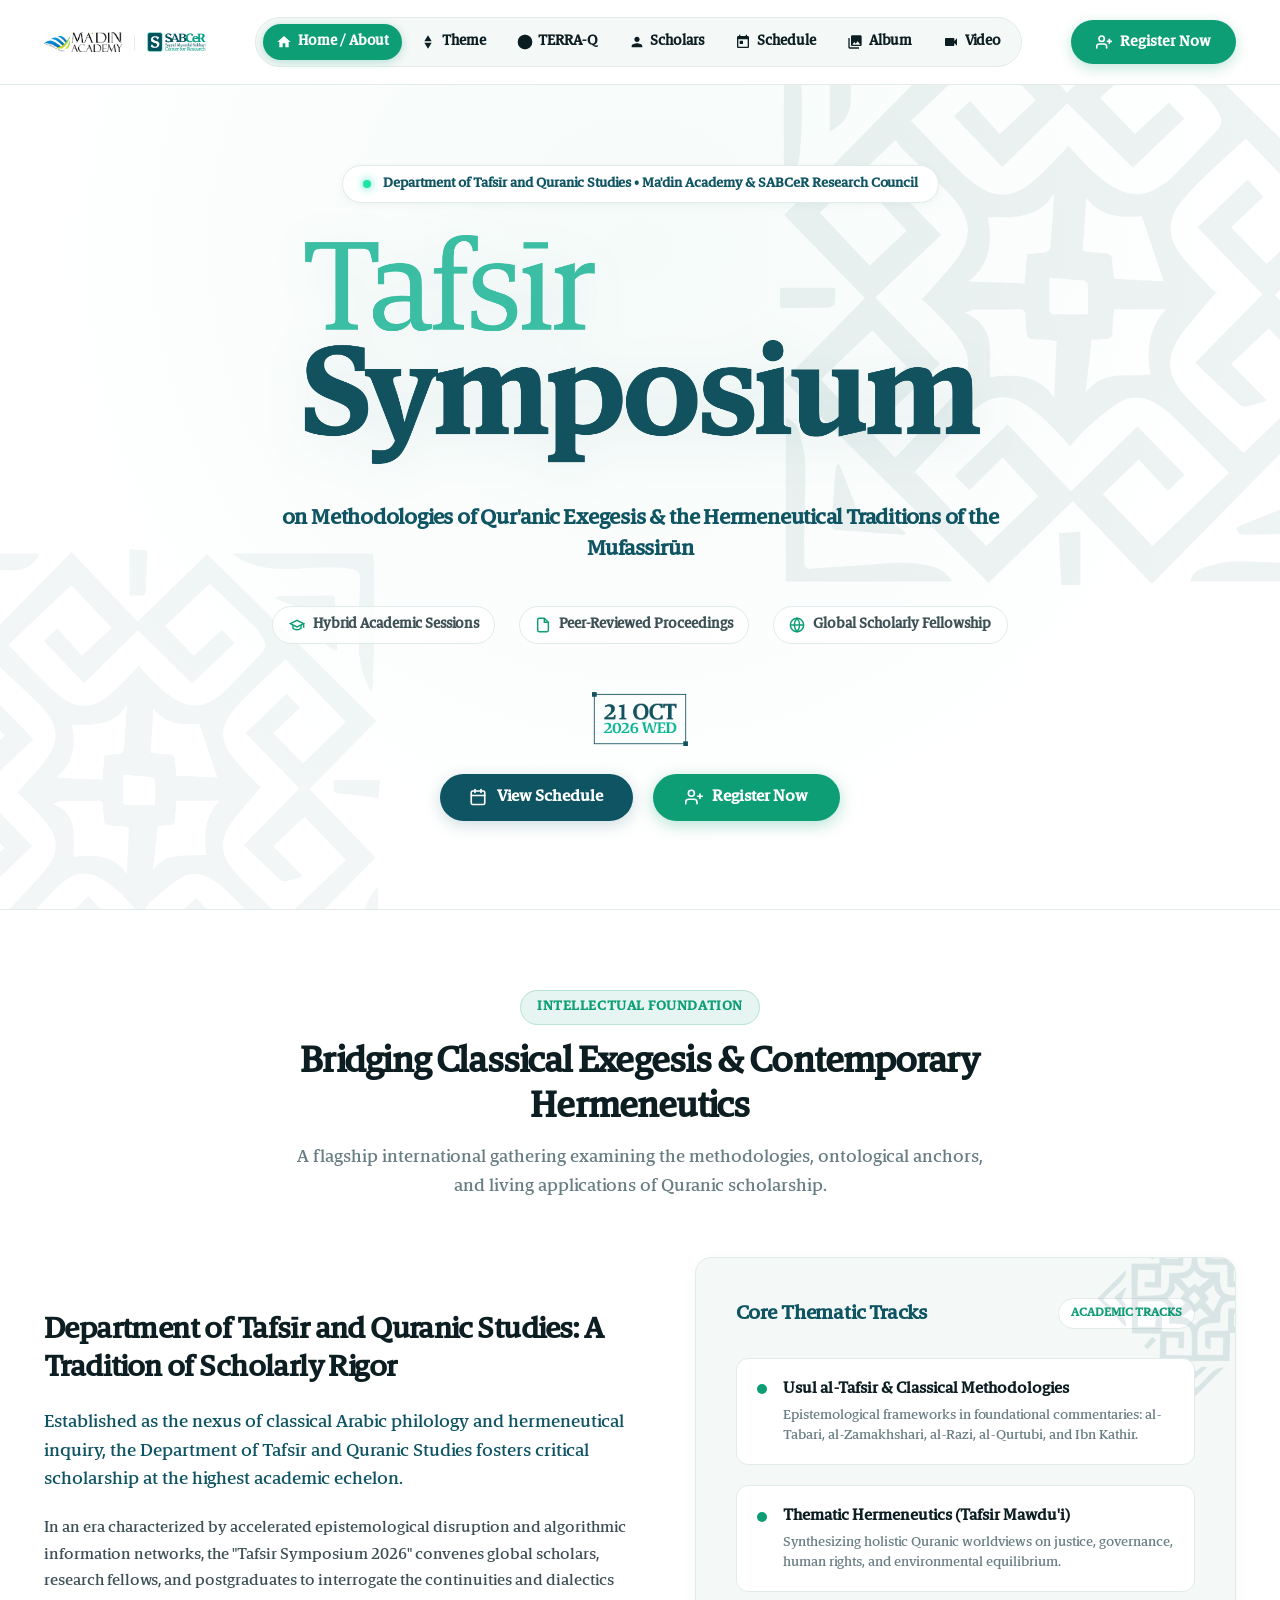
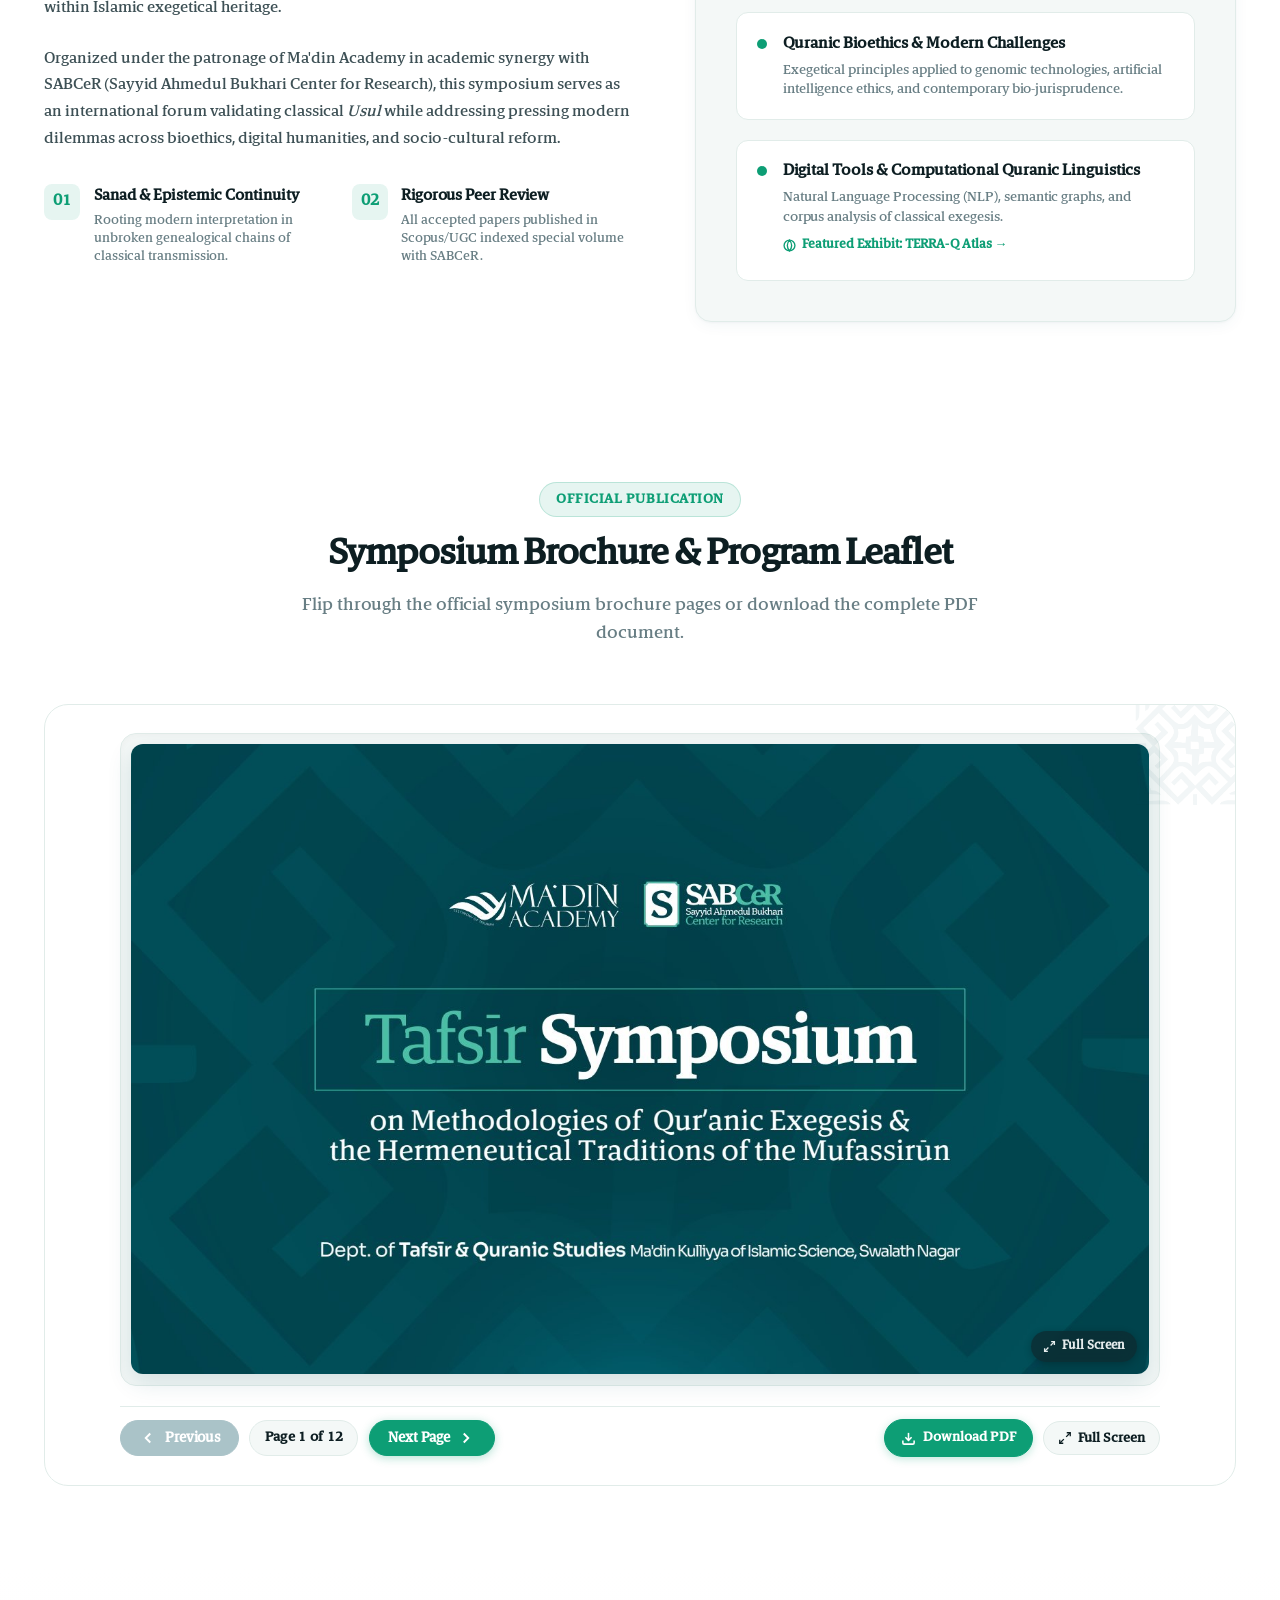
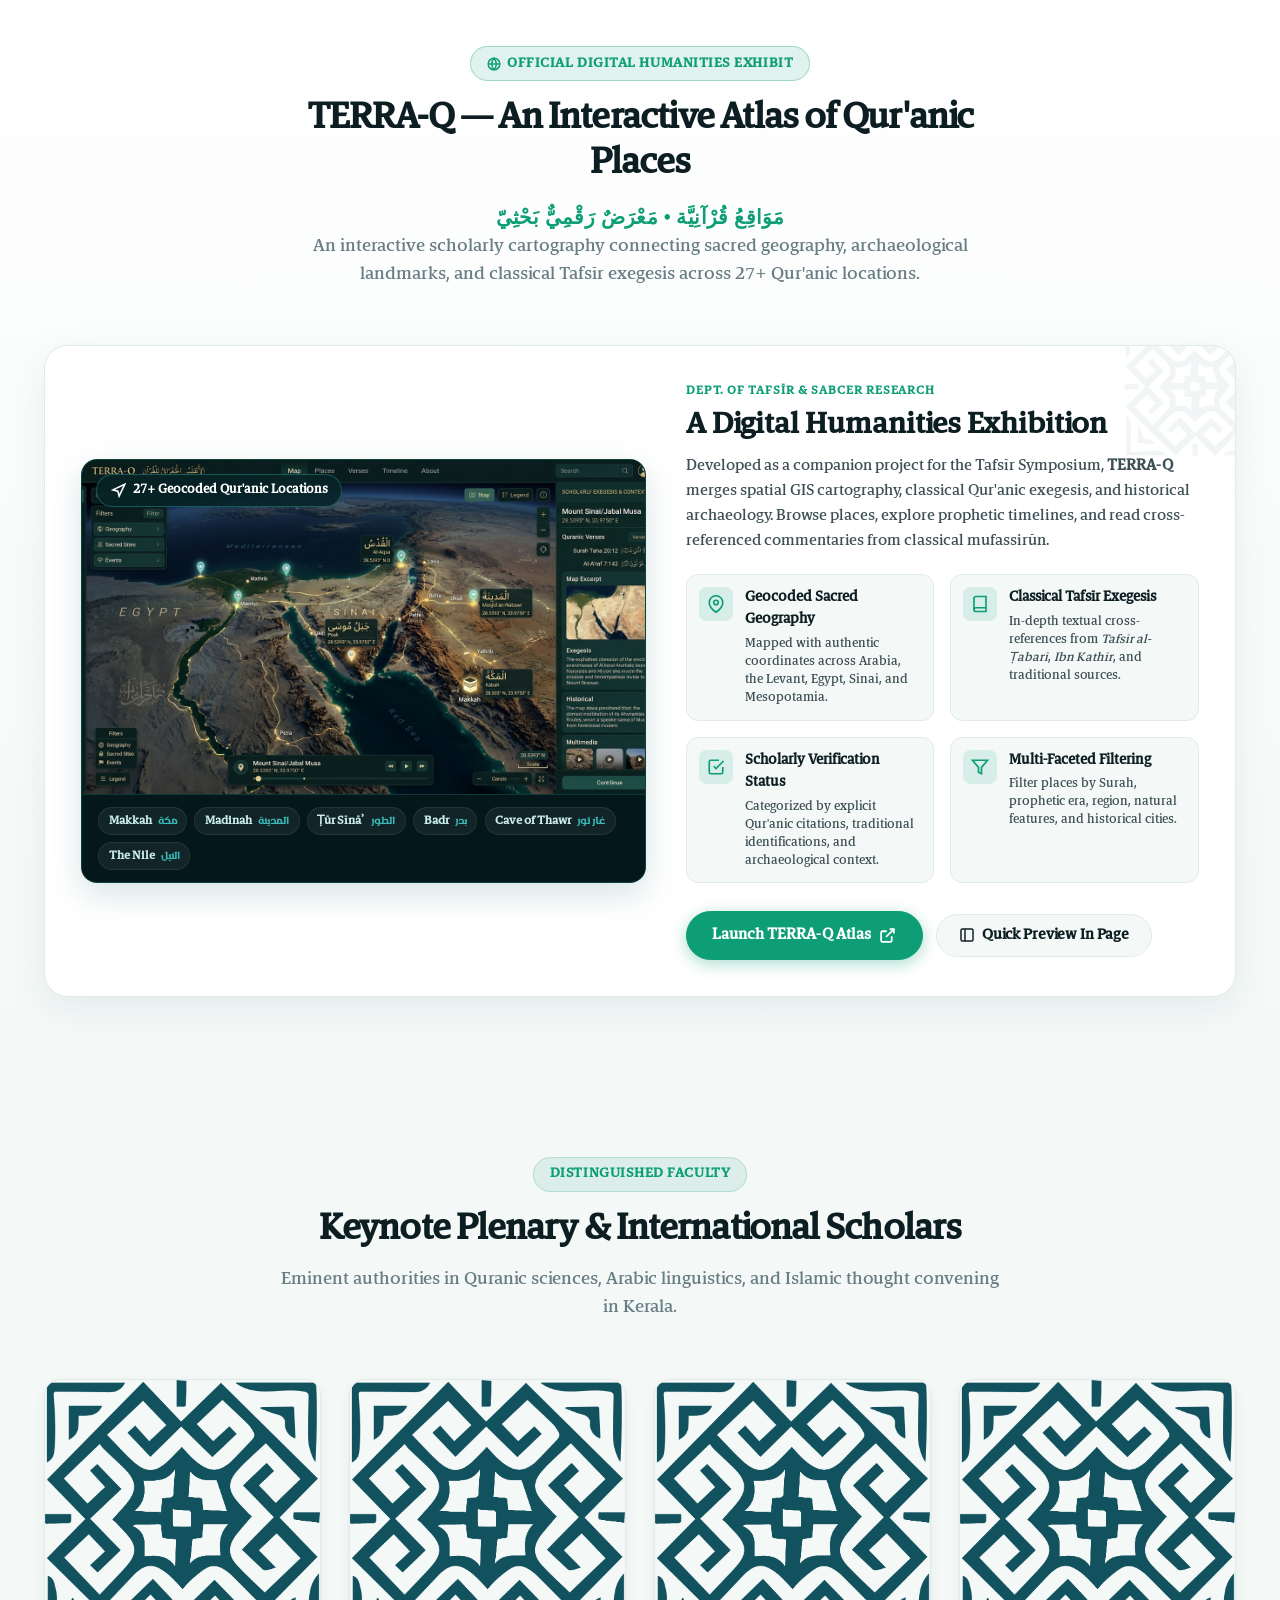
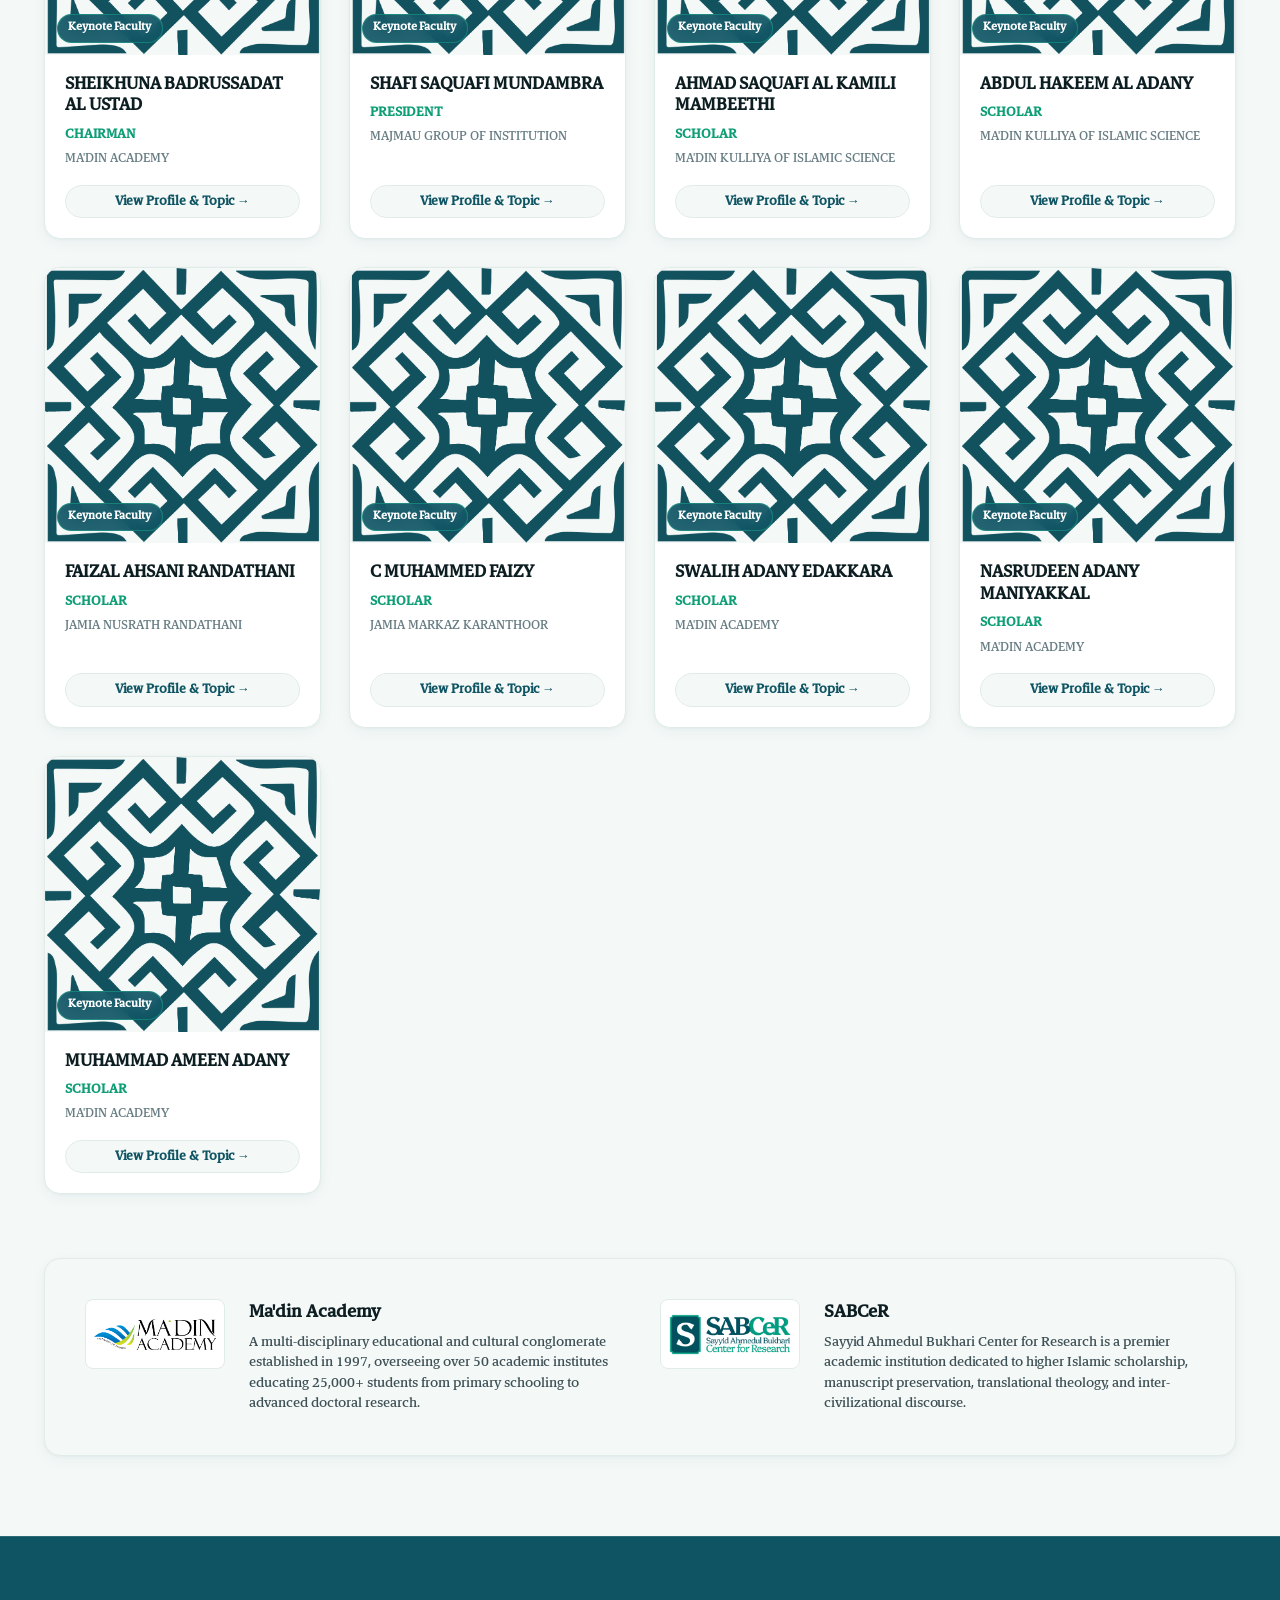
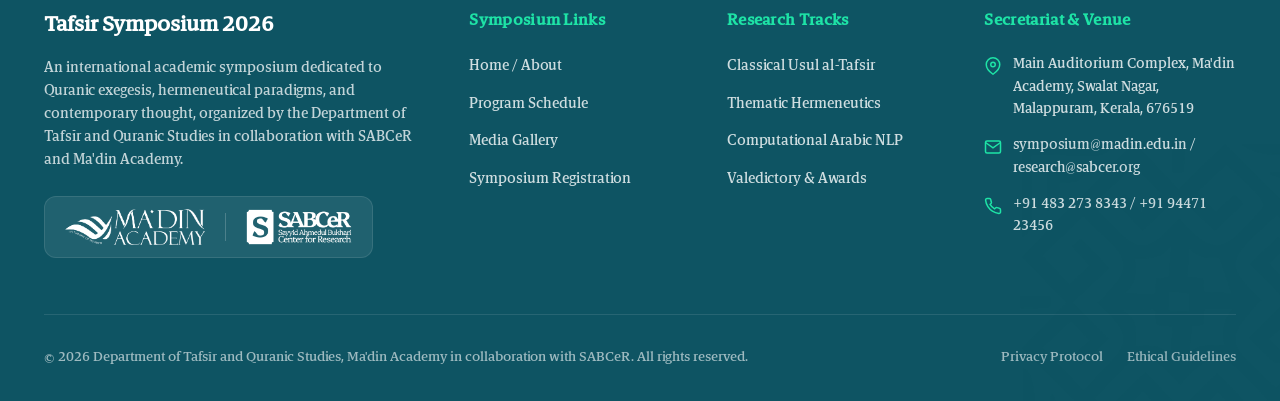
==== commit f49784be: "Install Vercel Web Analytics Implemented Vercel Web Analytics for this project  ## Project Context T" ====
--- a/index.html
+++ b/index.html
@@ -10,7 +10,13 @@
   <link rel="icon" type="image/png" href="element.png">
   
   <!-- Design System CSS -->
-  <link rel="stylesheet" href="styles.css?v=16">
+  <link rel="stylesheet" href="styles.css?v=17">
+  
+  <!-- Vercel Web Analytics -->
+  <script>
+    window.va = window.va || function () { (window.vaq = window.vaq || []).push(arguments); };
+  </script>
+  <script defer src="/_vercel/insights/script.js"></script>
 </head>
 <body>
 
@@ -586,6 +592,7 @@
           <div class="album-header-bar">
             <div class="album-filter-pills">
               <button class="album-pill active" data-category="All" onclick="filterGallery('All')">All</button>
+              <button class="album-pill" data-category="Videos" onclick="filterGallery('Videos')">Videos 🎬</button>
               <button class="album-pill" data-category="Inauguration" onclick="filterGallery('Inauguration')">Inauguration</button>
               <button class="album-pill" data-category="Paper Presentations" onclick="filterGallery('Paper Presentations')">Paper Presentations</button>
               <button class="album-pill" data-category="Scholarly Panels" onclick="filterGallery('Scholarly Panels')">Scholarly Panels</button>
@@ -791,6 +798,8 @@
       <div class="lightbox-content-box">
         <div class="lightbox-img-frame">
           <img id="lightbox-img" src="" alt="Symposium Gallery Detail">
+          <video id="lightbox-video" class="lightbox-video-player" controls playsinline style="display: none;"></video>
+          <iframe id="lightbox-iframe" class="lightbox-video-iframe" style="display: none;" allow="accelerometer; autoplay; clipboard-write; encrypted-media; gyroscope; picture-in-picture" allowfullscreen></iframe>
           <button class="lightbox-nav-btn lightbox-prev" onclick="navigateLightbox(-1)" aria-label="Previous Image">
             &#10094;
           </button>
@@ -886,8 +895,8 @@
   <script src="https://www.gstatic.com/firebasejs/10.12.2/firebase-database-compat.js"></script>
   <script src="https://www.gstatic.com/firebasejs/10.12.2/firebase-storage-compat.js"></script>
   <script src="https://www.gstatic.com/firebasejs/10.12.2/firebase-analytics-compat.js"></script>
-  <script src="firebase-config.js?v=16"></script>
-  <script src="data.js?v=16"></script>
-  <script src="app.js?v=16"></script>
+  <script src="firebase-config.js?v=17"></script>
+  <script src="data.js?v=17"></script>
+  <script src="app.js?v=17"></script>
 </body>
 </html>
--- a/styles.css
+++ b/styles.css
@@ -3397,3 +3397,126 @@
   }
 }
 
+/* ==========================================================================
+   ALBUM VIDEO INTEGRATION & MEDIA SWITCHER STYLES
+   ========================================================================== */
+
+/* Video Play Overlay for Album Grid Tiles */
+.album-video-play-overlay {
+  position: absolute;
+  inset: 0;
+  display: flex;
+  align-items: center;
+  justify-content: center;
+  pointer-events: none;
+  z-index: 2;
+}
+
+.video-play-circle {
+  width: 52px;
+  height: 52px;
+  border-radius: 50%;
+  background: rgba(13, 158, 117, 0.9);
+  backdrop-filter: blur(4px);
+  display: flex;
+  align-items: center;
+  justify-content: center;
+  color: #FFFFFF;
+  box-shadow: 0 8px 24px rgba(13, 158, 117, 0.45), 0 0 0 4px rgba(255, 255, 255, 0.25);
+  transition: transform 0.25s ease, background 0.25s ease, box-shadow 0.25s ease;
+}
+
+.video-play-circle svg {
+  margin-left: 3px;
+  filter: drop-shadow(0 2px 4px rgba(0,0,0,0.3));
+}
+
+.album-photo-item:hover .video-play-circle {
+  transform: scale(1.15);
+  background: #0D9E75;
+  box-shadow: 0 10px 28px rgba(13, 158, 117, 0.65), 0 0 0 6px rgba(30, 227, 166, 0.4);
+}
+
+.video-pill-badge {
+  position: absolute;
+  top: 12px;
+  right: 12px;
+  background: rgba(14, 84, 99, 0.85);
+  backdrop-filter: blur(8px);
+  color: #FFFFFF;
+  font-size: 0.72rem;
+  font-weight: 800;
+  padding: 0.25rem 0.6rem;
+  border-radius: var(--radius-full);
+  display: flex;
+  align-items: center;
+  gap: 0.35rem;
+  border: 1px solid rgba(255, 255, 255, 0.25);
+  box-shadow: 0 4px 12px rgba(0, 0, 0, 0.2);
+  z-index: 3;
+}
+
+/* Lightbox Video Element Styling */
+.lightbox-video-player {
+  max-width: 100%;
+  max-height: 70vh;
+  width: 100%;
+  background: #000000;
+  border-radius: var(--radius-md);
+  outline: none;
+  display: block;
+}
+
+.lightbox-video-iframe {
+  width: 100%;
+  height: 55vh;
+  border: 0;
+  border-radius: var(--radius-md);
+  background: #000000;
+}
+
+/* Admin Media Type Switcher */
+.media-type-selector {
+  display: flex;
+  gap: 0.5rem;
+  background: var(--surface-muted);
+  padding: 0.35rem;
+  border-radius: var(--radius-md);
+  border: 1px solid var(--subtle-divider);
+  margin-bottom: 1.25rem;
+}
+
+.media-type-btn {
+  flex: 1;
+  padding: 0.65rem 1rem;
+  font-size: 0.88rem;
+  font-weight: 700;
+  border-radius: var(--radius-sm);
+  border: none;
+  background: transparent;
+  color: var(--neutral-mid);
+  cursor: pointer;
+  display: flex;
+  align-items: center;
+  justify-content: center;
+  gap: 0.5rem;
+  transition: all 0.2s ease;
+}
+
+.media-type-btn.active {
+  background: #FFFFFF;
+  color: var(--surface-deep-petrol);
+  box-shadow: 0 2px 8px rgba(0, 0, 0, 0.08);
+  border: 1px solid rgba(13, 158, 117, 0.3);
+}
+
+.media-type-btn:hover:not(.active) {
+  color: var(--neutral-dark);
+}
+
+.album-cat-badge[data-cat="Videos"] {
+  background: rgba(14, 84, 99, 0.12);
+  color: var(--surface-deep-petrol);
+  border-color: rgba(14, 84, 99, 0.3);
+}
+
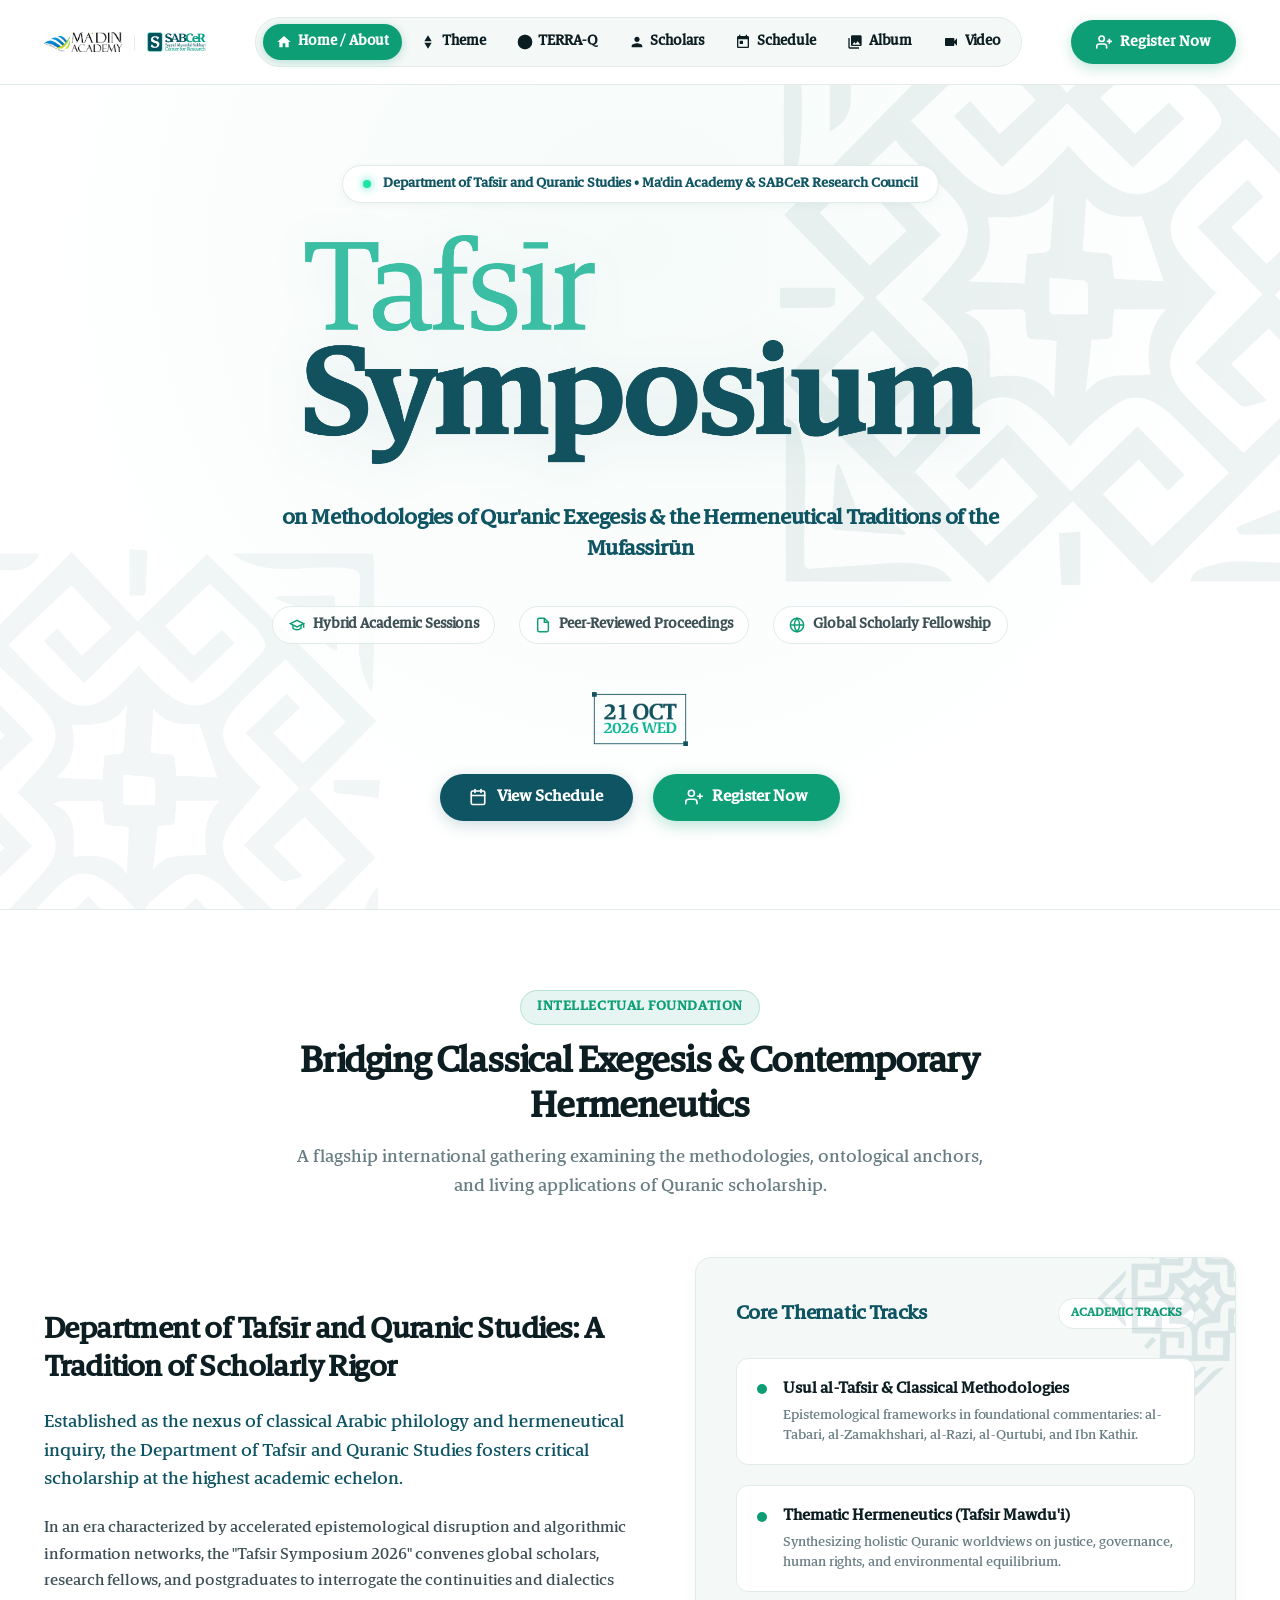
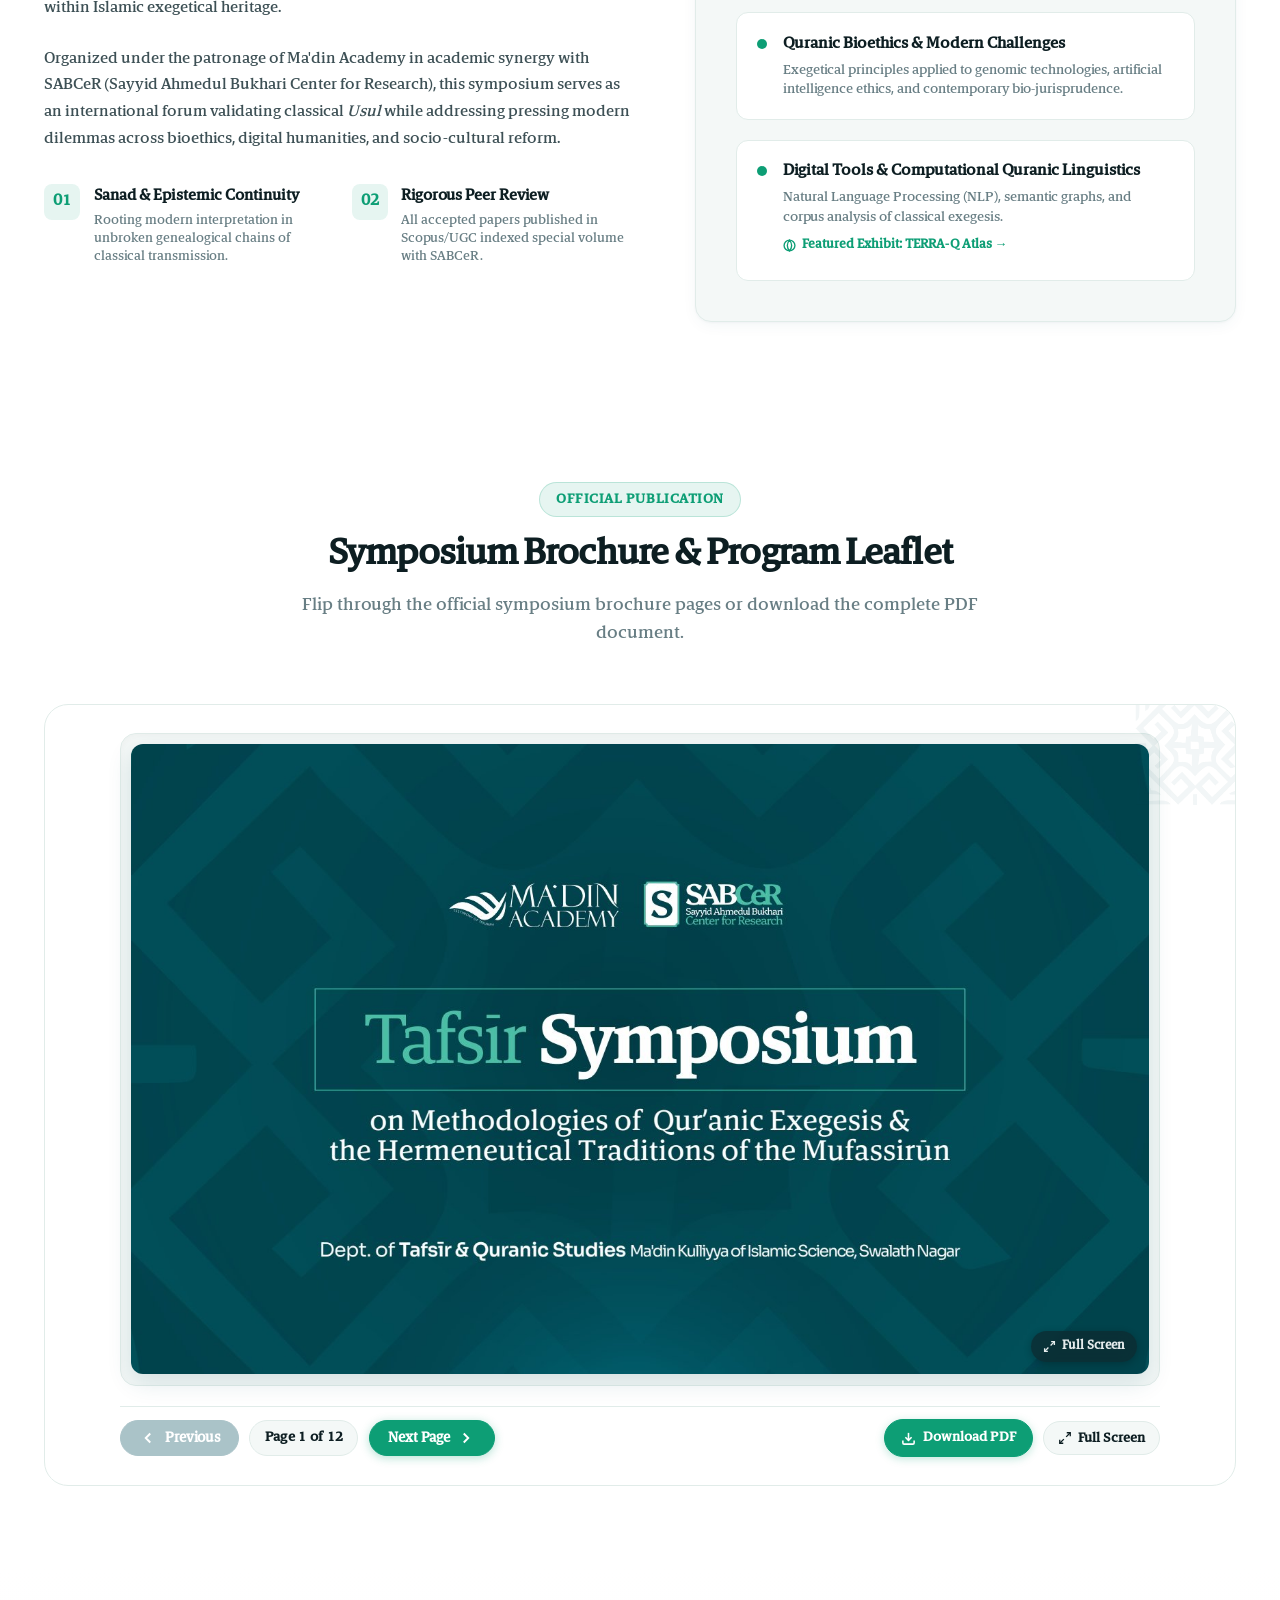
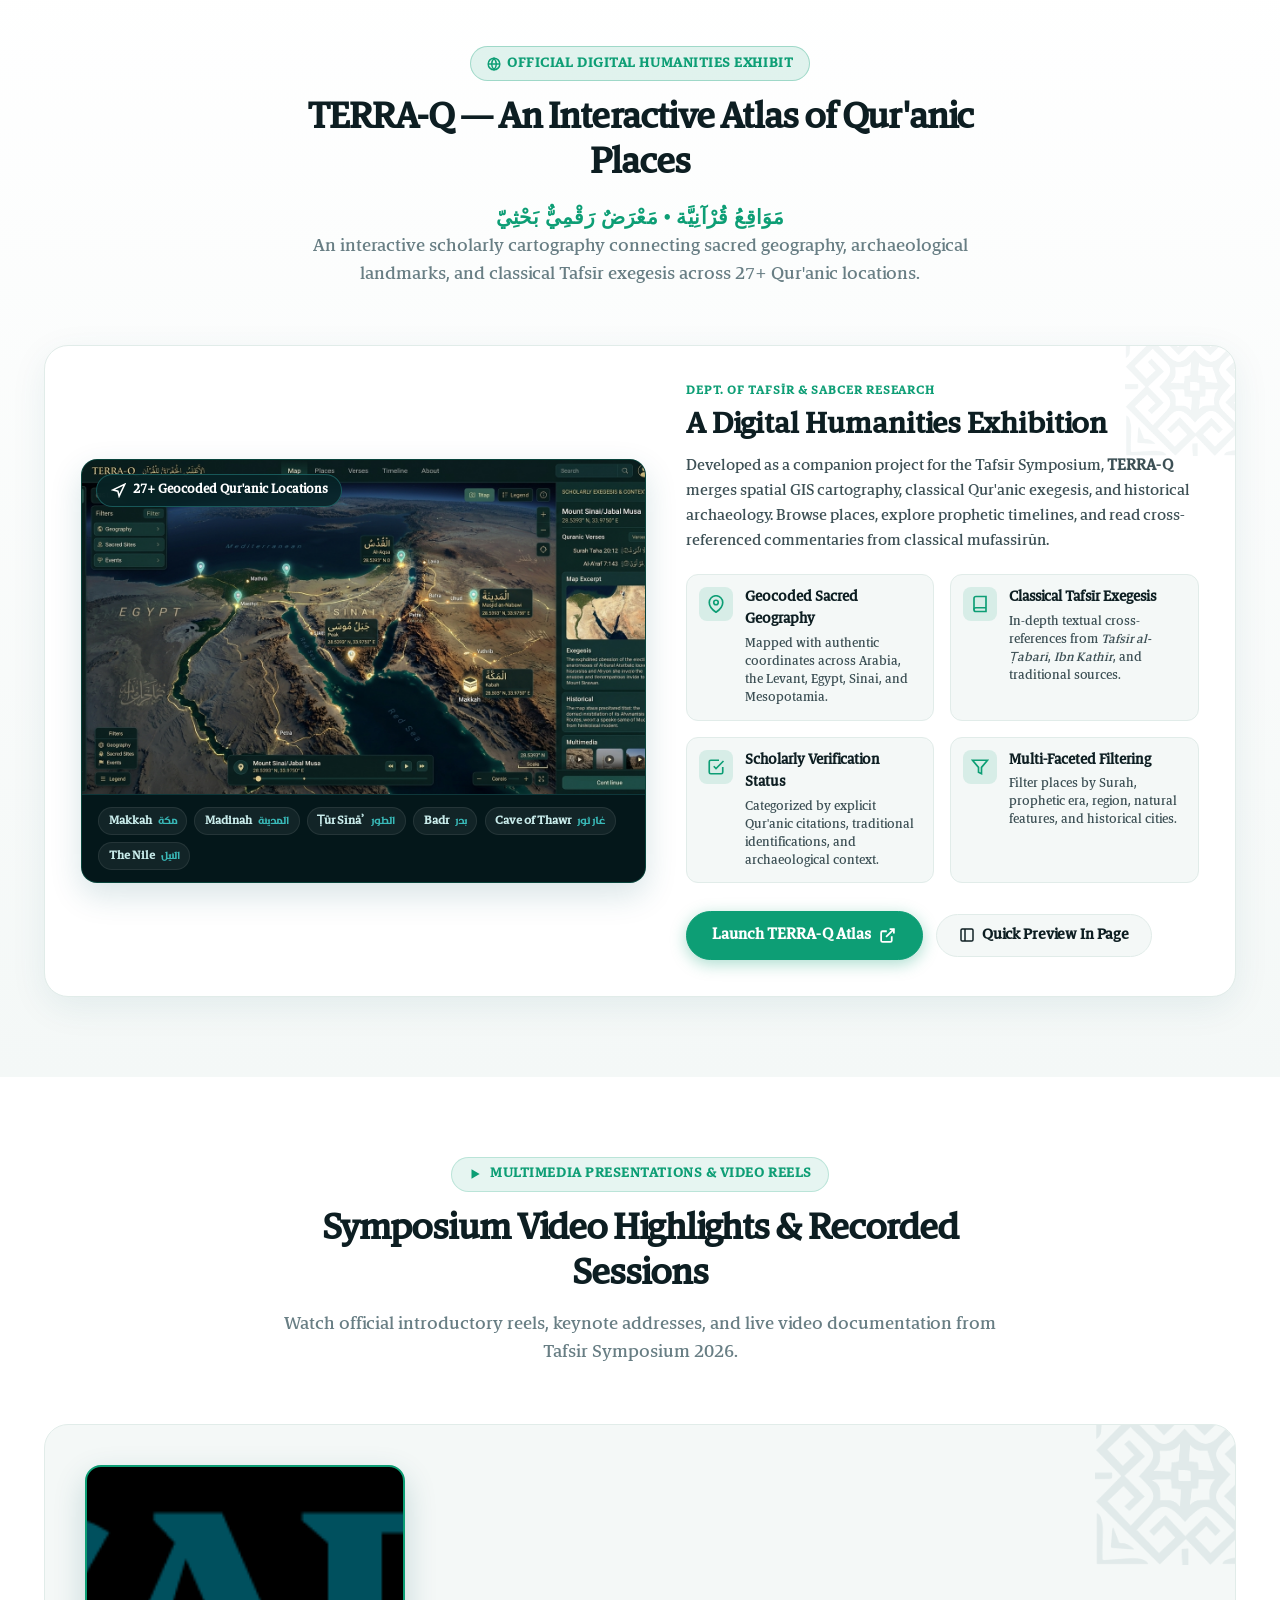
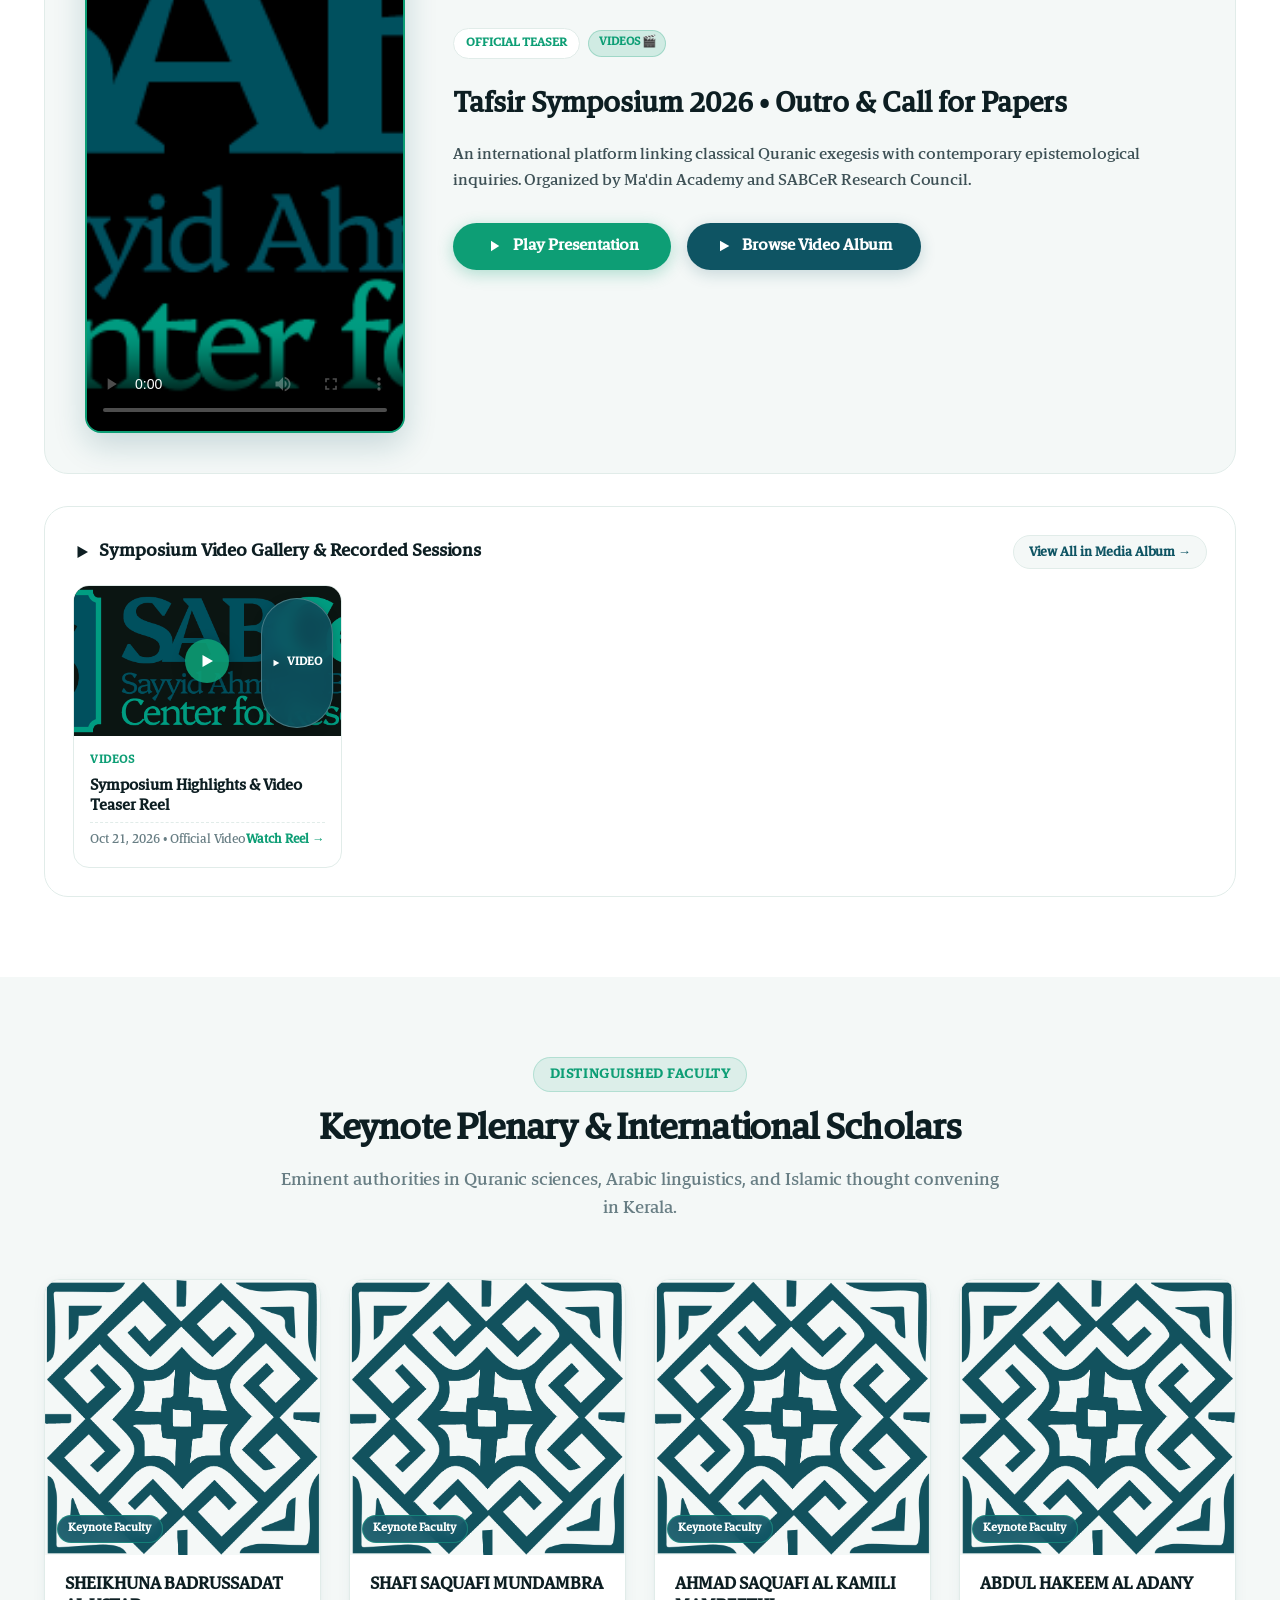
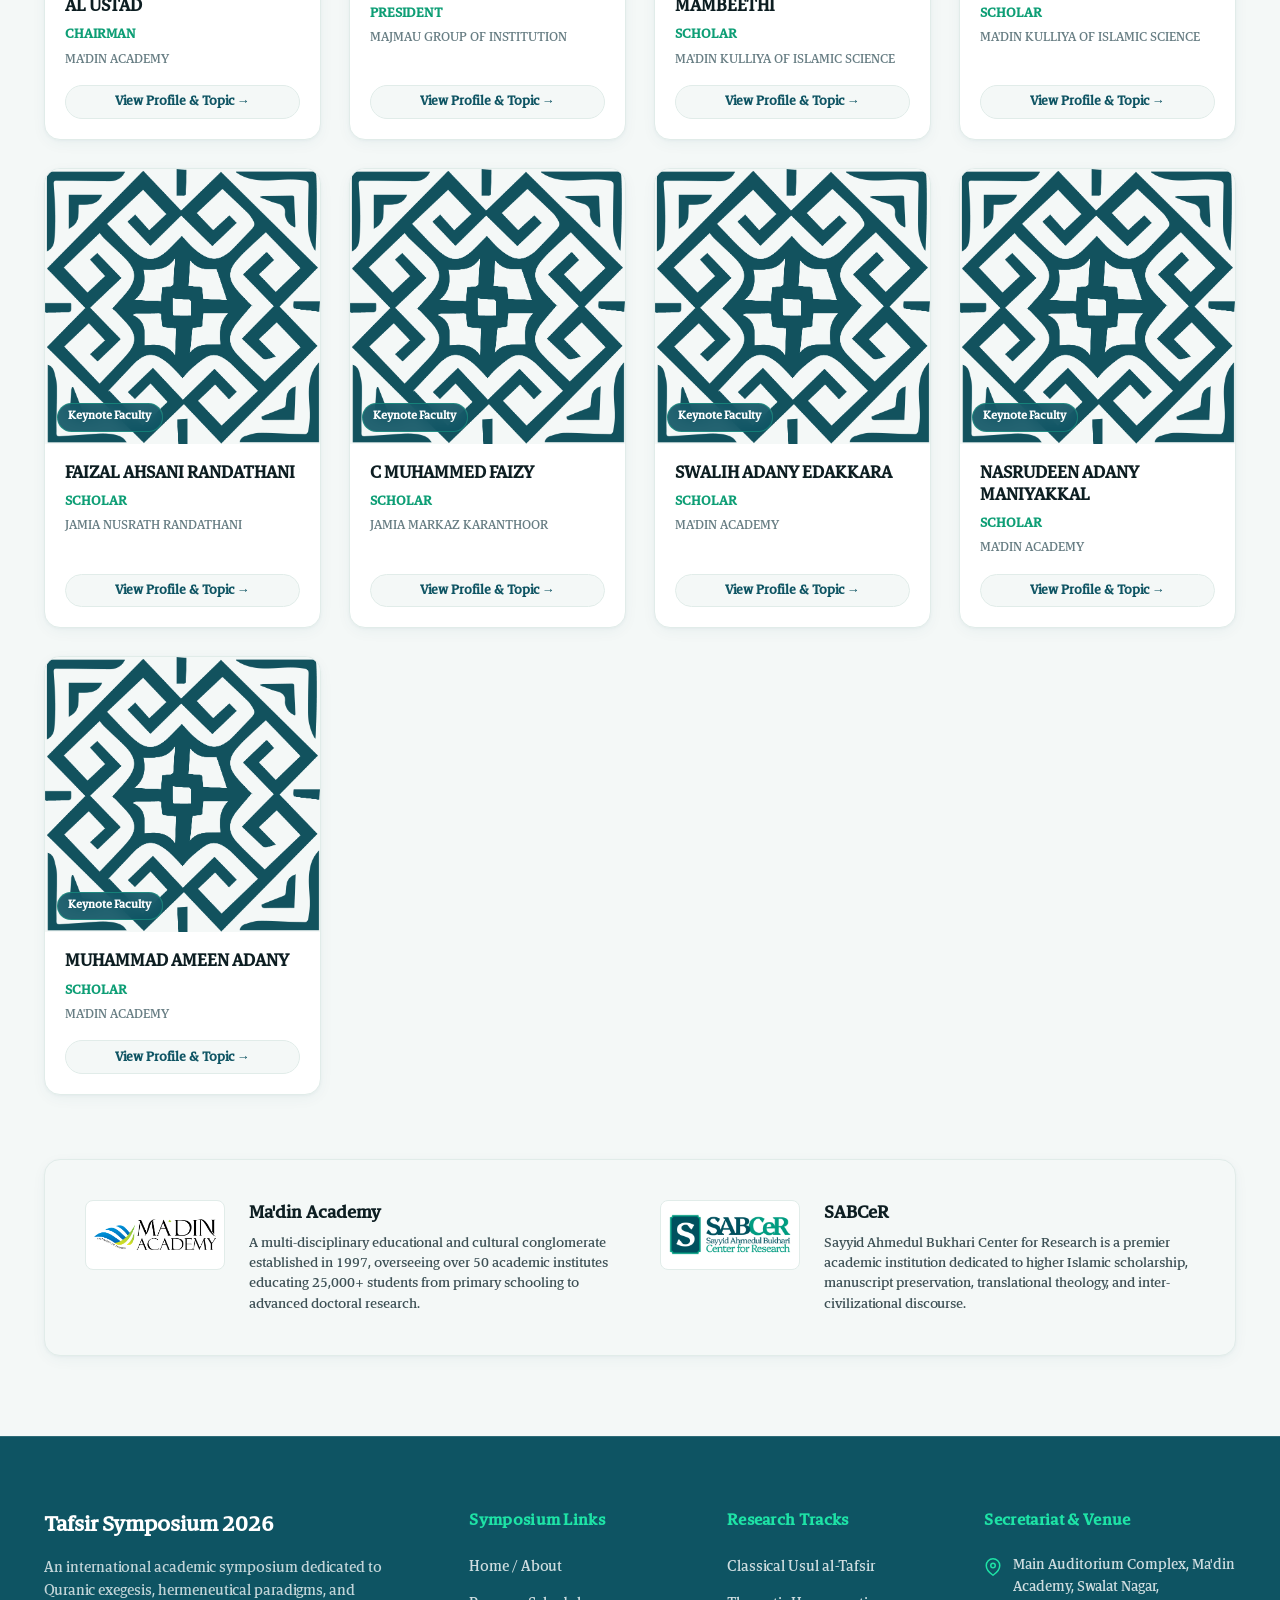
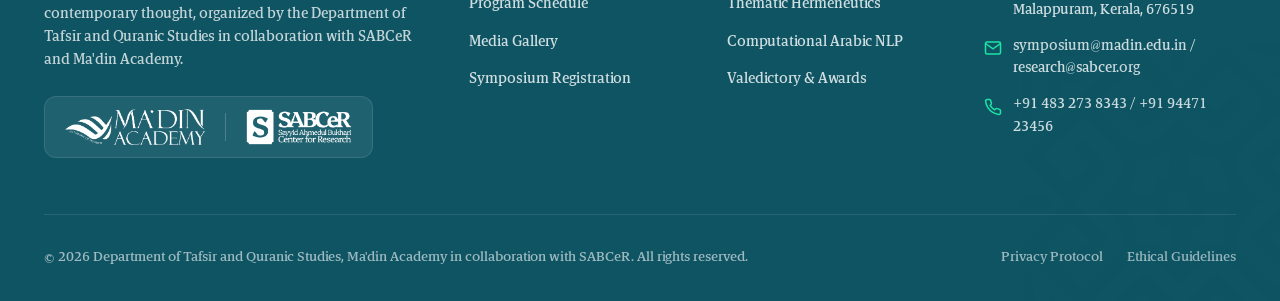
==== commit 0e349a60: "fix(public): feature video showcase and reels directly on public home page and add fast REST gallery" ====
--- a/index.html
+++ b/index.html
@@ -10,13 +10,7 @@
   <link rel="icon" type="image/png" href="element.png">
   
   <!-- Design System CSS -->
-  <link rel="stylesheet" href="styles.css?v=17">
-  
-  <!-- Vercel Web Analytics -->
-  <script>
-    window.va = window.va || function () { (window.vaq = window.vaq || []).push(arguments); };
-  </script>
-  <script defer src="/_vercel/insights/script.js"></script>
+  <link rel="stylesheet" href="styles.css?v=18">
 </head>
 <body>
 
@@ -65,7 +59,7 @@
           <svg viewBox="0 0 24 24"><path d="M22 16V4c0-1.1-.9-2-2-2H8c-1.1 0-2 .9-2 2v12c0 1.1.9 2 2 2h12c1.1 0 2-.9 2-2zm-11-4l2.03 2.71L16 11l4 5H8l3-4zM2 6v14c0 1.1.9 2 2 2h14v-2H4V6H2z"/></svg>
           Album
         </a>
-        <a href="#video" class="nav-link" data-view="video" onclick="navigateTo('video'); return false;">
+        <a href="#video" class="nav-link" data-section="video" onclick="navigateToSection('video'); return false;">
           <svg viewBox="0 0 24 24"><path d="M17 10.5V7c0-.55-.45-1-1-1H4c-.55 0-1 .45-1 1v10c0 .55.45 1 1 1h12c.55 0 1-.45 1-1v-3.5l4 4v-11l-4 4z"/></svg>
           Video
         </a>
@@ -123,7 +117,7 @@
         <a href="#album" class="mobile-link" data-view="album" onclick="navigateTo('album'); return false;">
           Album
         </a>
-        <a href="#video" class="mobile-link" data-view="video" onclick="navigateTo('video'); return false;">
+        <a href="#video" class="mobile-link" data-section="video" onclick="navigateToSection('video'); return false;">
           Video
         </a>
       </div>
@@ -484,6 +478,72 @@
         </div>
       </section>
 
+      <!-- ==========================================
+           MULTIMEDIA PRESENTATIONS & VIDEO REELS
+           ========================================== -->
+      <section class="section" id="section-video">
+        <a id="video" style="position: relative; top: -100px; display: block; visibility: hidden;"></a>
+        <div class="container">
+          <div class="section-header">
+            <span class="section-badge">
+              <svg width="14" height="14" viewBox="0 0 24 24" fill="currentColor"><polygon points="6 4 20 12 6 20 6 4"></polygon></svg>
+              Multimedia Presentations &amp; Video Reels
+            </span>
+            <h2>Symposium Video Highlights &amp; Recorded Sessions</h2>
+            <p>Watch official introductory reels, keynote addresses, and live video documentation from Tafsir Symposium 2026.</p>
+          </div>
+
+          <!-- Featured Showcase Player -->
+          <div class="video-showcase-card">
+            <img src="element.png" alt="" class="video-corner-motif" aria-hidden="true">
+            <div class="vertical-video-wrapper">
+              <video id="home-symposium-teaser-video" controls preload="metadata" poster="SABCeR-06.png" playsinline>
+                <source src="Tafsir_Symposium_Outro_9x16.mp4" type="video/mp4">
+                Your browser does not support HTML5 video.
+              </video>
+              <iframe id="home-symposium-youtube-iframe" style="display:none; width:100%; height:100%; border:none; border-radius:inherit;" allowfullscreen></iframe>
+            </div>
+            <div class="video-info-panel">
+              <div style="display: flex; gap: 0.5rem; align-items: center; margin-bottom: 0.5rem;">
+                <span class="theme-tag" id="home-video-active-tag">Official Teaser</span>
+                <span class="album-cat-badge" style="background: rgba(13, 158, 117, 0.15); color: var(--primary-emerald); padding: 0.2rem 0.6rem; border-radius: 9999px; font-size: 0.72rem; font-weight: 700;">VIDEOS 🎬</span>
+              </div>
+              <h3 id="home-video-active-title">Tafsir Symposium 2026 • Outro &amp; Call for Papers</h3>
+              <p id="home-video-active-desc">
+                An international platform linking classical Quranic exegesis with contemporary epistemological inquiries. Organized by Ma'din Academy and SABCeR Research Council.
+              </p>
+              <div class="video-action-btns">
+                <button class="btn-emerald" id="btn-play-featured-video" onclick="playHomeFeaturedVideo()">
+                  <svg width="18" height="18" viewBox="0 0 24 24" fill="currentColor"><path d="M8 5v14l11-7z"/></svg>
+                  Play Presentation
+                </button>
+                <button class="btn-petrol" onclick="navigateTo('album'); filterGallery('Videos');">
+                  <svg width="16" height="16" viewBox="0 0 24 24" fill="currentColor"><polygon points="6 4 20 12 6 20 6 4"></polygon></svg>
+                  Browse Video Album
+                </button>
+              </div>
+            </div>
+          </div>
+
+          <!-- Video Reels Carousel / Strip -->
+          <div class="home-video-reels-wrap" style="margin-top: 2rem;">
+            <div class="home-reels-header" style="display: flex; justify-content: space-between; align-items: center; margin-bottom: 1rem; flex-wrap: wrap; gap: 0.5rem;">
+              <h4 style="font-size: 1.1rem; color: var(--primary-petrol); margin: 0; display: flex; align-items: center; gap: 0.5rem;">
+                <svg width="18" height="18" viewBox="0 0 24 24" fill="currentColor"><polygon points="6 4 20 12 6 20 6 4"></polygon></svg>
+                Symposium Video Gallery &amp; Recorded Sessions
+              </h4>
+              <button class="btn-pill-subtle" onclick="navigateTo('album'); filterGallery('Videos');">
+                View All in Media Album &rarr;
+              </button>
+            </div>
+            <div class="home-video-reels-grid" id="home-video-reels-container">
+              <!-- Populated dynamically by app.js -->
+            </div>
+          </div>
+
+        </div>
+      </section>
+
       <!-- KEYNOTE SPEAKERS HIGHLIGHT -->
       <section class="section section-muted" id="section-scholars">
         <a id="scholars" style="position: relative; top: -100px; display: block; visibility: hidden;"></a>
@@ -895,8 +955,8 @@
   <script src="https://www.gstatic.com/firebasejs/10.12.2/firebase-database-compat.js"></script>
   <script src="https://www.gstatic.com/firebasejs/10.12.2/firebase-storage-compat.js"></script>
   <script src="https://www.gstatic.com/firebasejs/10.12.2/firebase-analytics-compat.js"></script>
-  <script src="firebase-config.js?v=17"></script>
-  <script src="data.js?v=17"></script>
-  <script src="app.js?v=17"></script>
+  <script src="firebase-config.js?v=18"></script>
+  <script src="data.js?v=18"></script>
+  <script src="app.js?v=18"></script>
 </body>
 </html>
--- a/styles.css
+++ b/styles.css
@@ -3520,3 +3520,115 @@
   border-color: rgba(14, 84, 99, 0.3);
 }
 
+/* ==========================================================================
+   PUBLIC PAGE VIDEO REELS STRIP COMPONENT
+   ========================================================================== */
+.home-video-reels-wrap {
+  background: var(--surface-card);
+  border: 1px solid var(--subtle-divider);
+  border-radius: var(--radius-xl);
+  padding: 1.75rem;
+  box-shadow: var(--shadow-sm);
+}
+
+.home-video-reels-grid {
+  display: grid;
+  grid-template-columns: repeat(auto-fill, minmax(240px, 1fr));
+  gap: 1.25rem;
+}
+
+.home-video-reel-card {
+  position: relative;
+  background: var(--surface-base);
+  border: 1px solid var(--subtle-divider);
+  border-radius: var(--radius-lg);
+  overflow: hidden;
+  cursor: pointer;
+  transition: transform 0.25s cubic-bezier(0.16, 1, 0.3, 1), box-shadow 0.25s ease, border-color 0.25s ease;
+  display: flex;
+  flex-direction: column;
+}
+
+.home-video-reel-card:hover {
+  transform: translateY(-4px);
+  box-shadow: var(--shadow-md);
+  border-color: rgba(13, 158, 117, 0.45);
+}
+
+.home-video-reel-thumb-wrap {
+  position: relative;
+  aspect-ratio: 16 / 9;
+  background: #0b1512;
+  overflow: hidden;
+}
+
+.home-video-reel-thumb {
+  width: 100%;
+  height: 100%;
+  object-fit: cover;
+  transition: transform 0.35s ease;
+}
+
+.home-video-reel-card:hover .home-video-reel-thumb {
+  transform: scale(1.05);
+}
+
+.home-video-reel-play-btn {
+  position: absolute;
+  top: 50%;
+  left: 50%;
+  transform: translate(-50%, -50%);
+  width: 44px;
+  height: 44px;
+  background: rgba(13, 158, 117, 0.9);
+  color: #ffffff;
+  border-radius: 50%;
+  display: flex;
+  align-items: center;
+  justify-content: center;
+  box-shadow: 0 4px 14px rgba(0, 0, 0, 0.3);
+  transition: transform 0.2s ease, background 0.2s ease;
+}
+
+.home-video-reel-card:hover .home-video-reel-play-btn {
+  transform: translate(-50%, -50%) scale(1.12);
+  background: var(--primary-emerald);
+}
+
+.home-video-reel-info {
+  padding: 1rem;
+  display: flex;
+  flex-direction: column;
+  gap: 0.35rem;
+  flex-grow: 1;
+}
+
+.home-video-reel-title {
+  font-size: 0.95rem;
+  font-weight: 700;
+  color: var(--primary-petrol);
+  line-height: 1.35;
+  margin: 0;
+}
+
+.home-video-reel-meta {
+  font-size: 0.78rem;
+  color: var(--neutral-mid);
+  display: flex;
+  justify-content: space-between;
+  align-items: center;
+  margin-top: auto;
+  padding-top: 0.5rem;
+  border-top: 1px dashed var(--subtle-divider);
+}
+
+@media (max-width: 640px) {
+  .home-video-reels-grid {
+    grid-template-columns: 1fr;
+  }
+  .home-video-reels-wrap {
+    padding: 1.25rem;
+  }
+}
+
+
